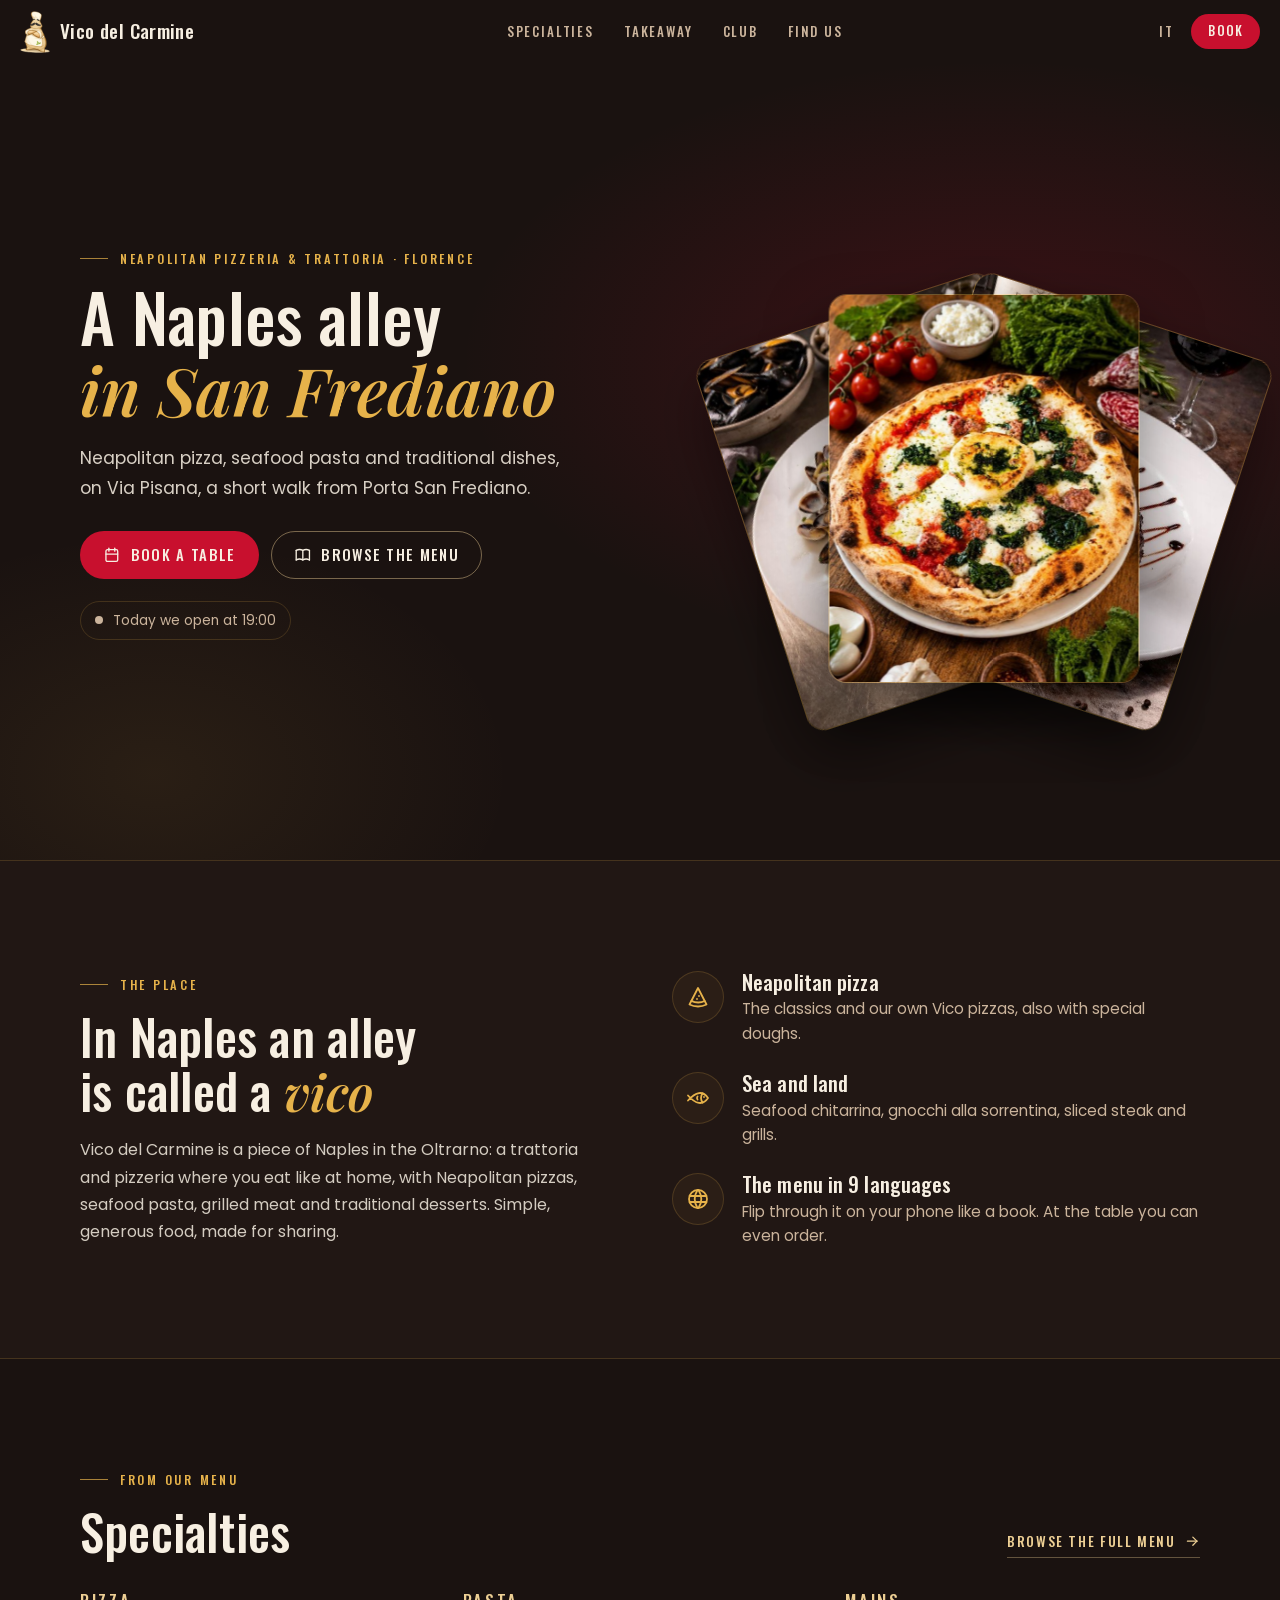
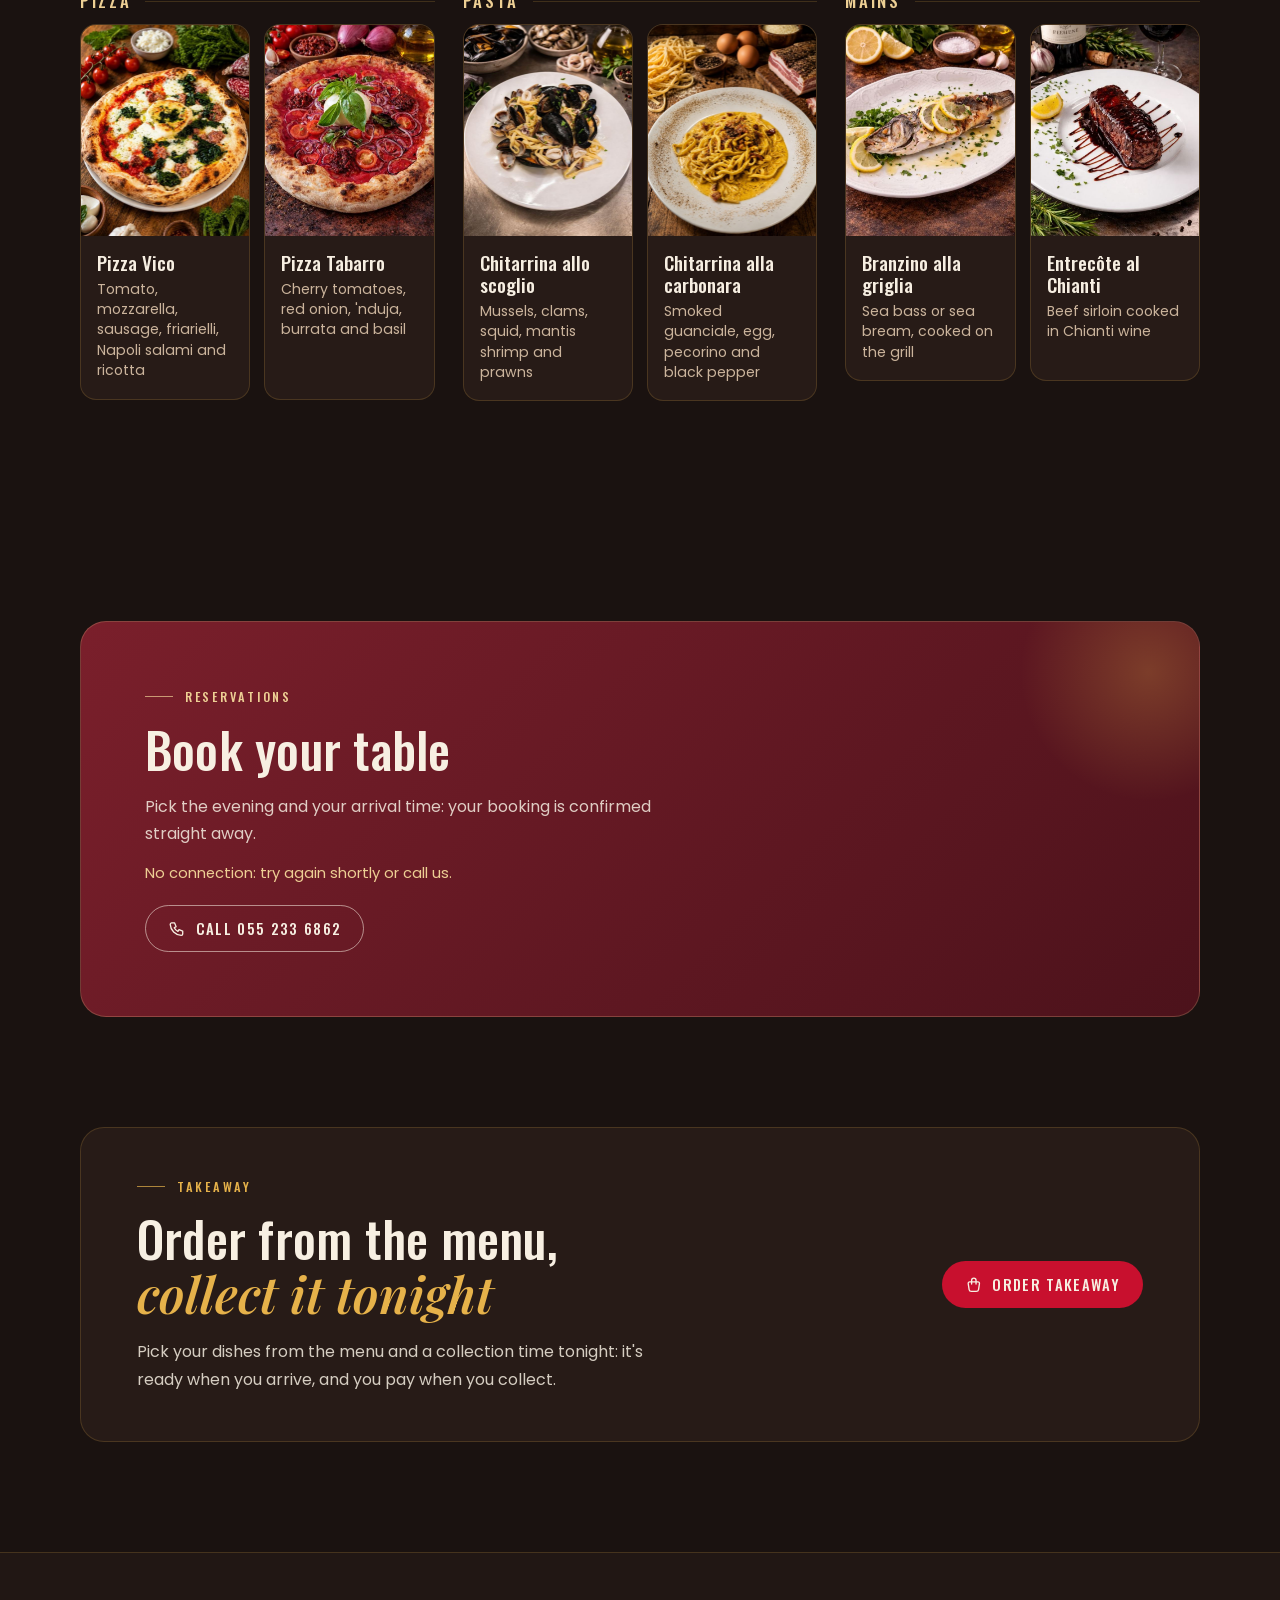
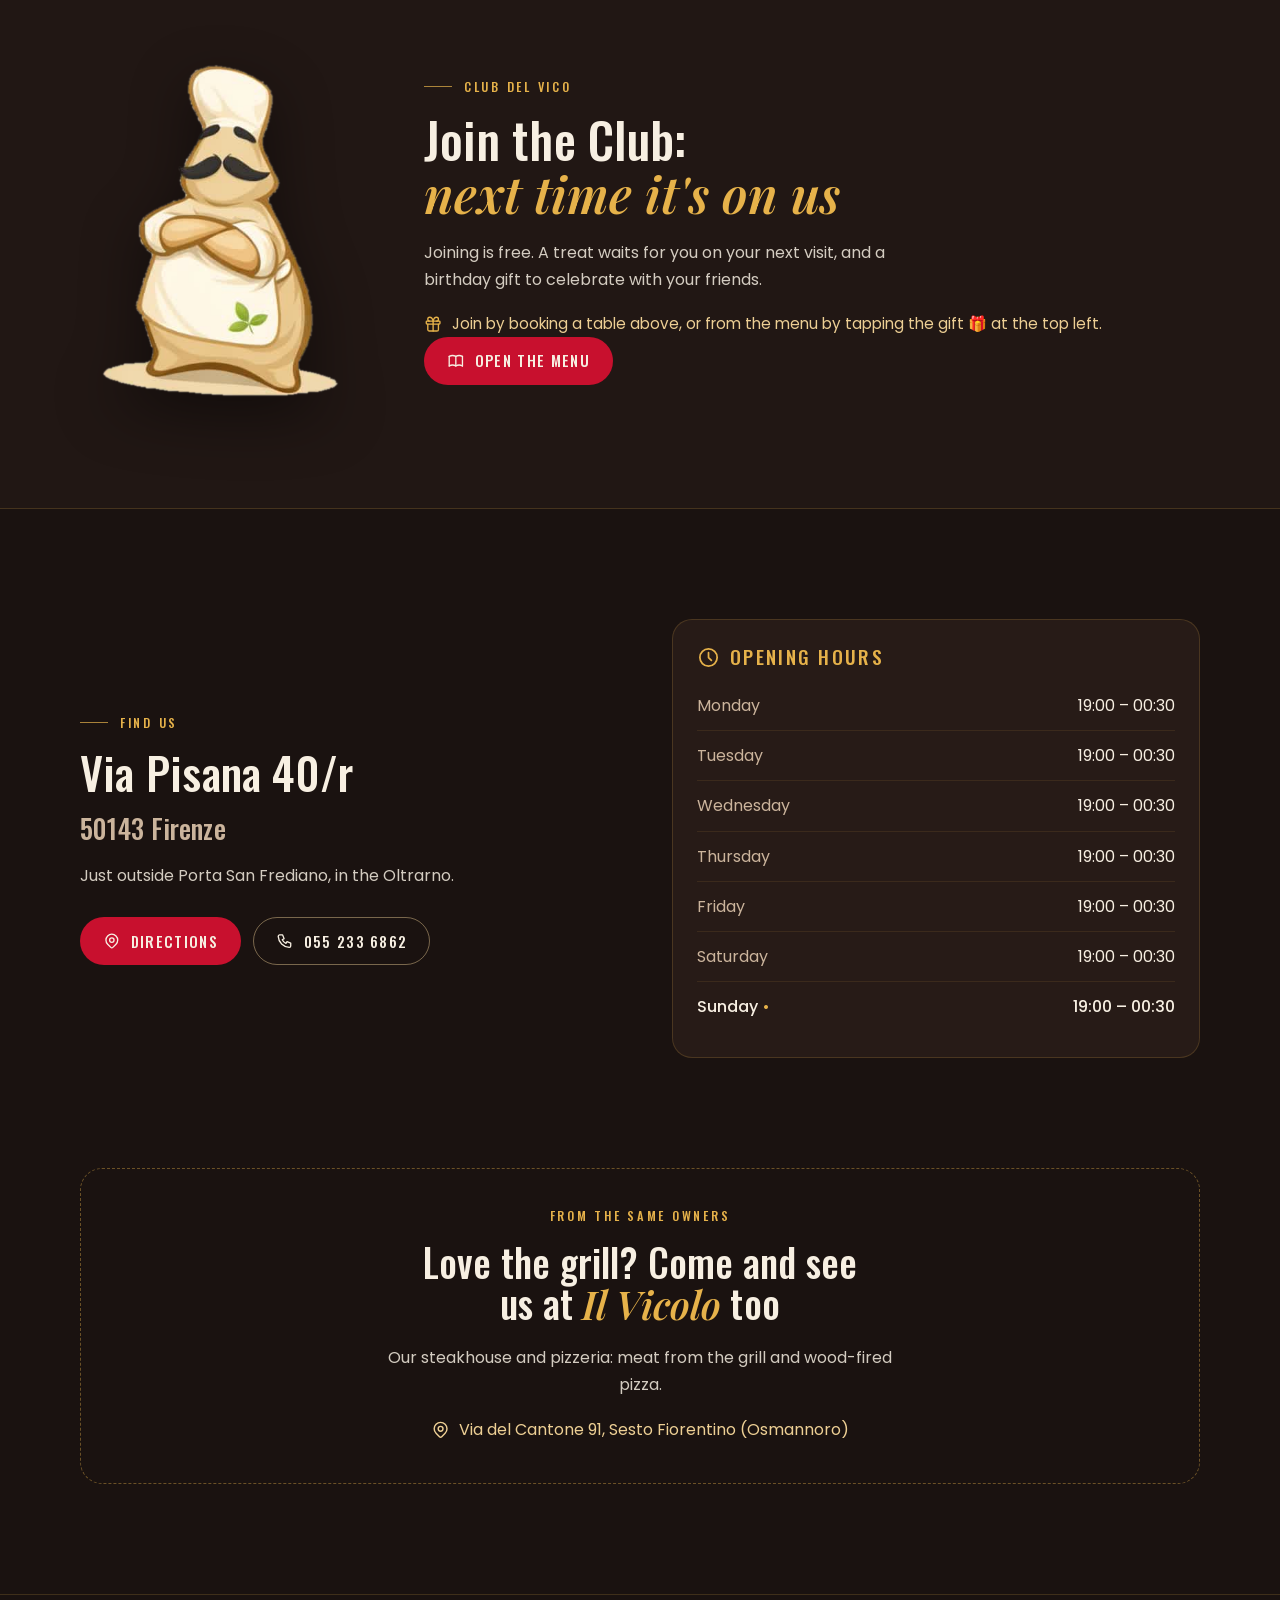
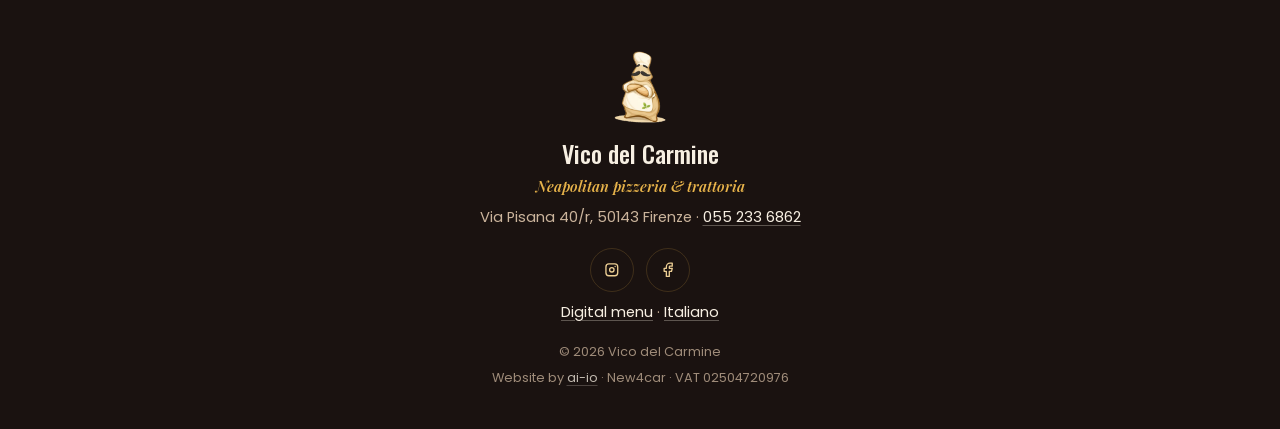
==== en/index.html @ bbb48c40 "Privacy: le prenotazioni si tengono 24 mesi, poi restano solo numeri anonimi Co-Authored-By: Claude " ====
<!doctype html>
<html lang="en">
<head>
  <meta charset="utf-8">
  <meta name="viewport" content="width=device-width, initial-scale=1, viewport-fit=cover">
  <title>Vico del Carmine · Neapolitan pizzeria and trattoria in Florence, San Frediano</title>
  <meta name="description" content="Neapolitan pizza, seafood pasta and traditional dishes at Via Pisana 40/r, a short walk from Porta San Frediano in Florence. Browse the menu in 9 languages and book your table.">
  <link rel="canonical" href="https://vicodelcarmine.it/en/">
  <link rel="alternate" hreflang="it" href="https://vicodelcarmine.it/">
  <link rel="alternate" hreflang="en" href="https://vicodelcarmine.it/en/">
  <link rel="alternate" hreflang="x-default" href="https://vicodelcarmine.it/">
  <meta property="og:type" content="restaurant">
  <meta property="og:site_name" content="Vico del Carmine">
  <meta property="og:title" content="Vico del Carmine · Neapolitan pizzeria and trattoria in Florence, San Frediano">
  <meta property="og:description" content="Neapolitan pizza, seafood pasta and traditional dishes at Via Pisana 40/r, a short walk from Porta San Frediano in Florence. Browse the menu in 9 languages and book your table.">
  <meta property="og:url" content="https://vicodelcarmine.it/en/">
  <meta property="og:image" content="https://vicodelcarmine.it/assets/img/og.jpg">
  <meta property="og:image:width" content="1200">
  <meta property="og:image:height" content="630">
  <meta property="og:locale" content="en_GB">
  <meta name="twitter:card" content="summary_large_image">
  <meta name="theme-color" content="#1a1210">
  <link rel="icon" type="image/png" sizes="32x32" href="../assets/img/favicon-32.png">
  <link rel="icon" type="image/png" sizes="64x64" href="../assets/img/favicon-64.png">
  <link rel="apple-touch-icon" href="../assets/img/apple-touch-icon.png">
  <link rel="preload" href="../assets/fonts/oswald.woff2" as="font" type="font/woff2" crossorigin>
  <link rel="stylesheet" href="../assets/css/font.css?v=f5415777">
  <link rel="stylesheet" href="../assets/css/sito.css?v=4abb39e4">
  <script type="application/ld+json">{"@context": "https://schema.org", "@type": "Restaurant", "name": "Vico del Carmine", "url": "https://vicodelcarmine.it/", "image": "https://vicodelcarmine.it/assets/img/og.jpg", "logo": "https://vicodelcarmine.it/assets/img/mascotte.png", "telephone": "+390552336862", "address": {"@type": "PostalAddress", "streetAddress": "Via Pisana 40/r", "postalCode": "50143", "addressLocality": "Firenze", "addressRegion": "FI", "addressCountry": "IT"}, "servesCuisine": ["Napoletana", "Pizza", "Pesce"], "priceRange": "€€", "hasMenu": "https://vicodelcarmine.github.io/menu/", "acceptsReservations": true, "openingHoursSpecification": [{"@type": "OpeningHoursSpecification", "dayOfWeek": ["Monday", "Tuesday", "Wednesday", "Thursday", "Friday", "Saturday", "Sunday"], "opens": "19:00", "closes": "00:30"}], "sameAs": ["https://www.instagram.com/vico.del.carmine/", "https://www.facebook.com/vicodelcarmineFi/"]}</script>
</head>
<body>

<header class="testa" id="testa">
  <a class="marchio" href="./" aria-label="Vico del Carmine">
    <img src="../assets/img/mascotte-240.png" alt="" width="172" height="240">
    <span>Vico del Carmine</span>
  </a>
  <nav class="nav" aria-label="Vico del Carmine">
    <a href="#specialita">Specialties</a>
    <a href="#asporto">Takeaway</a>
    <a href="#club">Club</a>
    <a href="#dove">Find us</a>
  </nav>
  <div class="testa-dx">
    <a class="lingua" href="../" hreflang="it" lang="it" title="Italiano">IT</a>
    <a class="btn btn-piccolo" href="#prenota">Book</a>
  </div>
</header>

<main>

  <section class="hero">
    <div class="contenitore hero-griglia">
      <div class="hero-testo">
        <p class="occhiello">Neapolitan pizzeria &amp; trattoria · Florence</p>
        <h1>A Naples alley<br><em>in San Frediano</em></h1>
        <p class="lead">Neapolitan pizza, seafood pasta and traditional dishes, on Via Pisana, a short walk from Porta San Frediano.</p>
        <div class="azioni">
          <a class="btn" href="#prenota"><svg class="ico" viewBox="0 0 24 24" fill="none" stroke="currentColor" stroke-width="1.8" stroke-linecap="round" stroke-linejoin="round" aria-hidden="true"><path d="M4 7a2 2 0 0 1 2 -2h12a2 2 0 0 1 2 2v12a2 2 0 0 1 -2 2h-12a2 2 0 0 1 -2 -2v-12z"/><path d="M16 3v4"/><path d="M8 3v4"/><path d="M4 11h16"/></svg>Book a table</a>
          <a class="btn btn-vuoto" href="https://vicodelcarmine.github.io/menu/"><svg class="ico" viewBox="0 0 24 24" fill="none" stroke="currentColor" stroke-width="1.8" stroke-linecap="round" stroke-linejoin="round" aria-hidden="true"><path d="M3 19a9 9 0 0 1 9 0a9 9 0 0 1 9 0"/><path d="M3 6a9 9 0 0 1 9 0a9 9 0 0 1 9 0"/><path d="M3 6l0 13"/><path d="M12 6l0 13"/><path d="M21 6l0 13"/></svg>Browse the menu</a>
        </div>
        <p class="stato" id="stato" hidden><span class="pallino"></span><span id="stato-testo"></span></p>
      </div>
      <div class="ventaglio" aria-hidden="true"><img class="carta c1" src="../assets/img/piatti/chitarra-scoglio.jpg" alt="" width="720" height="900"><img class="carta c2" src="../assets/img/piatti/pizza-vico.jpg" alt="" width="720" height="900"><img class="carta c3" src="../assets/img/piatti/entrecote-chianti.jpg" alt="" width="720" height="900"></div>
    </div>
  </section>

  <section class="sezione locale" id="locale">
    <div class="contenitore due">
      <div>
        <p class="occhiello">The place</p>
        <h2>In Naples an alley<br>is called a <em>vico</em></h2>
        <p class="testo">Vico del Carmine is a piece of Naples in the Oltrarno: a trattoria and pizzeria where you eat like at home, with Neapolitan pizzas, seafood pasta, grilled meat and traditional desserts. Simple, generous food, made for sharing.</p>
      </div>
      <ul class="punti">
        <li><span class="icona"><svg class="ico" viewBox="0 0 24 24" fill="none" stroke="currentColor" stroke-width="1.8" stroke-linecap="round" stroke-linejoin="round" aria-hidden="true"><path d="M12 21.5c-3.04 0 -5.952 -.714 -8.5 -1.983l8.5 -16.517l8.5 16.517a19.09 19.09 0 0 1 -8.5 1.983z"/><path d="M5.38 15.866a14.94 14.94 0 0 0 6.815 1.634a14.944 14.944 0 0 0 6.502 -1.479"/><path d="M13 11.01v-.01"/><path d="M11 14v-.01"/></svg></span><div><h3>Neapolitan pizza</h3><p>The classics and our own Vico pizzas, also with special doughs.</p></div></li>
        <li><span class="icona"><svg class="ico" viewBox="0 0 24 24" fill="none" stroke="currentColor" stroke-width="1.8" stroke-linecap="round" stroke-linejoin="round" aria-hidden="true"><path d="M16.69 7.44a6.973 6.973 0 0 0 -1.69 4.56c0 1.747 .64 3.345 1.699 4.571"/><path d="M2 9.504c7.715 8.647 14.75 10.265 20 2.498c-5.25 -7.761 -12.285 -6.142 -20 2.504"/><path d="M18 11v.01"/><path d="M11.5 10.5c-.667 1 -.667 2 0 3"/></svg></span><div><h3>Sea and land</h3><p>Seafood chitarrina, gnocchi alla sorrentina, sliced steak and grills.</p></div></li>
        <li><span class="icona"><svg class="ico" viewBox="0 0 24 24" fill="none" stroke="currentColor" stroke-width="1.8" stroke-linecap="round" stroke-linejoin="round" aria-hidden="true"><path d="M3 12a9 9 0 1 0 18 0a9 9 0 0 0 -18 0"/><path d="M3.6 9h16.8"/><path d="M3.6 15h16.8"/><path d="M11.5 3a17 17 0 0 0 0 18"/><path d="M12.5 3a17 17 0 0 1 0 18"/></svg></span><div><h3>The menu in 9 languages</h3><p>Flip through it on your phone like a book. At the table you can even order.</p></div></li>
      </ul>
    </div>
  </section>

  <section class="sezione" id="specialita">
    <div class="contenitore intesta">
      <div>
        <p class="occhiello">From our menu</p>
        <h2>Specialties</h2>
      </div>
      <a class="link-freccia" href="https://vicodelcarmine.github.io/menu/">Browse the full menu<svg class="ico" viewBox="0 0 24 24" fill="none" stroke="currentColor" stroke-width="1.8" stroke-linecap="round" stroke-linejoin="round" aria-hidden="true"><path d="M5 12l14 0"/><path d="M13 18l6 -6"/><path d="M13 6l6 6"/></svg></a>
    </div>
    <div class="contenitore gruppi"><div class="gruppo"><h3 class="gruppo-titolo">Pizza</h3><div class="coppia"><article class="piatto"><img src="../assets/img/piatti/pizza-vico.jpg" alt="Pizza Vico" width="720" height="900" loading="lazy"><div><h4>Pizza Vico</h4><p>Tomato, mozzarella, sausage, friarielli, Napoli salami and ricotta</p></div></article><article class="piatto"><img src="../assets/img/piatti/pizza-tabarro.jpg" alt="Pizza Tabarro" width="720" height="900" loading="lazy"><div><h4>Pizza Tabarro</h4><p>Cherry tomatoes, red onion, &#x27;nduja, burrata and basil</p></div></article></div></div><div class="gruppo"><h3 class="gruppo-titolo">Pasta</h3><div class="coppia"><article class="piatto"><img src="../assets/img/piatti/chitarra-scoglio.jpg" alt="Chitarrina allo scoglio" width="720" height="900" loading="lazy"><div><h4>Chitarrina allo scoglio</h4><p>Mussels, clams, squid, mantis shrimp and prawns</p></div></article><article class="piatto"><img src="../assets/img/piatti/carbonara.jpg" alt="Chitarrina alla carbonara" width="720" height="900" loading="lazy"><div><h4>Chitarrina alla carbonara</h4><p>Smoked guanciale, egg, pecorino and black pepper</p></div></article></div></div><div class="gruppo"><h3 class="gruppo-titolo">Mains</h3><div class="coppia"><article class="piatto"><img src="../assets/img/piatti/branzino-griglia.jpg" alt="Branzino alla griglia" width="720" height="900" loading="lazy"><div><h4>Branzino alla griglia</h4><p>Sea bass or sea bream, cooked on the grill</p></div></article><article class="piatto"><img src="../assets/img/piatti/entrecote-chianti.jpg" alt="Entrecôte al Chianti" width="720" height="900" loading="lazy"><div><h4>Entrecôte al Chianti</h4><p>Beef sirloin cooked in Chianti wine</p></div></article></div></div></div>
  </section>

  <section class="sezione prenota" id="prenota">
    <div class="contenitore">
      <div class="riquadro">
        <p class="occhiello">Reservations</p>
        <h2>Book your table</h2>
        <p class="testo">Pick the evening and your arrival time: your booking is confirmed straight away.</p>
        <div id="pren-app"></div>
        <div class="azioni pren-chiama">
          <a class="btn btn-chiaro" href="tel:+390552336862"><svg class="ico" viewBox="0 0 24 24" fill="none" stroke="currentColor" stroke-width="1.8" stroke-linecap="round" stroke-linejoin="round" aria-hidden="true"><path d="M5 4h4l2 5l-2.5 1.5a11 11 0 0 0 5 5l1.5 -2.5l5 2v4a2 2 0 0 1 -2 2a16 16 0 0 1 -15 -15a2 2 0 0 1 2 -2"/></svg>Call 055 233 6862</a>
          
        </div>
      </div>
    </div>
  </section>

  <section class="sezione asporto" id="asporto"><div class="contenitore"><div class="asporto-riquadro"><div><p class="occhiello">Takeaway</p><h2>Order from the menu,<br><em>collect it tonight</em></h2><p class="testo">Pick your dishes from the menu and a collection time tonight: it&#x27;s ready when you arrive, and you pay when you collect.</p></div><a class="btn" href="https://vicodelcarmine.github.io/menu/?asporto=1"><svg class="ico" viewBox="0 0 24 24" fill="none" stroke="currentColor" stroke-width="1.8" stroke-linecap="round" stroke-linejoin="round" aria-hidden="true"><path d="M6.331 8h11.339a2 2 0 0 1 1.977 2.304l-1.255 8.152a3 3 0 0 1 -2.966 2.544h-6.852a3 3 0 0 1 -2.965 -2.544l-1.255 -8.152a2 2 0 0 1 1.977 -2.304z"/><path d="M9 11v-5a3 3 0 0 1 6 0v5"/></svg>Order takeaway</a></div></div></section>

  <section class="sezione club" id="club">
    <div class="contenitore club-griglia">
      <img class="club-mascotte" src="../assets/img/mascotte.png" alt="" width="348" height="486" loading="lazy">
      <div>
        <p class="occhiello">Club del Vico</p>
        <h2>Join the Club:<br><em>next time it's on us</em></h2>
        <p class="testo">Joining is free. A treat waits for you on your next visit, and a birthday gift to celebrate with your friends.</p>
        <p class="come"><svg class="ico" viewBox="0 0 24 24" fill="none" stroke="currentColor" stroke-width="1.8" stroke-linecap="round" stroke-linejoin="round" aria-hidden="true"><path d="M3 9a1 1 0 0 1 1 -1h16a1 1 0 0 1 1 1v2a1 1 0 0 1 -1 1h-16a1 1 0 0 1 -1 -1z"/><path d="M12 8l0 13"/><path d="M19 12v7a2 2 0 0 1 -2 2h-10a2 2 0 0 1 -2 -2v-7"/><path d="M7.5 8a2.5 2.5 0 0 1 0 -5a4.8 8 0 0 1 4.5 5a4.8 8 0 0 1 4.5 -5a2.5 2.5 0 0 1 0 5"/></svg><span>Join by booking a table above, or from the menu by tapping the gift 🎁 at the top left.</span></p>
        <a class="btn" href="https://vicodelcarmine.github.io/menu/"><svg class="ico" viewBox="0 0 24 24" fill="none" stroke="currentColor" stroke-width="1.8" stroke-linecap="round" stroke-linejoin="round" aria-hidden="true"><path d="M3 19a9 9 0 0 1 9 0a9 9 0 0 1 9 0"/><path d="M3 6a9 9 0 0 1 9 0a9 9 0 0 1 9 0"/><path d="M3 6l0 13"/><path d="M12 6l0 13"/><path d="M21 6l0 13"/></svg>Open the menu</a>
      </div>
    </div>
  </section>

  <section class="sezione dove" id="dove">
    <div class="contenitore due">
      <div>
        <p class="occhiello">Find us</p>
        <h2>Via Pisana 40/r<br><span class="citta">50143 Firenze</span></h2>
        <p class="testo">Just outside Porta San Frediano, in the Oltrarno.</p>
        <div class="azioni">
          <a class="btn" href="https://www.google.com/maps/dir/?api=1&amp;destination=Vico+del+Carmine,+Via+Pisana+40r,+50143+Firenze" target="_blank" rel="noopener"><svg class="ico" viewBox="0 0 24 24" fill="none" stroke="currentColor" stroke-width="1.8" stroke-linecap="round" stroke-linejoin="round" aria-hidden="true"><path d="M9 11a3 3 0 1 0 6 0a3 3 0 0 0 -6 0"/><path d="M17.657 16.657l-4.243 4.243a2 2 0 0 1 -2.827 0l-4.244 -4.243a8 8 0 1 1 11.314 0z"/></svg>Directions</a>
          <a class="btn btn-vuoto" href="tel:+390552336862"><svg class="ico" viewBox="0 0 24 24" fill="none" stroke="currentColor" stroke-width="1.8" stroke-linecap="round" stroke-linejoin="round" aria-hidden="true"><path d="M5 4h4l2 5l-2.5 1.5a11 11 0 0 0 5 5l1.5 -2.5l5 2v4a2 2 0 0 1 -2 2a16 16 0 0 1 -15 -15a2 2 0 0 1 2 -2"/></svg>055 233 6862</a>
        </div>
      </div>
      <div class="orari">
        <h3><svg class="ico" viewBox="0 0 24 24" fill="none" stroke="currentColor" stroke-width="1.8" stroke-linecap="round" stroke-linejoin="round" aria-hidden="true"><path d="M3 12a9 9 0 1 0 18 0a9 9 0 0 0 -18 0"/><path d="M12 7v5l3 3"/></svg>Opening hours</h3>
        <table><tr data-g="1"><th scope="row">Monday</th><td>19:00 – 00:30</td></tr><tr data-g="2"><th scope="row">Tuesday</th><td>19:00 – 00:30</td></tr><tr data-g="3"><th scope="row">Wednesday</th><td>19:00 – 00:30</td></tr><tr data-g="4"><th scope="row">Thursday</th><td>19:00 – 00:30</td></tr><tr data-g="5"><th scope="row">Friday</th><td>19:00 – 00:30</td></tr><tr data-g="6"><th scope="row">Saturday</th><td>19:00 – 00:30</td></tr><tr data-g="0"><th scope="row">Sunday</th><td>19:00 – 00:30</td></tr></table>
      </div>
    </div>
  </section>

  <section class="sezione vicolo"><div class="contenitore"><div class="vicolo-riquadro"><p class="occhiello">From the same owners</p><h2>Love the grill? Come and see us at <em>Il Vicolo</em> too</h2><p class="testo">Our steakhouse and pizzeria: meat from the grill and wood-fired pizza.</p><p class="vicolo-dove"><a href="https://www.google.com/maps/dir/?api=1&amp;destination=Via+del+Cantone+91,+50019+Sesto+Fiorentino+FI" target="_blank" rel="noopener"><svg class="ico" viewBox="0 0 24 24" fill="none" stroke="currentColor" stroke-width="1.8" stroke-linecap="round" stroke-linejoin="round" aria-hidden="true"><path d="M9 11a3 3 0 1 0 6 0a3 3 0 0 0 -6 0"/><path d="M17.657 16.657l-4.243 4.243a2 2 0 0 1 -2.827 0l-4.244 -4.243a8 8 0 1 1 11.314 0z"/></svg>Via del Cantone 91, Sesto Fiorentino (Osmannoro)</a></p></div></div></section>

</main>

<footer class="piede">
  <div class="contenitore">
    <img src="../assets/img/mascotte-240.png" alt="" width="58" height="81" loading="lazy">
    <p class="piede-nome">Vico del Carmine</p>
    <p class="piede-motto">Neapolitan pizzeria &amp; trattoria</p>
    <p>Via Pisana 40/r, 50143 Firenze · <a href="tel:+390552336862">055 233 6862</a></p>
    <p class="social"><a href="https://www.instagram.com/vico.del.carmine/" target="_blank" rel="noopener" aria-label="Instagram"><svg class="ico" viewBox="0 0 24 24" fill="none" stroke="currentColor" stroke-width="1.8" stroke-linecap="round" stroke-linejoin="round" aria-hidden="true"><path d="M4 8a4 4 0 0 1 4 -4h8a4 4 0 0 1 4 4v8a4 4 0 0 1 -4 4h-8a4 4 0 0 1 -4 -4z"/><path d="M9 12a3 3 0 1 0 6 0a3 3 0 0 0 -6 0"/><path d="M16.5 7.5v.01"/></svg></a><a href="https://www.facebook.com/vicodelcarmineFi/" target="_blank" rel="noopener" aria-label="Facebook"><svg class="ico" viewBox="0 0 24 24" fill="none" stroke="currentColor" stroke-width="1.8" stroke-linecap="round" stroke-linejoin="round" aria-hidden="true"><path d="M7 10v4h3v7h4v-7h3l1 -4h-4v-2a1 1 0 0 1 1 -1h3v-4h-3a5 5 0 0 0 -5 5v2h-3"/></svg></a></p>
    <p><a href="https://vicodelcarmine.github.io/menu/">Digital menu</a> · <a href="../" hreflang="it" lang="it">Italiano</a></p>
    <p class="piccolo">© 2026 Vico del Carmine</p>
    <p class="piccolo credito">Website by <a href="https://ai-io.it" target="_blank" rel="noopener">ai-io</a> · New4car · VAT 02504720976</p>
  </div>
</footer>

<nav class="barra" aria-label="Vico del Carmine">
  <a href="https://vicodelcarmine.github.io/menu/"><svg class="ico" viewBox="0 0 24 24" fill="none" stroke="currentColor" stroke-width="1.8" stroke-linecap="round" stroke-linejoin="round" aria-hidden="true"><path d="M3 19a9 9 0 0 1 9 0a9 9 0 0 1 9 0"/><path d="M3 6a9 9 0 0 1 9 0a9 9 0 0 1 9 0"/><path d="M3 6l0 13"/><path d="M12 6l0 13"/><path d="M21 6l0 13"/></svg><span>Menu</span></a>
  <a href="https://www.google.com/maps/dir/?api=1&amp;destination=Vico+del+Carmine,+Via+Pisana+40r,+50143+Firenze" target="_blank" rel="noopener"><svg class="ico" viewBox="0 0 24 24" fill="none" stroke="currentColor" stroke-width="1.8" stroke-linecap="round" stroke-linejoin="round" aria-hidden="true"><path d="M9 11a3 3 0 1 0 6 0a3 3 0 0 0 -6 0"/><path d="M17.657 16.657l-4.243 4.243a2 2 0 0 1 -2.827 0l-4.244 -4.243a8 8 0 1 1 11.314 0z"/></svg><span>Directions</span></a>
  <a class="primo" href="#prenota"><svg class="ico" viewBox="0 0 24 24" fill="none" stroke="currentColor" stroke-width="1.8" stroke-linecap="round" stroke-linejoin="round" aria-hidden="true"><path d="M4 7a2 2 0 0 1 2 -2h12a2 2 0 0 1 2 2v12a2 2 0 0 1 -2 2h-12a2 2 0 0 1 -2 -2v-12z"/><path d="M16 3v4"/><path d="M8 3v4"/><path d="M4 11h16"/></svg><span>Book</span></a>
</nav>

<script>window.SITO = {"orari": {"1": [["19:00", "00:30"]], "2": [["19:00", "00:30"]], "3": [["19:00", "00:30"]], "4": [["19:00", "00:30"]], "5": [["19:00", "00:30"]], "6": [["19:00", "00:30"]], "0": [["19:00", "00:30"]]}, "giorni": ["Sunday", "Monday", "Tuesday", "Wednesday", "Thursday", "Friday", "Saturday"], "testi": {"stato_aperto": "Open now · until {ora}", "stato_apre_oggi": "Today we open at {ora}", "stato_apre": "We reopen {giorno} at {ora}", "stato_chiuso": "Closed today", "domani": "tomorrow"}, "lingua": "en", "nome": "Vico del Carmine", "indirizzo": "Via Pisana 40/r, Firenze", "telefono": "+390552336862", "telefonoVisto": "055 233 6862", "prenota": {"url": "https://agbvmhpktilpaoabjkre.supabase.co", "chiave": "sb_publishable_2O5l8ZbQqGnwDXwxZnsZ2Q_0Mt1V8T7", "tessera": "https://vicodelcarmine.github.io/menu/?club="}, "pren": {"sera": "The evening", "turno": "Your arrival time", "persone": "How many people", "dati": "Your details", "oggi": "today", "domani": "tomorrow", "mesi": ["Jan", "Feb", "Mar", "Apr", "May", "Jun", "Jul", "Aug", "Sep", "Oct", "Nov", "Dec"], "liberi": "available", "ultimi": "last seats", "pieno": "full", "chiuso": "closed", "solo_telefono": "call us", "una_persona": "person", "piu_persone": "people", "gruppo": "More than {n} of you? Call us on {tel}.", "nome": "First and last name", "telefono": "Phone", "email": "Email", "nascita": "Date of birth", "nascita_perche": "for your birthday gift", "nota": "Note (optional)", "nota_esempio": "Allergies, high chair, a special occasion…", "privacy": "I have read the privacy notice", "privacy_titolo": "Privacy notice", "privacy_testo": "<p><b>Who collects the data:<\/b> Vico del Carmine restaurant, Via Pisana 40/r, Florence, Italy (data controller). For any request: vicodelcarmine1@gmail.com.<\/p><p><b>To book:<\/b> your name and phone, to manage the booking and send you the confirmation on WhatsApp. If you reply to the message, on WhatsApp you also get your gift, the Club invitation and, the day after, a request to rate your evening. Write STOP and we won't write to you anymore.<\/p><p><b>Statistics:<\/b> we count visits to the site anonymously, without cookies. When you book or join the Club we also record where you came from (for example Google, Instagram or one of our messages), only to understand which channels work.<\/p><p><b>If you join the Vico Club (optional):<\/b> also your date of birth and email (optional), for your card with the welcome gift and the birthday gift. Only if you tick the offers box, also to send you Club offers, at most one every 15 days. We never share your data and never use it for anything else.<\/p><p><b>Where:<\/b> in a protected database (Supabase), used only by the restaurant; WhatsApp messages go through WhatsApp (Meta).<\/p><p><b>How long:<\/b> bookings for 24 months, to recognise you when you come back and for the restaurant's internal statistics (for example how often you return and where bookings come from); after that they remain only as numbers, without name or phone. Club data as long as you stay in the Club: you can leave at any time from your card and your data is deleted immediately.<\/p><p><b>Your rights:<\/b> you can see, correct or delete your data and withdraw your consent to offers at any time; you can also contact the Italian Data Protection Authority (Garante).<\/p>", "tel_aiuto": "Only for your booking", "tel_aiuto_wa": "We'll send the confirmation on WhatsApp", "privacy_breve": "We use your name and phone only for the booking.", "benv_wa": "🎁 There's a gift for you: we've sent you a WhatsApp message, reply HELLO to unlock it!", "benv_schermo": "🥂 Welcome! The prosecco is on us, for {n}: show this confirmation to the waiter.", "conf_wa": "📲 We've sent you the confirmation on WhatsApp.", "club_tit": "🎁 Want a gift for next time too?", "club_sotto": "Join the Vico Club: a gift on your next visit and one for your birthday. We already have your name and phone: we only need your date of birth.", "email_fac": "Email (optional)", "club_entra": "Join the Club", "club_ok": "✅ You're in the Club! Your welcome gift is in your card, in the Vico menu.", "club_gia": "This number is already in the Club: your card is in the Vico menu.", "club_e_privacy": "Please tick the privacy notice box to join the Club.", "promo": "Send me the Club offers (email and notifications)", "club": "Booking makes you a member of the Vico Club, with a welcome gift and a birthday gift.", "socio": "Booking as {nome}.", "non_sei_tu": "Not you?", "conferma": "Confirm booking", "invio": "One moment…", "fatto": "Booking confirmed", "fatto_quando": "See you {giorno} at {ora} · {persone}", "codice": "Booking code", "benvenuto": "🎁 You're in the Vico Club: your welcome gift is waiting in your card.", "calendario": "Add to calendar", "tessera": "Open your card", "altra": "Book another evening", "mie": "Your bookings", "annulla": "Cancel", "annulla_chiedi": "Cancel your booking for {giorno} at {ora}?", "annullata": "Booking cancelled. We hope to see you soon!", "chiama": "Prefer to call?", "spente": "Online booking is closed right now: call us on {tel}.", "nessuna": "No more seats online in the coming days: call us on {tel}.", "e_rete": "No connection: try again shortly or call us.", "e_server": "Something went wrong: try again or call us.", "e_nome": "Please enter your first and last name.", "e_telefono": "Please enter a valid phone number.", "e_email": "Please enter a valid email.", "e_nascita": "Please enter your date of birth.", "e_privacy": "Please tick the privacy notice box to book.", "e_scegli": "Choose the evening and your arrival time.", "e_pieno": "That time has just filled up: please choose another one.", "e_tardi": "It's too late to book this time online: please call us.", "e_sera": "That evening can't be booked: please choose another.", "e_gruppo": "For larger groups please call us.", "e_troppe": "Too many bookings: please call us.", "e_doppia": "You already have a booking for this evening.", "e_tante": "You already have 3 upcoming bookings: please call us.", "e_gia": "This email or number is already in the Club with different details: type them as when you joined, or call us.", "e_chiuse": "Online booking is closed: please call us."}};</script>
<script src="../assets/js/sito.js?v=22ada459" defer></script>
<script src="../assets/js/prenota.js?v=6a27b30b" defer></script>
</body>
</html>
---- assets/css/font.css ----
/* Caratteri scaricati da Google Fonts (licenza OFL) e ospitati qui: nessuna chiamata a Google dal sito. */
@font-face{font-family:'Oswald';font-style:normal;font-weight:500 600;font-display:swap;src:url(../fonts/oswald.woff2) format('woff2');unicode-range:U+0000-00FF, U+0131, U+0152-0153, U+02BB-02BC, U+02C6, U+02DA, U+02DC, U+0304, U+0308, U+0329, U+2000-206F, U+20AC, U+2122, U+2191, U+2193, U+2212, U+2215, U+FEFF, U+FFFD;}
@font-face{font-family:'Playfair Display';font-style:italic;font-weight:600;font-display:swap;src:url(../fonts/playfair-display-600-italic.woff2) format('woff2');unicode-range:U+0000-00FF, U+0131, U+0152-0153, U+02BB-02BC, U+02C6, U+02DA, U+02DC, U+0304, U+0308, U+0329, U+2000-206F, U+20AC, U+2122, U+2191, U+2193, U+2212, U+2215, U+FEFF, U+FFFD;}
@font-face{font-family:'Poppins';font-style:normal;font-weight:400;font-display:swap;src:url(../fonts/poppins-400.woff2) format('woff2');unicode-range:U+0000-00FF, U+0131, U+0152-0153, U+02BB-02BC, U+02C6, U+02DA, U+02DC, U+0304, U+0308, U+0329, U+2000-206F, U+20AC, U+2122, U+2191, U+2193, U+2212, U+2215, U+FEFF, U+FFFD;}
@font-face{font-family:'Poppins';font-style:normal;font-weight:500;font-display:swap;src:url(../fonts/poppins-500.woff2) format('woff2');unicode-range:U+0000-00FF, U+0131, U+0152-0153, U+02BB-02BC, U+02C6, U+02DA, U+02DC, U+0304, U+0308, U+0329, U+2000-206F, U+20AC, U+2122, U+2191, U+2193, U+2212, U+2215, U+FEFF, U+FFFD;}
---- assets/css/sito.css ----
/* ==========================================================================
   Vico del Carmine — sito
   Colori e caratteri presi dal menu digitale, così sito e menu sembrano una cosa sola.
   Per un altro locale si cambiano soprattutto le variabili qui sotto.
   ========================================================================== */
:root{
  --bg:        #1a1210;   /* espresso scuro */
  --bg-2:      #211714;   /* sezioni alternate */
  --carta:     #271b17;   /* schede */
  --carminio:  #c8102e;
  --brace:     #d13b2f;
  --vino:      #7a1f2b;
  --oro:       #e6b24a;
  --oro-tenue: #edcf94;
  --basilico:  #86b64a;
  --crema:     #f7efe2;
  --tenue:     #cbb49c;
  --linea:     rgba(230,178,74,.18);
  --ombra:     0 28px 60px rgba(0,0,0,.5);

  --f-titoli: "Oswald", "Arial Narrow", sans-serif;
  --f-corsivo: "Playfair Display", Georgia, serif;
  --f-testo:  "Poppins", system-ui, sans-serif;

  --larghezza: 1120px;
  --margine: 20px;
  --testa: 64px;
}

*,*::before,*::after{ box-sizing:border-box; }
html{ scroll-behavior:smooth; scroll-padding-top:calc(var(--testa) + 12px); -webkit-text-size-adjust:100%; }
body{
  margin:0; background:var(--bg); color:var(--crema);
  font-family:var(--f-testo); font-size:1rem; line-height:1.7;
  -webkit-font-smoothing:antialiased;
}
img{ max-width:100%; height:auto; display:block; }
a{ color:inherit; }
:focus-visible{ outline:2px solid var(--oro); outline-offset:3px; border-radius:6px; }
h1,h2,h3{ font-family:var(--f-titoli); font-weight:500; line-height:1.08; margin:0; letter-spacing:.005em; }
h1 em,h2 em{ font-family:var(--f-corsivo); font-style:italic; font-weight:600; color:var(--oro); letter-spacing:0; }
h2{ font-size:clamp(2rem, 5.2vw, 3.1rem); }
p{ margin:0; }
.ico{ width:1.2em; height:1.2em; flex:none; }

.contenitore{ width:100%; max-width:calc(var(--larghezza) + 2*var(--margine)); margin:0 auto; padding:0 var(--margine); }
.due{ display:grid; gap:40px; }
@media (min-width:880px){ .due{ grid-template-columns:1fr 1fr; gap:64px; align-items:center; } }

.occhiello{
  font-family:var(--f-titoli); text-transform:uppercase; letter-spacing:.22em;
  font-size:.78rem; color:var(--oro); margin-bottom:14px;
  display:flex; align-items:center; gap:12px;
}
.occhiello::before{ content:""; width:28px; height:1px; background:var(--oro); opacity:.7; }
.testo{ color:rgba(247,239,226,.84); margin-top:18px; max-width:52ch; }

/* ---------- bottoni ---------- */
.azioni{ display:flex; flex-wrap:wrap; gap:12px; margin-top:28px; }
.btn{
  display:inline-flex; align-items:center; gap:10px;
  padding:14px 22px; border-radius:999px; border:1px solid transparent;
  background:var(--carminio); color:var(--crema); text-decoration:none;
  font-family:var(--f-titoli); text-transform:uppercase; letter-spacing:.09em; font-size:.92rem; line-height:1;
  transition:background .2s, border-color .2s, color .2s, transform .2s;
}
.btn:hover{ background:var(--brace); transform:translateY(-1px); }
.btn-vuoto{ background:transparent; border-color:rgba(237,207,148,.45); }
.btn-vuoto:hover{ background:rgba(237,207,148,.08); border-color:var(--oro-tenue); }
.btn-chiaro{ background:var(--crema); color:#3a0d14; }
.btn-chiaro:hover{ background:#fff; }
.btn-vuoto-chiaro{ background:transparent; border-color:rgba(247,239,226,.55); }
.btn-vuoto-chiaro:hover{ background:rgba(247,239,226,.1); }
.btn-piccolo{ padding:10px 16px; font-size:.8rem; }

/* ---------- testata ---------- */
.testa{
  position:fixed; inset:0 0 auto; z-index:50; height:var(--testa);
  display:flex; align-items:center; justify-content:space-between; gap:16px;
  padding:0 var(--margine); padding-top:env(safe-area-inset-top);
  transition:background .3s, border-color .3s, backdrop-filter .3s;
  border-bottom:1px solid transparent;
}
.testa.piena{ background:rgba(26,18,16,.9); border-color:var(--linea); -webkit-backdrop-filter:blur(10px); backdrop-filter:blur(10px); }
.marchio{ display:flex; align-items:center; gap:10px; text-decoration:none; }
.marchio img{ height:42px; width:auto; }
.marchio span{ font-family:var(--f-titoli); font-size:1.2rem; letter-spacing:.02em; white-space:nowrap; }
.nav{ display:none; gap:30px; }
.nav a{ text-decoration:none; font-family:var(--f-titoli); text-transform:uppercase; letter-spacing:.14em; font-size:.82rem; color:var(--tenue); transition:color .2s; }
.nav a:hover{ color:var(--crema); }
.testa-dx{ display:flex; align-items:center; gap:14px; }
.lingua{ font-family:var(--f-titoli); letter-spacing:.12em; font-size:.82rem; color:var(--tenue); text-decoration:none; padding:8px 4px; }
.lingua:hover{ color:var(--crema); }
@media (min-width:880px){ .nav{ display:flex; } }
@media (max-width:879px){ .testa-dx .btn-piccolo{ display:none; } }

/* ---------- apertura ---------- */
.hero{
  position:relative; overflow:hidden;
  padding:calc(var(--testa) + 8px) 0 52px;
  background:
    radial-gradient(60% 50% at 78% 42%, rgba(200,16,46,.20), transparent 70%),
    radial-gradient(40% 40% at 12% 90%, rgba(230,178,74,.08), transparent 70%);
}
.hero-griglia{ display:grid; gap:20px; }
.hero h1{ font-size:clamp(2.7rem, 9vw, 5rem); line-height:1.02; }
.hero h1 em{ display:inline-block; margin-top:.08em; }
.lead{ font-size:1.08rem; color:rgba(247,239,226,.86); margin-top:20px; max-width:44ch; }
.stato{
  display:inline-flex; align-items:center; gap:10px; margin-top:22px;
  padding:7px 14px; border-radius:999px; border:1px solid var(--linea);
  font-size:.86rem; color:var(--tenue);
}
.pallino{ width:8px; height:8px; border-radius:50%; background:var(--tenue); }
.stato.aperto{ color:var(--crema); }
.stato.aperto .pallino{ background:var(--basilico); box-shadow:0 0 0 0 rgba(134,182,74,.6); animation:battito 2s infinite; }
@keyframes battito{ 70%{ box-shadow:0 0 0 9px rgba(134,182,74,0); } 100%{ box-shadow:0 0 0 0 rgba(134,182,74,0); } }

/* sul telefono il ventaglio sta in cima: la prima cosa che si vede è il cibo */
.ventaglio{ position:relative; height:clamp(250px, 70vw, 330px); order:-1; margin:-8px 0 6px; }
.carta{
  position:absolute; left:50%; bottom:4%;
  width:min(46%, 300px); aspect-ratio:4/5; object-fit:cover;
  border-radius:18px; border:1px solid rgba(230,178,74,.35); box-shadow:var(--ombra);
  transform-origin:50% 120%; transform:translateX(-50%) rotate(var(--r));
  animation:distribuisci .9s cubic-bezier(.2,.8,.2,1) both; animation-delay:var(--ritardo);
  transition:transform .5s cubic-bezier(.2,.8,.2,1);
}
.c1{ --r:-15deg; --ritardo:.15s; }
.c2{ --r:0deg;   --ritardo:.3s; z-index:2; }
.c3{ --r:15deg;  --ritardo:.45s; }
@keyframes distribuisci{ from{ opacity:0; transform:translateX(-50%) translateY(60px) rotate(0deg); } }
@media (hover:hover){
  .ventaglio:hover .c1{ --r:-21deg; }
  .ventaglio:hover .c3{ --r:21deg; }
}
@media (min-width:880px){
  .hero{ min-height:min(860px, 100svh); display:flex; align-items:center; padding:calc(var(--testa) + 36px) 0 72px; }
  .hero-griglia{ grid-template-columns:1.2fr .8fr; align-items:center; gap:40px; }
  .hero h1{ font-size:clamp(3.4rem, 5.2vw, 4.5rem); }
  .c1{ --r:-18deg; } .c3{ --r:18deg; }
  .ventaglio{ height:520px; margin:0; order:0; }
  .carta{ width:min(72%, 320px); }
}

/* ---------- sezioni ---------- */
.sezione{ padding:76px 0; }
@media (min-width:880px){ .sezione{ padding:110px 0; } }
.locale{ background:var(--bg-2); border-block:1px solid var(--linea); }
.punti{ list-style:none; margin:0; padding:0; display:grid; gap:26px; }
.punti li{ display:grid; grid-template-columns:52px 1fr; gap:18px; align-items:start; }
.icona{
  width:52px; height:52px; border-radius:50%; display:grid; place-items:center;
  border:1px solid var(--linea); color:var(--oro); background:rgba(230,178,74,.05);
}
.icona .ico{ width:24px; height:24px; }
.punti h3{ font-size:1.3rem; margin-bottom:4px; }
.punti p{ color:var(--tenue); font-size:.95rem; line-height:1.6; }

/* ---------- specialità ---------- */
.intesta{ display:flex; flex-wrap:wrap; align-items:flex-end; justify-content:space-between; gap:16px 28px; margin-bottom:34px; }
.link-freccia{
  display:inline-flex; align-items:center; gap:8px; color:var(--oro-tenue); text-decoration:none;
  font-family:var(--f-titoli); text-transform:uppercase; letter-spacing:.12em; font-size:.85rem;
  border-bottom:1px solid rgba(237,207,148,.35); padding-bottom:4px;
}
.link-freccia .ico{ transition:transform .2s; }
.link-freccia:hover .ico{ transform:translateX(4px); }
/* tre gruppi (pizze, primi, secondi) da due piatti: tutto a colpo d'occhio, niente da scorrere di lato */
.gruppi{ display:grid; gap:34px; }
.gruppo-titolo{
  display:flex; align-items:center; gap:14px; margin-bottom:14px;
  font-size:1.05rem; text-transform:uppercase; letter-spacing:.16em; color:var(--oro-tenue);
}
.gruppo-titolo::after{ content:""; flex:1; height:1px; background:var(--linea); }
.coppia{ display:grid; grid-template-columns:1fr 1fr; gap:12px; max-width:640px; }
.piatto{
  background:var(--carta); border:1px solid var(--linea);
  border-radius:16px; overflow:hidden; display:flex; flex-direction:column;
}
.piatto img{ width:100%; aspect-ratio:4/5; object-fit:cover; }
.piatto div{ padding:12px 12px 14px; }
.piatto h4{ font-family:var(--f-titoli); font-weight:500; font-size:1.05rem; line-height:1.15; margin:0; }
.piatto p{ color:var(--tenue); font-size:.8rem; line-height:1.45; margin-top:5px; }
@media (min-width:600px){
  .piatto div{ padding:16px 16px 18px; }
  .piatto h4{ font-size:1.2rem; }
  .piatto p{ font-size:.88rem; }
}
@media (min-width:1000px){
  /* su computer i tre gruppi stanno uno accanto all'altro: sei piatti in una riga */
  .gruppi{ grid-template-columns:repeat(3, 1fr); gap:28px; }
  .coppia{ gap:14px; }
  .piatto{ transition:transform .3s, border-color .3s; }
  .piatto:hover{ transform:translateY(-4px); border-color:rgba(230,178,74,.4); }
}

/* ---------- prenota ---------- */
.prenota .riquadro{
  position:relative; overflow:hidden; border-radius:26px; padding:44px 26px;
  background:linear-gradient(135deg, var(--vino) 0%, #4c121b 100%);
  border:1px solid rgba(237,207,148,.22);
}
.prenota .riquadro::after{
  content:""; position:absolute; right:-80px; top:-80px; width:260px; height:260px; border-radius:50%;
  background:radial-gradient(circle, rgba(230,178,74,.25), transparent 70%); pointer-events:none;
}
.prenota .occhiello{ color:var(--oro-tenue); }
.prenota .occhiello::before{ background:var(--oro-tenue); }
@media (min-width:880px){ .prenota .riquadro{ padding:64px 64px; } }

/* ---------- club ---------- */
.club{ background:var(--bg-2); border-block:1px solid var(--linea); }
.club-griglia{ display:grid; gap:28px; align-items:center; }
.club-mascotte{ width:150px; height:auto; filter:drop-shadow(0 20px 30px rgba(0,0,0,.45)); }
.come{ display:flex; gap:10px; align-items:center; color:var(--oro-tenue); margin-top:18px; font-size:.95rem; }
.come .ico{ color:var(--oro); }
@media (min-width:880px){
  .club-griglia{ grid-template-columns:280px 1fr; gap:64px; }
  .club-mascotte{ width:240px; justify-self:center; }
}

/* ---------- dove ---------- */
.dove h2{ font-size:clamp(2rem, 5vw, 2.8rem); }
.dove .citta{ font-size:.6em; color:var(--tenue); }
.orari{ background:var(--carta); border:1px solid var(--linea); border-radius:20px; padding:26px 24px; }
.orari h3{ display:flex; align-items:center; gap:10px; font-size:1.2rem; text-transform:uppercase; letter-spacing:.12em; color:var(--oro); margin-bottom:12px; }
.orari table{ width:100%; border-collapse:collapse; }
.orari th,.orari td{ padding:11px 0; border-bottom:1px solid rgba(230,178,74,.1); font-weight:400; text-align:left; }
.orari td{ text-align:right; font-variant-numeric:tabular-nums; }
.orari th{ text-transform:capitalize; color:var(--tenue); }
.orari tr:last-child th,.orari tr:last-child td{ border-bottom:0; }
.orari tr.chiuso td{ color:var(--tenue); }
.orari tr.oggi th,.orari tr.oggi td{ color:var(--crema); font-weight:500; }
.orari tr.oggi th::after{ content:" •"; color:var(--oro); }

/* ---------- vicolo ---------- */
.vicolo{ padding-top:0; }
.vicolo-riquadro{ border:1px dashed rgba(230,178,74,.4); border-radius:22px; padding:36px 26px; text-align:center; }
.vicolo-riquadro .occhiello{ justify-content:center; }
.vicolo-riquadro .occhiello::before{ display:none; }
.vicolo-riquadro h2{ font-size:clamp(1.7rem, 4.4vw, 2.4rem); max-width:22ch; margin:0 auto; }
.vicolo-riquadro .testo{ margin-left:auto; margin-right:auto; }
.vicolo-dove{ display:inline-flex; gap:8px; align-items:center; margin-top:18px; color:var(--oro-tenue); }
.vicolo-dove a{ display:inline-flex; gap:8px; align-items:center; text-decoration:none; }

/* ---------- piede ---------- */
.piede{ text-align:center; padding:56px 0 40px; border-top:1px solid var(--linea); color:var(--tenue); font-size:.92rem; }
.piede img{ margin:0 auto 10px; height:72px; width:auto; }
.piede p{ margin-top:6px; }
.piede a{ color:var(--crema); text-decoration-color:rgba(247,239,226,.3); text-underline-offset:3px; }
.piede-nome{ font-family:var(--f-titoli); font-size:1.5rem; color:var(--crema); }
.piede-motto{ font-family:var(--f-corsivo); font-style:italic; color:var(--oro); margin-top:0 !important; }
.social{ display:flex; justify-content:center; gap:12px; margin:18px 0 8px !important; }
.social a{ width:44px; height:44px; border-radius:50%; display:grid; place-items:center; border:1px solid var(--linea); color:var(--oro-tenue); transition:background .2s; }
.social a:hover{ background:rgba(230,178,74,.1); }
.piccolo{ font-size:.8rem; opacity:.75; margin-top:16px !important; }

/* ---------- barra in basso (solo telefono) ---------- */
.barra{
  position:fixed; inset:auto 0 0; z-index:60; display:grid; grid-template-columns:1fr 1fr 1.25fr;
  background:rgba(26,18,16,.96); border-top:1px solid var(--linea);
  -webkit-backdrop-filter:blur(10px); backdrop-filter:blur(10px);
  padding-bottom:env(safe-area-inset-bottom);
}
.barra a{
  display:flex; flex-direction:column; align-items:center; justify-content:center; gap:3px;
  padding:9px 4px 8px; text-decoration:none; color:var(--tenue);
  font-family:var(--f-titoli); text-transform:uppercase; letter-spacing:.1em; font-size:.68rem;
}
.barra .ico{ width:22px; height:22px; }
.barra a.primo{ background:var(--carminio); color:var(--crema); }
@media (max-width:879px){ body{ padding-bottom:calc(62px + env(safe-area-inset-bottom)); } }
@media (min-width:880px){ .barra{ display:none; } }

@media (prefers-reduced-motion:reduce){
  html{ scroll-behavior:auto; }
  .carta,.stato.aperto .pallino{ animation:none; }
  .btn,.carta,.piatto{ transition:none; }
}
.credito{ margin-top:4px !important; }

/* ---------- modulo di prenotazione (dentro il riquadro rosso) ---------- */
.pren, .pren-fatto, .pren-mie, .pren-nota { max-width: 640px; }
.pren-passo {
  font-family: var(--f-titoli); text-transform: uppercase; letter-spacing: .16em; font-size: .78rem;
  color: var(--oro-tenue); margin: 24px 0 10px;
}
.pren-giorni {
  display: flex; gap: 8px; overflow-x: auto; scroll-snap-type: x proximity;
  padding: 2px 2px 10px; margin: 0 -2px; scrollbar-width: none;
}
.pren-giorni::-webkit-scrollbar { display: none; }
.pren-giorno, .pren-turno {
  font: inherit; color: var(--crema); cursor: pointer;
  border: 1px solid rgba(247,239,226,.25); background: rgba(0,0,0,.18);
  display: flex; flex-direction: column; align-items: center; transition: background .2s, color .2s;
}
.pren-giorno { flex: 0 0 auto; width: 66px; padding: 8px 0 9px; border-radius: 14px; gap: 1px; scroll-snap-align: start; }
.pren-giorno span { font-size: .72rem; opacity: .8; }
.pren-giorno b { font-family: var(--f-titoli); font-size: 1.45rem; font-weight: 500; line-height: 1.1; }
.pren-turni { display: grid; grid-template-columns: repeat(4, 1fr); gap: 8px; max-width: 480px; }
.pren-turno { padding: 9px 4px 7px; border-radius: 12px; }
.pren-turno.a-capo { grid-column-start: 1; }
.pren-turno b { font-family: var(--f-titoli); font-size: 1.2rem; font-weight: 500; line-height: 1.15; }
.pren-turno span { font-size: .7rem; opacity: .85; }
.pren-giorno.on, .pren-turno.on { background: var(--crema); color: #3a0d14; border-color: var(--crema); }
.pren-giorno:disabled, .pren-turno:disabled { opacity: .35; cursor: default; }
.pren-quante {
  display: inline-flex; align-items: center; border-radius: 999px; overflow: hidden;
  border: 1px solid rgba(247,239,226,.3); background: rgba(0,0,0,.18);
}
.pren-quante button { width: 52px; height: 48px; border: 0; background: none; color: var(--crema); font-size: 1.5rem; cursor: pointer; }
.pren-quante button:disabled { opacity: .3; cursor: default; }
.pren-quante output { min-width: 110px; text-align: center; font-weight: 500; }
.pren-campi { display: grid; gap: 12px; }
.pren-campi .pren-campo { margin: 0; }
@media (min-width: 700px) { .pren-campi { grid-template-columns: 1fr 1fr; } }
.pren-campo { display: block; margin-top: 14px; }
.pren-campo span { display: block; font-size: .82rem; color: rgba(247,239,226,.88); margin-bottom: 5px; }
.pren-campo small { opacity: .75; font-size: inherit; }
.pren input[type=text], .pren input[type=tel], .pren input[type=email], .pren input[type=date], .pren textarea {
  width: 100%; min-height: 48px; padding: 11px 14px; border-radius: 12px; font: inherit; font-size: 16px;
  border: 1px solid rgba(247,239,226,.3); background: rgba(0,0,0,.22); color: var(--crema);
  -webkit-appearance: none; appearance: none;
}
.pren input[type=date] { color-scheme: dark; }
.pren textarea { min-height: 72px; resize: vertical; }
.pren input:focus, .pren textarea:focus { outline: none; border-color: var(--oro); }
.pren ::placeholder { color: rgba(247,239,226,.45); }
.pren-spunta { display: flex; gap: 10px; align-items: flex-start; margin-top: 16px; font-size: .92rem; cursor: pointer; }
.pren-spunta input { width: 20px; height: 20px; margin: 2px 0 0; accent-color: var(--oro); flex: none; }
.pren-privacy { margin: 6px 0 0 30px; font-size: .82rem; color: rgba(247,239,226,.82); }
.pren-privacy summary { cursor: pointer; color: var(--oro-tenue); text-decoration: underline; text-underline-offset: 3px; }
.pren-privacy p { margin-top: 8px; }
.pren-club, .pren-nota { margin-top: 14px; font-size: .92rem; color: var(--oro-tenue); }
/* il modulo corto: l'informativa sotto il telefono, senza spunta */
.pren-campi + .pren-privacy { margin: 10px 0 0; }
/* nella conferma: il prosecco di benvenuto e il Club facoltativo */
.pren-benvenuto { max-width: 520px; margin: 16px auto 0; padding: 14px 18px; border-radius: 16px; background: rgba(230,178,74,.16);
  border: 1px solid rgba(230,178,74,.6); color: var(--crema); font-weight: 500; }
.pren-club-box { max-width: 520px; margin: 26px auto 0; padding: 20px 20px 22px; border-radius: 20px; background: rgba(0,0,0,.2);
  border: 1px dashed rgba(230,178,74,.6); }
.pren-club-box h4 { font-family: var(--f-titoli); font-weight: 600; font-size: 1.25rem; letter-spacing: .02em; color: var(--oro-tenue); }
.pren-club-box > p { margin-top: 6px; font-size: .92rem; }
.pren-club-box .btn { margin-top: 16px; width: 100%; justify-content: center; }
.pren-nota a, .pren-errore a { color: inherit; }
.pren-socio { font-size: 1rem; }
.pren-link {
  background: none; border: 0; padding: 0; font: inherit; cursor: pointer;
  color: var(--oro-tenue); text-decoration: underline; text-underline-offset: 3px;
}
.pren-errore {
  margin-top: 16px; padding: 10px 12px; border-radius: 12px; font-size: .92rem;
  background: rgba(0,0,0,.3); border: 1px solid rgba(255,180,170,.5); color: #ffd9d3;
}
.pren-invia { margin-top: 22px; width: 100%; justify-content: center; min-height: 54px; font-size: 1rem; }
.pren-invia:disabled { opacity: .6; cursor: default; transform: none; }
.pren-fatto { text-align: center; margin: 26px auto 0; outline: none; }
.pren-ok {
  width: 64px; height: 64px; border-radius: 50%; margin: 0 auto 12px; display: grid; place-items: center;
  background: var(--basilico); color: #142008; font-size: 2rem; font-weight: 700;
}
.pren-fatto h3 { font-size: 1.7rem; }
.pren-fatto p { margin-top: 8px; }
.pren-codice b { font-family: var(--f-titoli); letter-spacing: .14em; font-size: 1.15rem; font-weight: 500; }
.pren-fatto .azioni { justify-content: center; }
.pren-fatto .pren-link { margin-top: 18px; }
.pren-mie { margin-top: 22px; padding: 14px 16px; border-radius: 16px; background: rgba(0,0,0,.22); border: 1px solid rgba(247,239,226,.2); }
.pren-mie h3 { font-size: 1rem; text-transform: uppercase; letter-spacing: .14em; color: var(--oro-tenue); }
.pren-mie ul { list-style: none; margin: 8px 0 0; padding: 0; }
.pren-mie li {
  display: flex; justify-content: space-between; gap: 12px; align-items: center;
  padding: 9px 0; border-top: 1px solid rgba(247,239,226,.12); font-size: .92rem;
}
.pren-mie li:first-child { border-top: 0; }
.pren-mie small { opacity: .7; letter-spacing: .08em; }
.pren-demo {
  display: inline-block; margin-top: 14px; padding: 4px 10px; border-radius: 999px;
  background: var(--oro); color: #2a1a08; font-size: .75rem; font-weight: 600;
}
/* con il modulo in pagina il tasto per chiamare passa in secondo piano */
#pren-app:not(:empty) + .pren-chiama { margin-top: 18px; }
#pren-app:not(:empty) + .pren-chiama .btn-chiaro { background: transparent; color: var(--crema); border-color: rgba(247,239,226,.55); }
.pren-mie .pren-club { margin: 0 0 4px; }

/* ---------- asporto ---------- */
.asporto{ padding-top:0; }
.asporto-riquadro{
  display:grid; gap:22px; align-items:center; padding:34px 26px; border-radius:24px;
  background:var(--carta); border:1px solid var(--linea);
}
.asporto-riquadro .btn{ justify-self:start; }
@media (min-width:880px){
  .asporto-riquadro{ grid-template-columns:1fr auto; padding:48px 56px; }
}

/* ---------- pagina del regalo (regalo/?c=CODICE, assets/js/regalo.js) ---------- */
.reg-testa{ padding:14px var(--margine); border-bottom:1px solid var(--linea); }
.reg-testa .marchio{ max-width:var(--larghezza); margin:0 auto; }
.regalo{ padding:44px 0 36px;
  background:radial-gradient(ellipse at 50% -10%, rgba(230,178,74,.18), transparent 60%); }
.reg-app{ max-width:640px; margin:0 auto; }
.reg-app h1{ font-size:clamp(2.2rem, 8vw, 3.4rem); }
.reg-app .testo{ max-width:none; }
.reg-piccolo{ font-size:.9rem; color:var(--tenue); }
.reg-chips{ list-style:none; display:flex; flex-wrap:wrap; gap:8px; padding:0; margin:22px 0 0; }
.reg-chips li{ display:flex; gap:6px; align-items:center; padding:6px 12px; border-radius:999px; font-size:.84rem;
  background:rgba(230,178,74,.1); border:1px solid rgba(230,178,74,.35); }
.reg-scheda{ margin-top:28px; padding:24px 22px; border-radius:22px; background:var(--carta); border:1px solid var(--linea); }
.reg-scheda.pren{ max-width:none; }
.reg-sotto{ font-size:1.5rem; color:var(--oro-tenue); }
.reg-scheda .reg-piccolo{ margin-top:6px; }
.reg-socio{ font-size:1.1rem; }
.reg-grande{ margin-top:20px; width:100%; justify-content:center; min-height:56px; font-size:1.05rem; }
.reg-grande:disabled{ opacity:.6; cursor:default; transform:none; }
.reg-centro{ text-align:center; }
.reg-centro .azioni{ justify-content:center; }
.reg-emoji{ font-size:3rem; line-height:1; }
.reg-emoji.grande{ font-size:clamp(4.5rem, 22vw, 6.5rem); margin:8px 0 10px; }

/* l'attesa: il pacco che trema e il conto alla rovescia */
.reg-attesa{ text-align:center; padding:40px 0 30px; }
.reg-pacco{ font-size:6rem; line-height:1; display:inline-block; animation:reg-trema .45s ease-in-out infinite; }
.reg-conta{ font-family:var(--f-titoli); font-size:4rem; line-height:1; margin-top:18px; color:var(--oro); }
.reg-conta.batti{ animation:reg-batti .5s ease-out; }
@keyframes reg-trema{ 0%,100%{ transform:rotate(0) } 25%{ transform:rotate(-9deg) scale(1.04) } 75%{ transform:rotate(9deg) scale(1.04) } }
@keyframes reg-batti{ from{ transform:scale(1.8); opacity:0 } to{ transform:scale(1); opacity:1 } }

/* il premio */
.reg-premio{ position:relative; text-align:center; padding:28px 22px 30px; border-radius:26px;
  background:linear-gradient(160deg, var(--vino), #3d0f17); border:1px solid rgba(237,207,148,.4); box-shadow:var(--ombra); }
.reg-premio .occhiello{ justify-content:center; color:var(--oro-tenue); }
.reg-premio .occhiello::before{ display:none; }
.reg-premio h1{ font-size:clamp(2rem, 7vw, 2.8rem); }
.reg-premio .testo{ margin:12px auto 0; }
.reg-premio .azioni{ justify-content:center; }
.reg-valido{ margin-top:16px; font-size:.92rem; color:var(--oro-tenue); }
.reg-premio.festa .reg-emoji{ animation:reg-esce .7s cubic-bezier(.2,1.6,.4,1) both; }
@keyframes reg-esce{ from{ transform:scale(.2) rotate(-25deg); opacity:0 } to{ transform:none; opacity:1 } }
.reg-coriandoli{ position:absolute; inset:0; overflow:hidden; pointer-events:none; border-radius:inherit; }
.reg-coriandoli span{ position:absolute; top:-10%; left:calc(6% + var(--i) * 12%); font-size:1.5rem;
  animation:reg-cade 2.2s ease-in calc(var(--i) * .12s) both; }
@keyframes reg-cade{ from{ transform:translateY(0) rotate(0); opacity:1 } to{ transform:translateY(520px) rotate(320deg); opacity:0 } }

.pagina-regalo .prenota{ padding-top:20px; }
.reg-piede{ text-align:center; padding:30px var(--margine) 40px; border-top:1px solid var(--linea); color:var(--tenue); font-size:.85rem; }
.reg-piede a{ color:var(--oro-tenue); }
@media (prefers-reduced-motion: reduce){
  .reg-pacco, .reg-conta.batti, .reg-premio.festa .reg-emoji, .reg-coriandoli span{ animation:none; }
  .reg-coriandoli{ display:none; }
}

.reg-scheda .pren-campi{ margin-top:16px; }
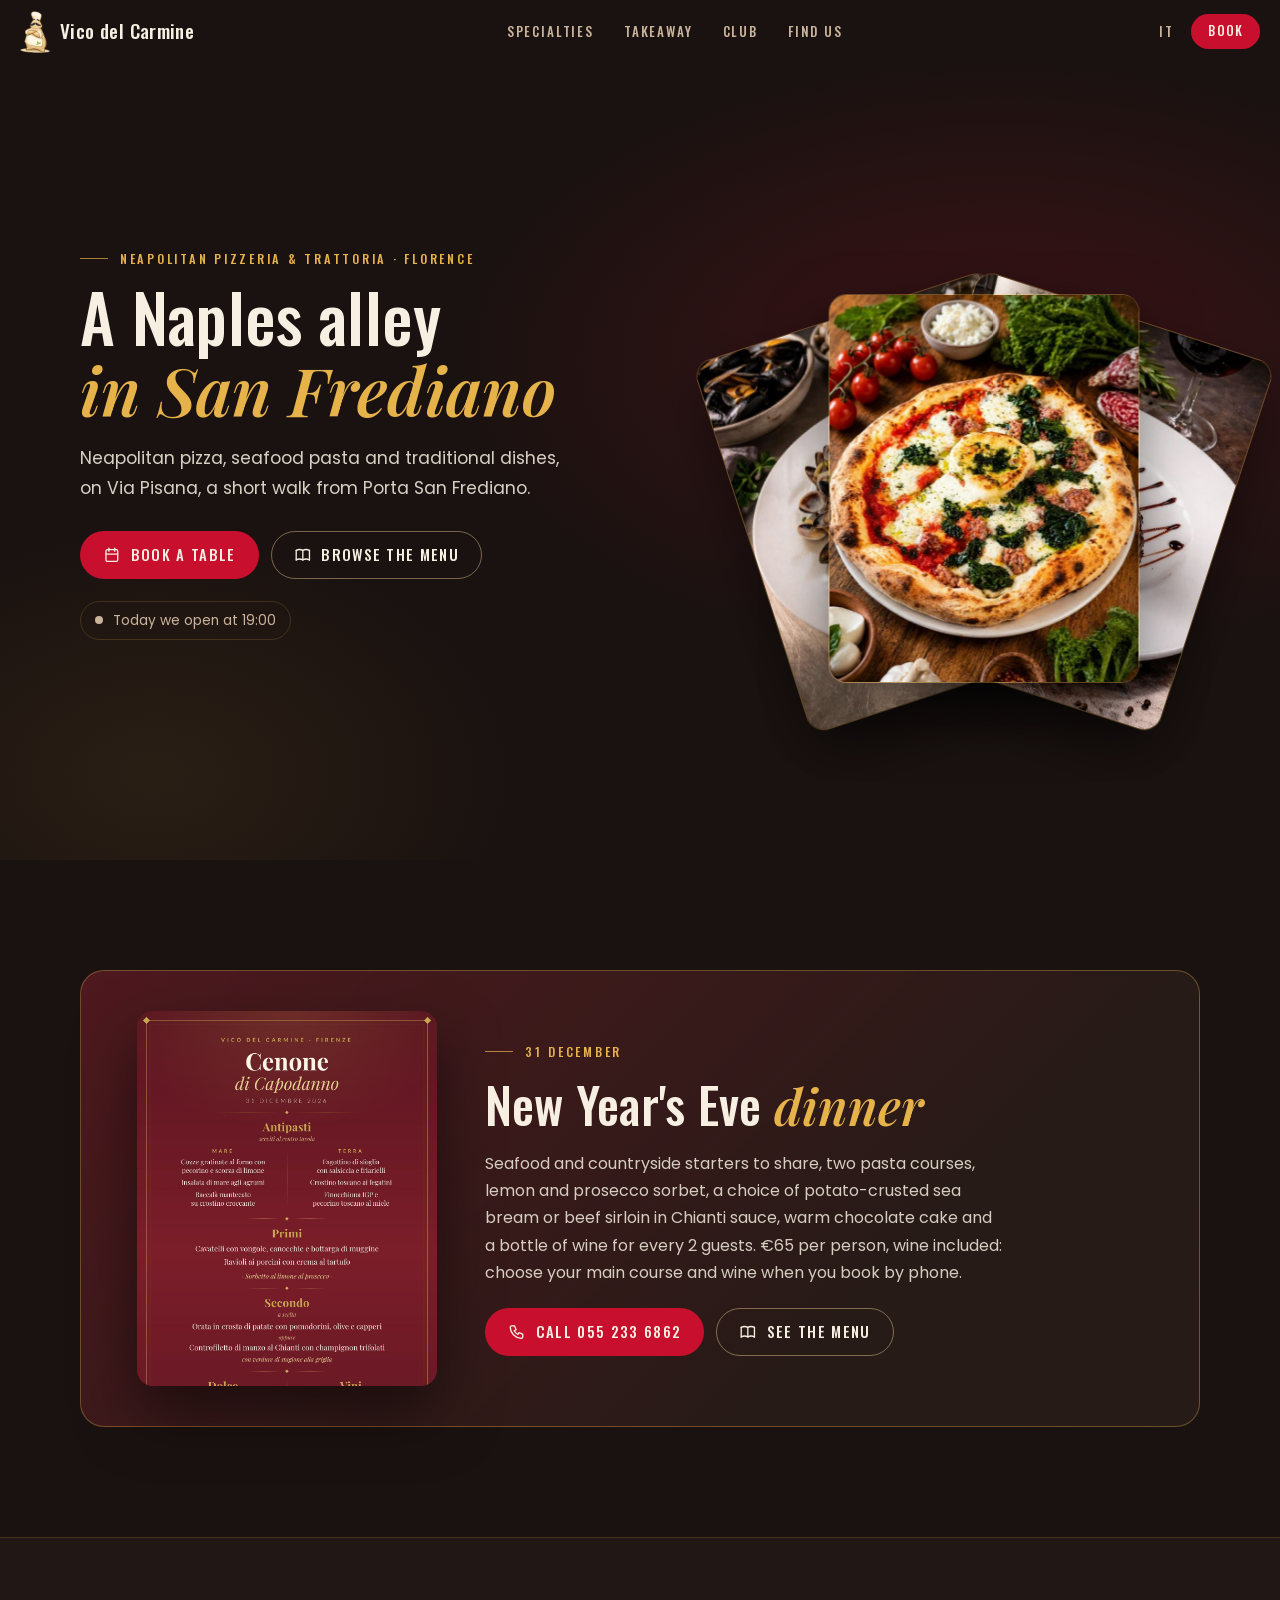
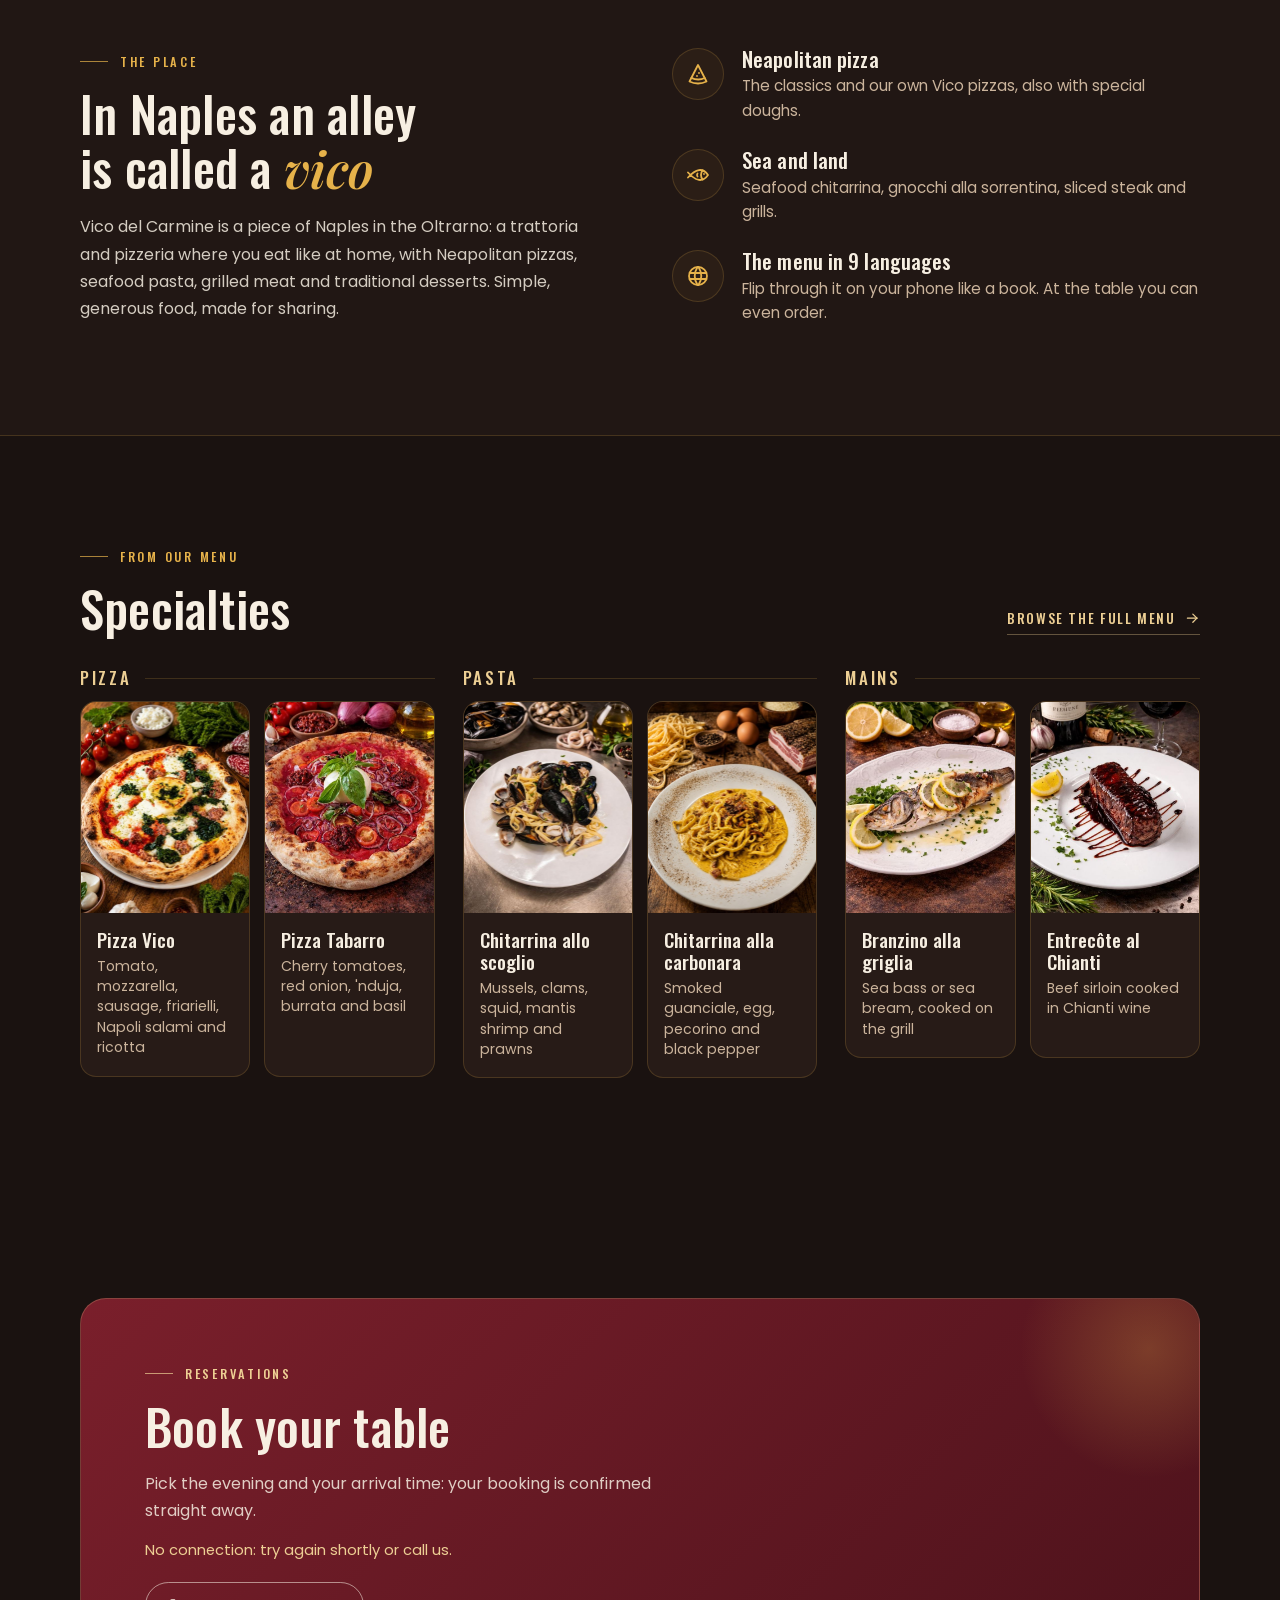
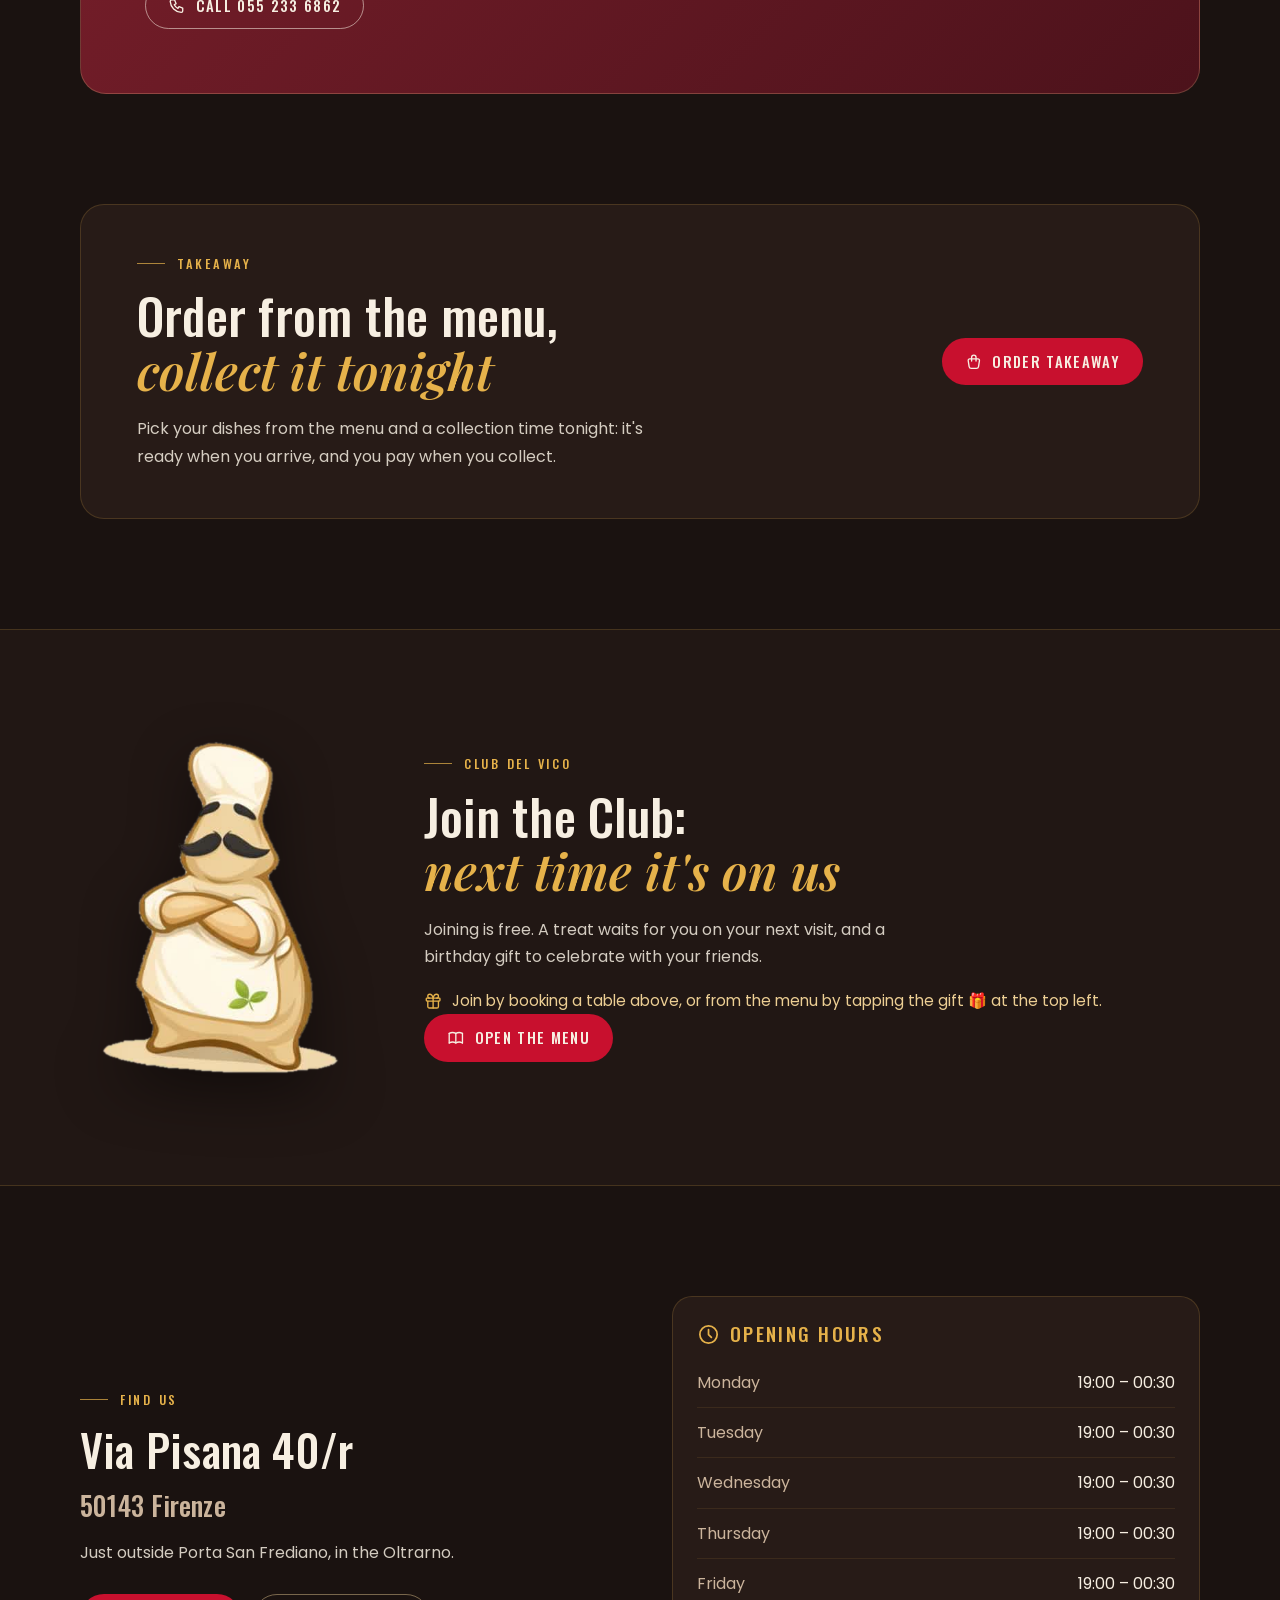
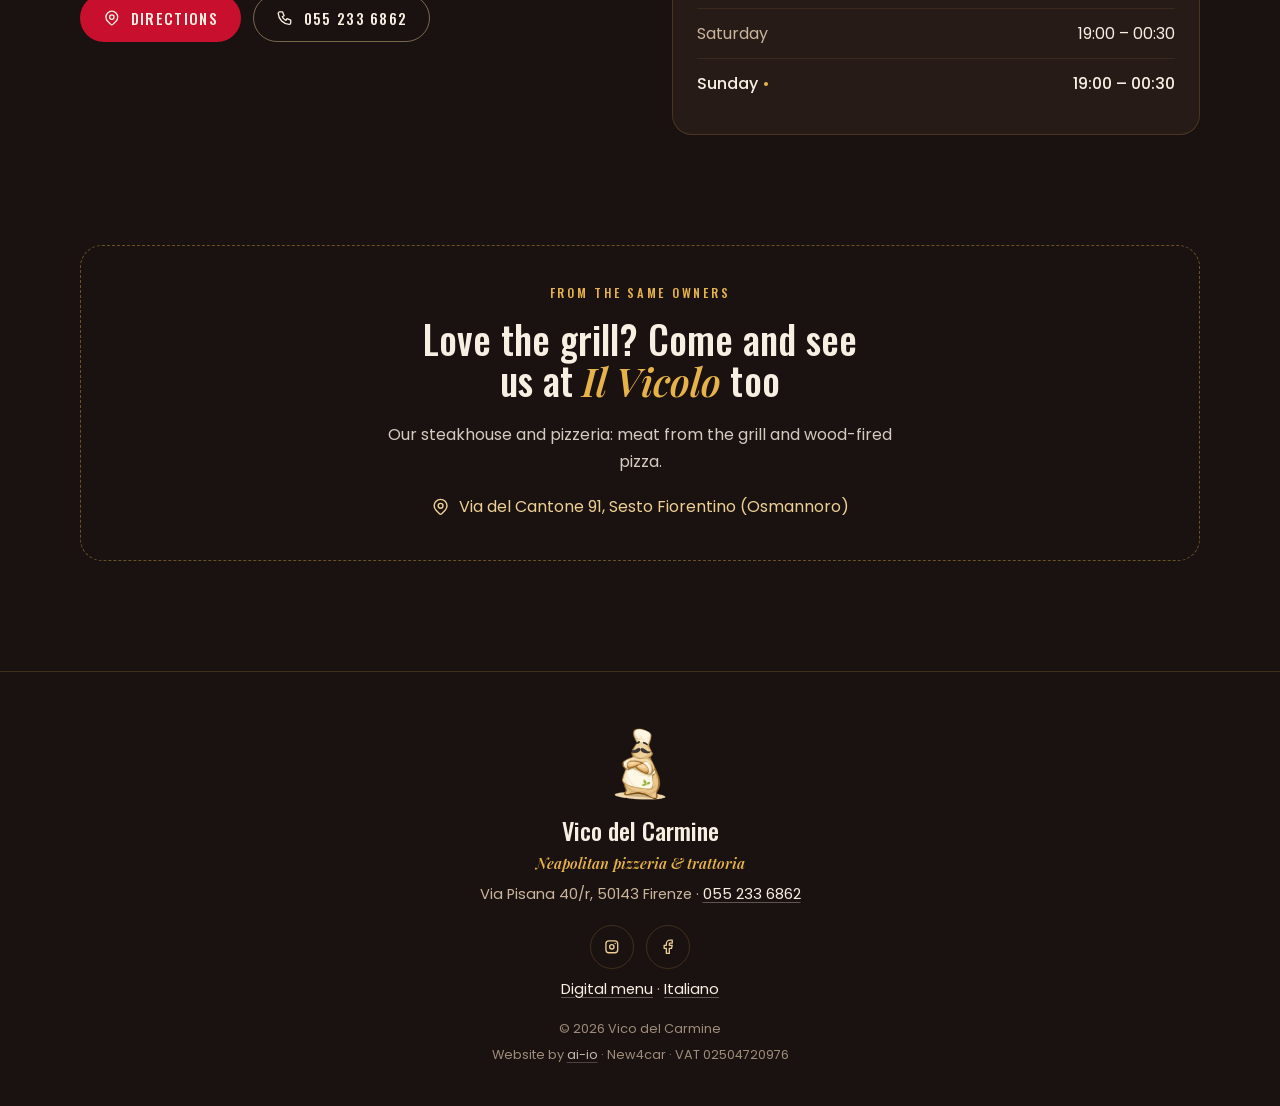
==== commit 49466602: "Sito: riquadro del cenone di Capodanno in home (sparisce dopo il 31/12) Locandina, testo, Chiama e V" ====
--- a/en/index.html
+++ b/en/index.html
@@ -25,8 +25,8 @@
   <link rel="apple-touch-icon" href="../assets/img/apple-touch-icon.png">
   <link rel="preload" href="../assets/fonts/oswald.woff2" as="font" type="font/woff2" crossorigin>
   <link rel="stylesheet" href="../assets/css/font.css?v=f5415777">
-  <link rel="stylesheet" href="../assets/css/sito.css?v=4abb39e4">
-  <script type="application/ld+json">{"@context": "https://schema.org", "@type": "Restaurant", "name": "Vico del Carmine", "url": "https://vicodelcarmine.it/", "image": "https://vicodelcarmine.it/assets/img/og.jpg", "logo": "https://vicodelcarmine.it/assets/img/mascotte.png", "telephone": "+390552336862", "address": {"@type": "PostalAddress", "streetAddress": "Via Pisana 40/r", "postalCode": "50143", "addressLocality": "Firenze", "addressRegion": "FI", "addressCountry": "IT"}, "servesCuisine": ["Napoletana", "Pizza", "Pesce"], "priceRange": "€€", "hasMenu": "https://vicodelcarmine.github.io/menu/", "acceptsReservations": true, "openingHoursSpecification": [{"@type": "OpeningHoursSpecification", "dayOfWeek": ["Monday", "Tuesday", "Wednesday", "Thursday", "Friday", "Saturday", "Sunday"], "opens": "19:00", "closes": "00:30"}], "sameAs": ["https://www.instagram.com/vico.del.carmine/", "https://www.facebook.com/vicodelcarmineFi/"]}</script>
+  <link rel="stylesheet" href="../assets/css/sito.css?v=a923e9b7">
+  <script type="application/ld+json">{"@context": "https://schema.org", "@type": "Restaurant", "name": "Vico del Carmine", "url": "https://vicodelcarmine.it/", "image": "https://vicodelcarmine.it/assets/img/og.jpg", "logo": "https://vicodelcarmine.it/assets/img/mascotte.png", "telephone": "+390552336862", "address": {"@type": "PostalAddress", "streetAddress": "Via Pisana 40/r", "postalCode": "50143", "addressLocality": "Firenze", "addressRegion": "FI", "addressCountry": "IT"}, "servesCuisine": ["Napoletana", "Pizza", "Pesce"], "priceRange": "€€", "hasMenu": "https://vicodelcarmine.github.io/menu/", "acceptsReservations": true, "openingHoursSpecification": [{"@type": "OpeningHoursSpecification", "dayOfWeek": ["Monday", "Tuesday", "Wednesday", "Thursday", "Friday", "Saturday", "Sunday"], "opens": "19:00", "closes": "00:30"}], "sameAs": ["https://www.instagram.com/vico.del.carmine/", "https://www.facebook.com/vicodelcarmineFi/"], "event": {"@type": "Event", "name": "New Year's Eve dinner", "description": "Seafood and countryside starters to share, two pasta courses, lemon and prosecco sorbet, a choice of potato-crusted sea bream or beef sirloin in Chianti sauce, warm chocolate cake and a bottle of wine for every 2 guests. €65 per person, wine included: choose your main course and wine when you book by phone.", "startDate": "2026-12-31", "image": "https://vicodelcarmine.it/assets/img/eventi/cenone-capodanno-2026.jpg", "eventStatus": "https://schema.org/EventScheduled", "eventAttendanceMode": "https://schema.org/OfflineEventAttendanceMode", "location": {"@type": "Place", "name": "Vico del Carmine", "address": {"@type": "PostalAddress", "streetAddress": "Via Pisana 40/r", "postalCode": "50143", "addressLocality": "Firenze", "addressRegion": "FI", "addressCountry": "IT"}}, "offers": {"@type": "Offer", "price": "65", "priceCurrency": "EUR", "url": "https://vicodelcarmine.it/en/#evento"}}}</script>
 </head>
 <body>
 
@@ -64,6 +64,8 @@
       <div class="ventaglio" aria-hidden="true"><img class="carta c1" src="../assets/img/piatti/chitarra-scoglio.jpg" alt="" width="720" height="900"><img class="carta c2" src="../assets/img/piatti/pizza-vico.jpg" alt="" width="720" height="900"><img class="carta c3" src="../assets/img/piatti/entrecote-chianti.jpg" alt="" width="720" height="900"></div>
     </div>
   </section>
+
+  <section class="sezione evento" id="evento" data-fino="2026-12-31"><div class="contenitore"><div class="evento-riquadro"><a class="evento-foto" href="../assets/img/eventi/cenone-capodanno-2026.jpg" target="_blank" rel="noopener"><img src="../assets/img/eventi/cenone-capodanno-2026.jpg" alt="Vico del Carmine New Year&#x27;s Eve dinner poster, 31 December, 65 euros per person wine included" width="1080" height="1920" loading="lazy"></a><div><p class="occhiello">31 December</p><h2>New Year's Eve <em>dinner</em></h2><p class="testo">Seafood and countryside starters to share, two pasta courses, lemon and prosecco sorbet, a choice of potato-crusted sea bream or beef sirloin in Chianti sauce, warm chocolate cake and a bottle of wine for every 2 guests. €65 per person, wine included: choose your main course and wine when you book by phone.</p><div class="azioni"><a class="btn" href="tel:+390552336862"><svg class="ico" viewBox="0 0 24 24" fill="none" stroke="currentColor" stroke-width="1.8" stroke-linecap="round" stroke-linejoin="round" aria-hidden="true"><path d="M5 4h4l2 5l-2.5 1.5a11 11 0 0 0 5 5l1.5 -2.5l5 2v4a2 2 0 0 1 -2 2a16 16 0 0 1 -15 -15a2 2 0 0 1 2 -2"/></svg>Call 055 233 6862</a><a class="btn btn-vuoto" href="../assets/img/eventi/cenone-capodanno-2026.jpg" target="_blank" rel="noopener"><svg class="ico" viewBox="0 0 24 24" fill="none" stroke="currentColor" stroke-width="1.8" stroke-linecap="round" stroke-linejoin="round" aria-hidden="true"><path d="M3 19a9 9 0 0 1 9 0a9 9 0 0 1 9 0"/><path d="M3 6a9 9 0 0 1 9 0a9 9 0 0 1 9 0"/><path d="M3 6l0 13"/><path d="M12 6l0 13"/><path d="M21 6l0 13"/></svg>See the menu</a></div></div></div></div></section>
 
   <section class="sezione locale" id="locale">
     <div class="contenitore due">
@@ -162,8 +164,8 @@
   <a class="primo" href="#prenota"><svg class="ico" viewBox="0 0 24 24" fill="none" stroke="currentColor" stroke-width="1.8" stroke-linecap="round" stroke-linejoin="round" aria-hidden="true"><path d="M4 7a2 2 0 0 1 2 -2h12a2 2 0 0 1 2 2v12a2 2 0 0 1 -2 2h-12a2 2 0 0 1 -2 -2v-12z"/><path d="M16 3v4"/><path d="M8 3v4"/><path d="M4 11h16"/></svg><span>Book</span></a>
 </nav>
 
-<script>window.SITO = {"orari": {"1": [["19:00", "00:30"]], "2": [["19:00", "00:30"]], "3": [["19:00", "00:30"]], "4": [["19:00", "00:30"]], "5": [["19:00", "00:30"]], "6": [["19:00", "00:30"]], "0": [["19:00", "00:30"]]}, "giorni": ["Sunday", "Monday", "Tuesday", "Wednesday", "Thursday", "Friday", "Saturday"], "testi": {"stato_aperto": "Open now · until {ora}", "stato_apre_oggi": "Today we open at {ora}", "stato_apre": "We reopen {giorno} at {ora}", "stato_chiuso": "Closed today", "domani": "tomorrow"}, "lingua": "en", "nome": "Vico del Carmine", "indirizzo": "Via Pisana 40/r, Firenze", "telefono": "+390552336862", "telefonoVisto": "055 233 6862", "prenota": {"url": "https://agbvmhpktilpaoabjkre.supabase.co", "chiave": "sb_publishable_2O5l8ZbQqGnwDXwxZnsZ2Q_0Mt1V8T7", "tessera": "https://vicodelcarmine.github.io/menu/?club="}, "pren": {"sera": "The evening", "turno": "Your arrival time", "persone": "How many people", "dati": "Your details", "oggi": "today", "domani": "tomorrow", "mesi": ["Jan", "Feb", "Mar", "Apr", "May", "Jun", "Jul", "Aug", "Sep", "Oct", "Nov", "Dec"], "liberi": "available", "ultimi": "last seats", "pieno": "full", "chiuso": "closed", "solo_telefono": "call us", "una_persona": "person", "piu_persone": "people", "gruppo": "More than {n} of you? Call us on {tel}.", "nome": "First and last name", "telefono": "Phone", "email": "Email", "nascita": "Date of birth", "nascita_perche": "for your birthday gift", "nota": "Note (optional)", "nota_esempio": "Allergies, high chair, a special occasion…", "privacy": "I have read the privacy notice", "privacy_titolo": "Privacy notice", "privacy_testo": "<p><b>Who collects the data:<\/b> Vico del Carmine restaurant, Via Pisana 40/r, Florence, Italy (data controller). For any request: vicodelcarmine1@gmail.com.<\/p><p><b>To book:<\/b> your name and phone, to manage the booking and send you the confirmation on WhatsApp. If you reply to the message, on WhatsApp you also get your gift, the Club invitation and, the day after, a request to rate your evening. Write STOP and we won't write to you anymore.<\/p><p><b>Statistics:<\/b> we count visits to the site anonymously, without cookies. When you book or join the Club we also record where you came from (for example Google, Instagram or one of our messages), only to understand which channels work.<\/p><p><b>If you join the Vico Club (optional):<\/b> also your date of birth and email (optional), for your card with the welcome gift and the birthday gift. Only if you tick the offers box, also to send you Club offers, at most one every 15 days. We never share your data and never use it for anything else.<\/p><p><b>Where:<\/b> in a protected database (Supabase), used only by the restaurant; WhatsApp messages go through WhatsApp (Meta).<\/p><p><b>How long:<\/b> bookings for 24 months, to recognise you when you come back and for the restaurant's internal statistics (for example how often you return and where bookings come from); after that they remain only as numbers, without name or phone. Club data as long as you stay in the Club: you can leave at any time from your card and your data is deleted immediately.<\/p><p><b>Your rights:<\/b> you can see, correct or delete your data and withdraw your consent to offers at any time; you can also contact the Italian Data Protection Authority (Garante).<\/p>", "tel_aiuto": "Only for your booking", "tel_aiuto_wa": "We'll send the confirmation on WhatsApp", "privacy_breve": "We use your name and phone only for the booking.", "benv_wa": "🎁 There's a gift for you: we've sent you a WhatsApp message, reply HELLO to unlock it!", "benv_schermo": "🥂 Welcome! The prosecco is on us, for {n}: show this confirmation to the waiter.", "conf_wa": "📲 We've sent you the confirmation on WhatsApp.", "club_tit": "🎁 Want a gift for next time too?", "club_sotto": "Join the Vico Club: a gift on your next visit and one for your birthday. We already have your name and phone: we only need your date of birth.", "email_fac": "Email (optional)", "club_entra": "Join the Club", "club_ok": "✅ You're in the Club! Your welcome gift is in your card, in the Vico menu.", "club_gia": "This number is already in the Club: your card is in the Vico menu.", "club_e_privacy": "Please tick the privacy notice box to join the Club.", "promo": "Send me the Club offers (email and notifications)", "club": "Booking makes you a member of the Vico Club, with a welcome gift and a birthday gift.", "socio": "Booking as {nome}.", "non_sei_tu": "Not you?", "conferma": "Confirm booking", "invio": "One moment…", "fatto": "Booking confirmed", "fatto_quando": "See you {giorno} at {ora} · {persone}", "codice": "Booking code", "benvenuto": "🎁 You're in the Vico Club: your welcome gift is waiting in your card.", "calendario": "Add to calendar", "tessera": "Open your card", "altra": "Book another evening", "mie": "Your bookings", "annulla": "Cancel", "annulla_chiedi": "Cancel your booking for {giorno} at {ora}?", "annullata": "Booking cancelled. We hope to see you soon!", "chiama": "Prefer to call?", "spente": "Online booking is closed right now: call us on {tel}.", "nessuna": "No more seats online in the coming days: call us on {tel}.", "e_rete": "No connection: try again shortly or call us.", "e_server": "Something went wrong: try again or call us.", "e_nome": "Please enter your first and last name.", "e_telefono": "Please enter a valid phone number.", "e_email": "Please enter a valid email.", "e_nascita": "Please enter your date of birth.", "e_privacy": "Please tick the privacy notice box to book.", "e_scegli": "Choose the evening and your arrival time.", "e_pieno": "That time has just filled up: please choose another one.", "e_tardi": "It's too late to book this time online: please call us.", "e_sera": "That evening can't be booked: please choose another.", "e_gruppo": "For larger groups please call us.", "e_troppe": "Too many bookings: please call us.", "e_doppia": "You already have a booking for this evening.", "e_tante": "You already have 3 upcoming bookings: please call us.", "e_gia": "This email or number is already in the Club with different details: type them as when you joined, or call us.", "e_chiuse": "Online booking is closed: please call us."}};</script>
-<script src="../assets/js/sito.js?v=22ada459" defer></script>
-<script src="../assets/js/prenota.js?v=6a27b30b" defer></script>
+<script>window.SITO = {"orari": {"1": [["19:00", "00:30"]], "2": [["19:00", "00:30"]], "3": [["19:00", "00:30"]], "4": [["19:00", "00:30"]], "5": [["19:00", "00:30"]], "6": [["19:00", "00:30"]], "0": [["19:00", "00:30"]]}, "giorni": ["Sunday", "Monday", "Tuesday", "Wednesday", "Thursday", "Friday", "Saturday"], "testi": {"stato_aperto": "Open now · until {ora}", "stato_apre_oggi": "Today we open at {ora}", "stato_apre": "We reopen {giorno} at {ora}", "stato_chiuso": "Closed today", "domani": "tomorrow"}, "lingua": "en", "nome": "Vico del Carmine", "indirizzo": "Via Pisana 40/r, Firenze", "telefono": "+390552336862", "telefonoVisto": "055 233 6862", "prenota": {"url": "https://agbvmhpktilpaoabjkre.supabase.co", "chiave": "sb_publishable_2O5l8ZbQqGnwDXwxZnsZ2Q_0Mt1V8T7", "tessera": "https://vicodelcarmine.github.io/menu/?club="}, "pren": {"sera": "The evening", "turno": "Your arrival time", "persone": "How many people", "dati": "Your details", "oggi": "today", "domani": "tomorrow", "mesi": ["Jan", "Feb", "Mar", "Apr", "May", "Jun", "Jul", "Aug", "Sep", "Oct", "Nov", "Dec"], "liberi": "available", "ultimi": "last seats", "pieno": "full", "chiuso": "closed", "solo_telefono": "call us", "una_persona": "person", "piu_persone": "people", "gruppo": "More than {n} of you? Call us on {tel}.", "nome": "First and last name", "telefono": "Phone", "email": "Email", "nascita": "Date of birth", "nascita_perche": "for your birthday gift", "nota": "Note (optional)", "nota_esempio": "Allergies, high chair, a special occasion…", "privacy": "I have read the privacy notice", "privacy_titolo": "Privacy notice", "privacy_testo": "<p><b>Who collects the data:<\/b> Vico del Carmine restaurant, Via Pisana 40/r, Florence, Italy (data controller). For any request: vicodelcarmine1@gmail.com.<\/p><p><b>To book:<\/b> your name and phone, to manage the booking and send you the confirmation on WhatsApp. If you reply to the message, on WhatsApp you also get your gift, the Club invitation and, the day after, a request to rate your evening. Write STOP and we won't write to you anymore.<\/p><p><b>If you booked through a booking portal:<\/b> the portal gives us your name, phone, email and party size to manage your table. We may also use them to send you a single WhatsApp offer to book directly with us. Reply STOP and we won't write to you again.<\/p><p><b>Statistics:<\/b> we count visits to the site anonymously, without cookies. When you book or join the Club we also record where you came from (for example Google, Instagram or one of our messages), only to understand which channels work.<\/p><p><b>If you join the Vico Club (optional):<\/b> also your date of birth and email (optional), for your card with the welcome gift and the birthday gift. Only if you tick the offers box, also to send you Club offers, at most one every 15 days. We never share your data and never use it for anything else.<\/p><p><b>Where:<\/b> in a protected database (Supabase), used only by the restaurant; WhatsApp messages go through WhatsApp (Meta).<\/p><p><b>How long:<\/b> bookings for 24 months, to recognise you when you come back and for the restaurant's internal statistics (for example how often you return and where bookings come from); after that they remain only as numbers, without name or phone. Club data as long as you stay in the Club: you can leave at any time from your card and your data is deleted immediately.<\/p><p><b>Your rights:<\/b> you can see, correct or delete your data and withdraw your consent to offers at any time; you can also contact the Italian Data Protection Authority (Garante).<\/p>", "tel_aiuto": "Only for your booking", "tel_aiuto_wa": "We'll send the confirmation on WhatsApp", "privacy_breve": "We use your name and phone only for the booking.", "benv_wa": "🎁 There's a gift for you: we've sent you a WhatsApp message, reply HELLO to unlock it!", "benv_schermo": "🥂 Welcome! The prosecco is on us, for {n}: show this confirmation to the waiter.", "conf_wa": "📲 We've sent you the confirmation on WhatsApp.", "club_tit": "🎁 Want a gift for next time too?", "club_sotto": "Join the Vico Club: a gift on your next visit and one for your birthday. We already have your name and phone: we only need your date of birth.", "email_fac": "Email (optional)", "club_entra": "Join the Club", "club_ok": "✅ You're in the Club! Your welcome gift is in your card, in the Vico menu.", "club_gia": "This number is already in the Club: your card is in the Vico menu.", "club_e_privacy": "Please tick the privacy notice box to join the Club.", "promo": "Send me the Club offers (email and notifications)", "club": "Booking makes you a member of the Vico Club, with a welcome gift and a birthday gift.", "socio": "Booking as {nome}.", "non_sei_tu": "Not you?", "conferma": "Confirm booking", "invio": "One moment…", "fatto": "Booking confirmed", "fatto_quando": "See you {giorno} at {ora} · {persone}", "codice": "Booking code", "benvenuto": "🎁 You're in the Vico Club: your welcome gift is waiting in your card.", "calendario": "Add to calendar", "tessera": "Open your card", "altra": "Book another evening", "mie": "Your bookings", "annulla": "Cancel", "annulla_chiedi": "Cancel your booking for {giorno} at {ora}?", "annullata": "Booking cancelled. We hope to see you soon!", "chiama": "Prefer to call?", "spente": "Online booking is closed right now: call us on {tel}.", "nessuna": "No more seats online in the coming days: call us on {tel}.", "e_rete": "No connection: try again shortly or call us.", "e_server": "Something went wrong: try again or call us.", "e_nome": "Please enter your first and last name.", "e_telefono": "Please enter a valid phone number.", "e_email": "Please enter a valid email.", "e_nascita": "Please enter your date of birth.", "e_privacy": "Please tick the privacy notice box to book.", "e_scegli": "Choose the evening and your arrival time.", "e_pieno": "That time has just filled up: please choose another one.", "e_tardi": "It's too late to book this time online: please call us.", "e_sera": "That evening can't be booked: please choose another.", "e_gruppo": "For larger groups please call us.", "e_troppe": "Too many bookings: please call us.", "e_doppia": "You already have a booking for this evening.", "e_tante": "You already have 3 upcoming bookings: please call us.", "e_gia": "This email or number is already in the Club with different details: type them as when you joined, or call us.", "e_chiuse": "Online booking is closed: please call us."}};</script>
+<script src="../assets/js/sito.js?v=cd91492b" defer></script>
+<script src="../assets/js/prenota.js?v=8bedb374" defer></script>
 </body>
 </html>
--- a/assets/css/sito.css
+++ b/assets/css/sito.css
@@ -395,6 +395,18 @@
   .asporto-riquadro{ grid-template-columns:1fr auto; padding:48px 56px; }
 }
 
+/* ---------- evento in home (es. il cenone di Capodanno) ---------- */
+.evento-riquadro{
+  display:grid; gap:26px; align-items:center; padding:26px; border-radius:24px;
+  background:linear-gradient(135deg, rgba(122,31,43,.55), var(--carta) 70%); border:1px solid rgba(230,178,74,.35);
+}
+.evento-foto{ display:block; width:100%; max-width:300px; border-radius:16px; overflow:hidden; box-shadow:var(--ombra); }
+.evento-foto img{ display:block; width:100%; height:auto; aspect-ratio:4/5; object-fit:cover; object-position:top; }
+.evento-riquadro .azioni{ margin-top:22px; }
+@media (min-width:880px){
+  .evento-riquadro{ grid-template-columns:300px 1fr; gap:48px; padding:40px 56px; }
+}
+
 /* ---------- pagina del regalo (regalo/?c=CODICE, assets/js/regalo.js) ---------- */
 .reg-testa{ padding:14px var(--margine); border-bottom:1px solid var(--linea); }
 .reg-testa .marchio{ max-width:var(--larghezza); margin:0 auto; }
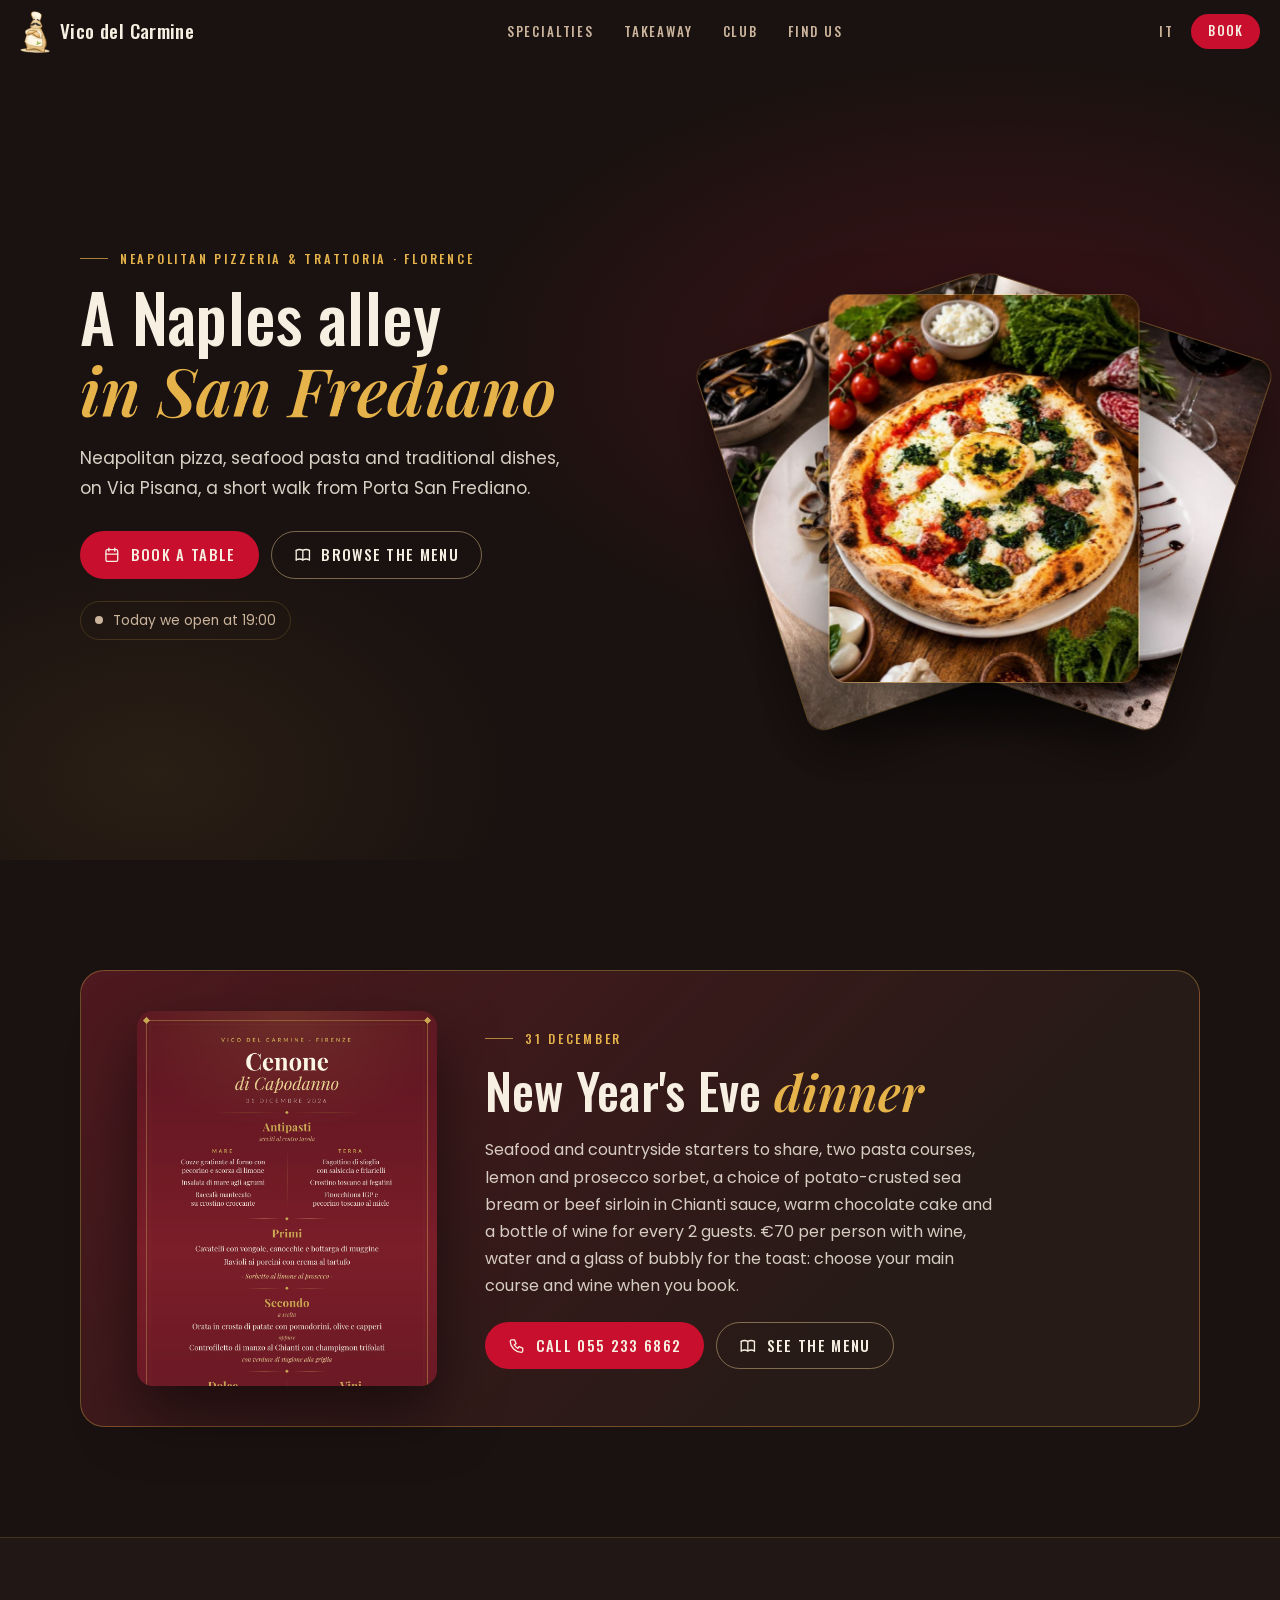
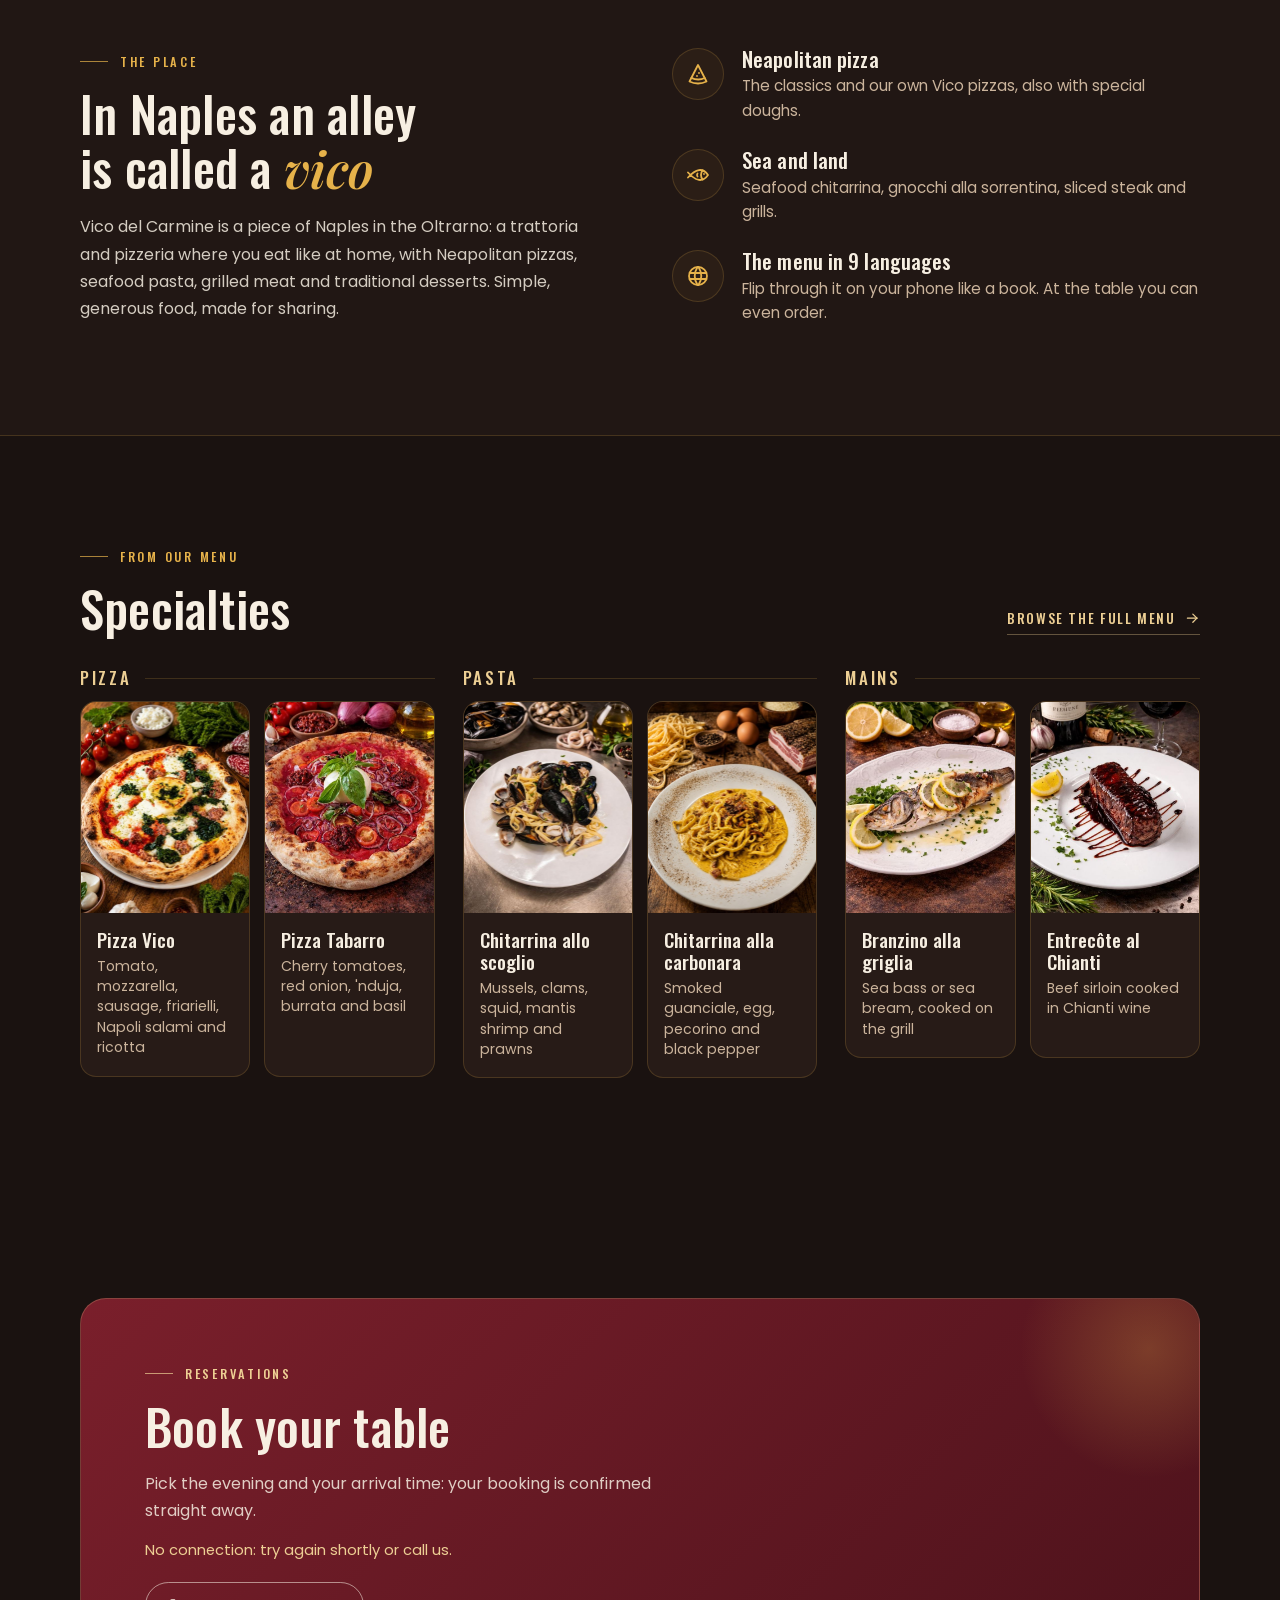
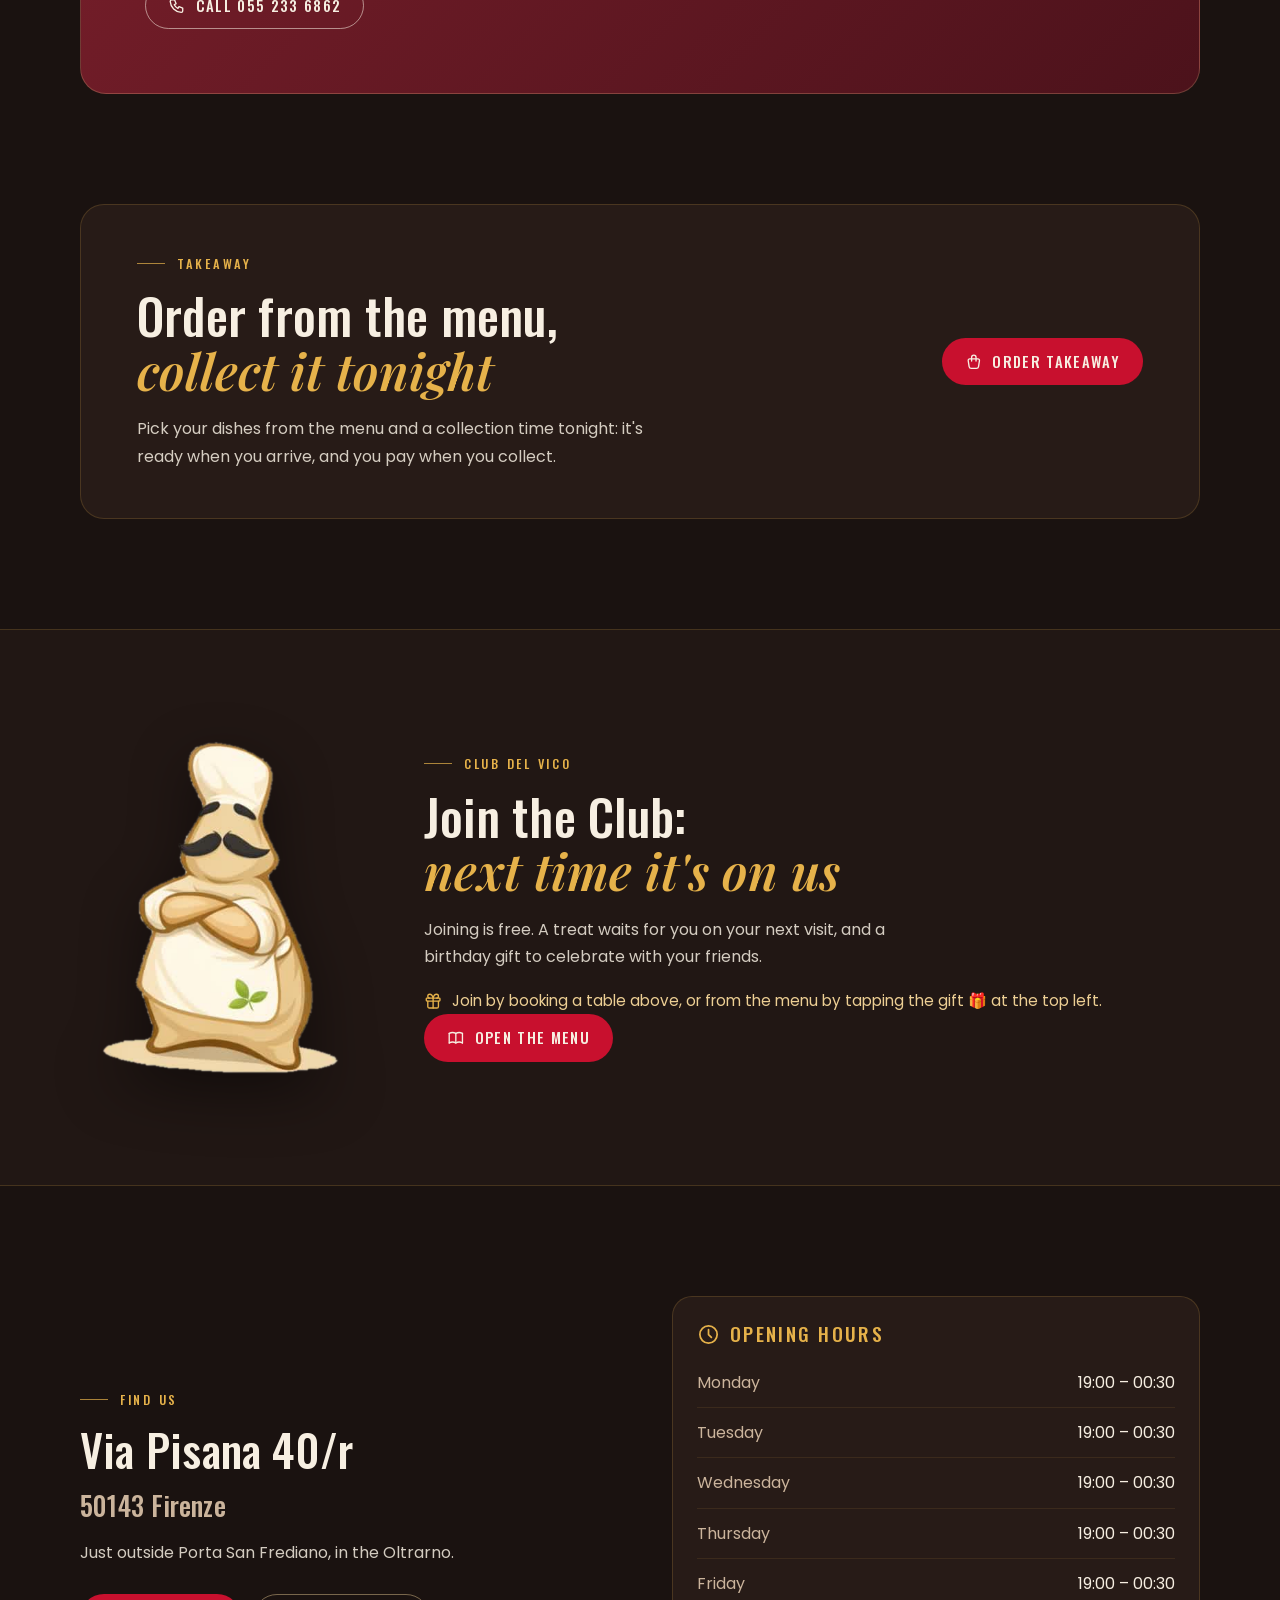
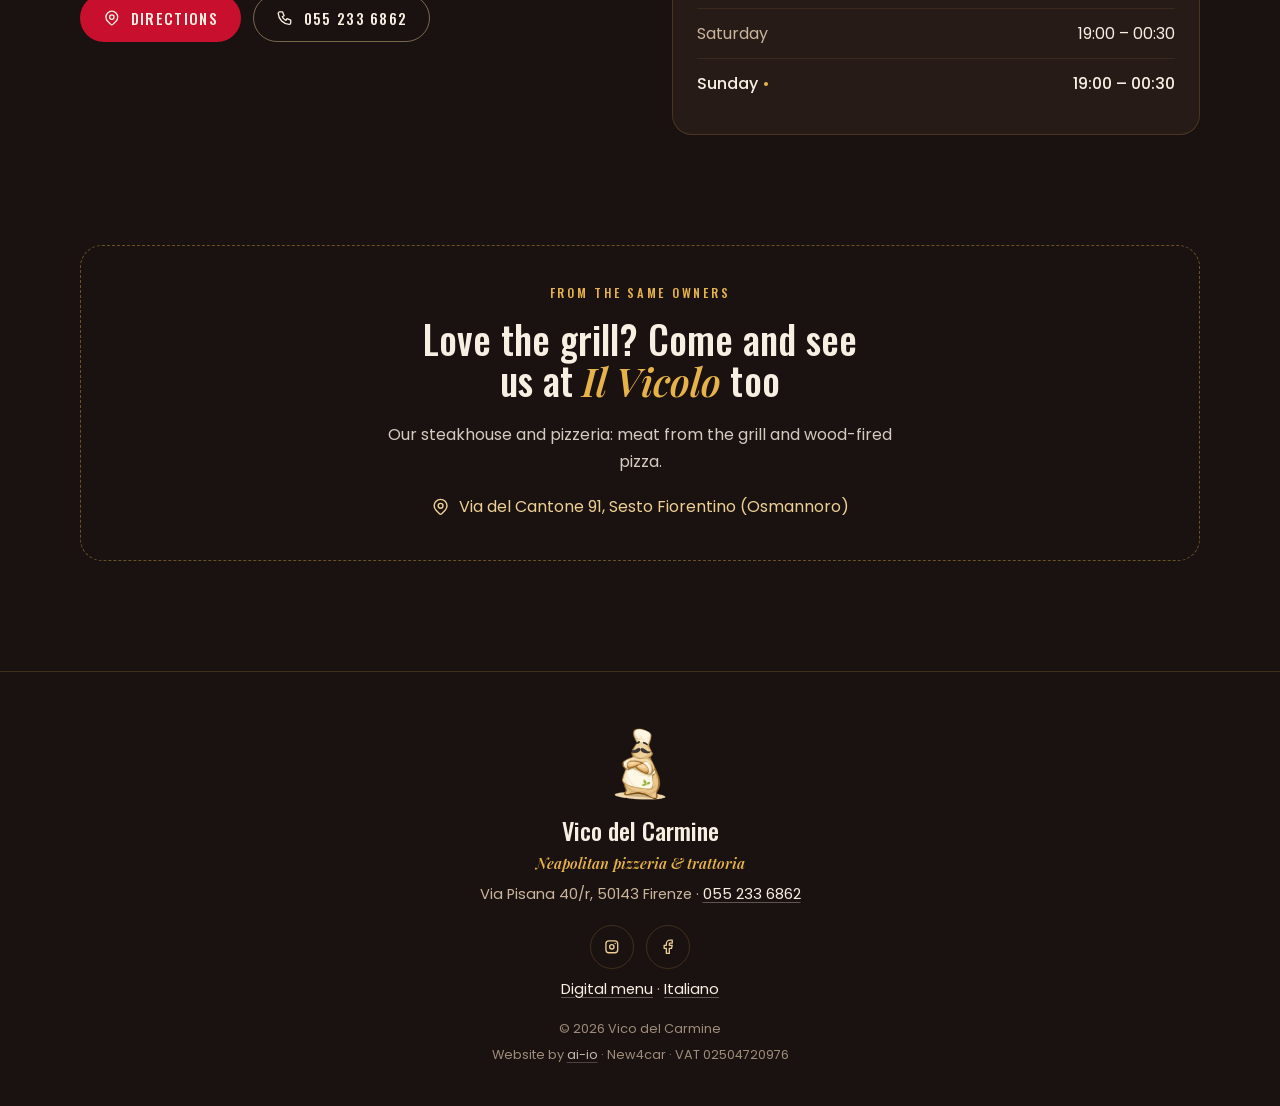
==== commit aa2d18cf: "Cenone: 70 € con acqua e brindisi, locandina a 70 €, tasto per la caparra quando c'è il link Stripe " ====
--- a/en/index.html
+++ b/en/index.html
@@ -25,8 +25,8 @@
   <link rel="apple-touch-icon" href="../assets/img/apple-touch-icon.png">
   <link rel="preload" href="../assets/fonts/oswald.woff2" as="font" type="font/woff2" crossorigin>
   <link rel="stylesheet" href="../assets/css/font.css?v=f5415777">
-  <link rel="stylesheet" href="../assets/css/sito.css?v=a923e9b7">
-  <script type="application/ld+json">{"@context": "https://schema.org", "@type": "Restaurant", "name": "Vico del Carmine", "url": "https://vicodelcarmine.it/", "image": "https://vicodelcarmine.it/assets/img/og.jpg", "logo": "https://vicodelcarmine.it/assets/img/mascotte.png", "telephone": "+390552336862", "address": {"@type": "PostalAddress", "streetAddress": "Via Pisana 40/r", "postalCode": "50143", "addressLocality": "Firenze", "addressRegion": "FI", "addressCountry": "IT"}, "servesCuisine": ["Napoletana", "Pizza", "Pesce"], "priceRange": "€€", "hasMenu": "https://vicodelcarmine.github.io/menu/", "acceptsReservations": true, "openingHoursSpecification": [{"@type": "OpeningHoursSpecification", "dayOfWeek": ["Monday", "Tuesday", "Wednesday", "Thursday", "Friday", "Saturday", "Sunday"], "opens": "19:00", "closes": "00:30"}], "sameAs": ["https://www.instagram.com/vico.del.carmine/", "https://www.facebook.com/vicodelcarmineFi/"], "event": {"@type": "Event", "name": "New Year's Eve dinner", "description": "Seafood and countryside starters to share, two pasta courses, lemon and prosecco sorbet, a choice of potato-crusted sea bream or beef sirloin in Chianti sauce, warm chocolate cake and a bottle of wine for every 2 guests. €65 per person, wine included: choose your main course and wine when you book by phone.", "startDate": "2026-12-31", "image": "https://vicodelcarmine.it/assets/img/eventi/cenone-capodanno-2026.jpg", "eventStatus": "https://schema.org/EventScheduled", "eventAttendanceMode": "https://schema.org/OfflineEventAttendanceMode", "location": {"@type": "Place", "name": "Vico del Carmine", "address": {"@type": "PostalAddress", "streetAddress": "Via Pisana 40/r", "postalCode": "50143", "addressLocality": "Firenze", "addressRegion": "FI", "addressCountry": "IT"}}, "offers": {"@type": "Offer", "price": "65", "priceCurrency": "EUR", "url": "https://vicodelcarmine.it/en/#evento"}}}</script>
+  <link rel="stylesheet" href="../assets/css/sito.css?v=32deb585">
+  <script type="application/ld+json">{"@context": "https://schema.org", "@type": "Restaurant", "name": "Vico del Carmine", "url": "https://vicodelcarmine.it/", "image": "https://vicodelcarmine.it/assets/img/og.jpg", "logo": "https://vicodelcarmine.it/assets/img/mascotte.png", "telephone": "+390552336862", "address": {"@type": "PostalAddress", "streetAddress": "Via Pisana 40/r", "postalCode": "50143", "addressLocality": "Firenze", "addressRegion": "FI", "addressCountry": "IT"}, "servesCuisine": ["Napoletana", "Pizza", "Pesce"], "priceRange": "€€", "hasMenu": "https://vicodelcarmine.github.io/menu/", "acceptsReservations": true, "openingHoursSpecification": [{"@type": "OpeningHoursSpecification", "dayOfWeek": ["Monday", "Tuesday", "Wednesday", "Thursday", "Friday", "Saturday", "Sunday"], "opens": "19:00", "closes": "00:30"}], "sameAs": ["https://www.instagram.com/vico.del.carmine/", "https://www.facebook.com/vicodelcarmineFi/"], "event": {"@type": "Event", "name": "New Year's Eve dinner", "description": "Seafood and countryside starters to share, two pasta courses, lemon and prosecco sorbet, a choice of potato-crusted sea bream or beef sirloin in Chianti sauce, warm chocolate cake and a bottle of wine for every 2 guests. €70 per person with wine, water and a glass of bubbly for the toast: choose your main course and wine when you book.", "startDate": "2026-12-31", "image": "https://vicodelcarmine.it/assets/img/eventi/cenone-capodanno-2026-70.jpg", "eventStatus": "https://schema.org/EventScheduled", "eventAttendanceMode": "https://schema.org/OfflineEventAttendanceMode", "location": {"@type": "Place", "name": "Vico del Carmine", "address": {"@type": "PostalAddress", "streetAddress": "Via Pisana 40/r", "postalCode": "50143", "addressLocality": "Firenze", "addressRegion": "FI", "addressCountry": "IT"}}, "offers": {"@type": "Offer", "price": "70", "priceCurrency": "EUR", "url": "https://vicodelcarmine.it/en/#evento"}}}</script>
 </head>
 <body>
 
@@ -65,7 +65,7 @@
     </div>
   </section>
 
-  <section class="sezione evento" id="evento" data-fino="2026-12-31"><div class="contenitore"><div class="evento-riquadro"><a class="evento-foto" href="../assets/img/eventi/cenone-capodanno-2026.jpg" target="_blank" rel="noopener"><img src="../assets/img/eventi/cenone-capodanno-2026.jpg" alt="Vico del Carmine New Year&#x27;s Eve dinner poster, 31 December, 65 euros per person wine included" width="1080" height="1920" loading="lazy"></a><div><p class="occhiello">31 December</p><h2>New Year's Eve <em>dinner</em></h2><p class="testo">Seafood and countryside starters to share, two pasta courses, lemon and prosecco sorbet, a choice of potato-crusted sea bream or beef sirloin in Chianti sauce, warm chocolate cake and a bottle of wine for every 2 guests. €65 per person, wine included: choose your main course and wine when you book by phone.</p><div class="azioni"><a class="btn" href="tel:+390552336862"><svg class="ico" viewBox="0 0 24 24" fill="none" stroke="currentColor" stroke-width="1.8" stroke-linecap="round" stroke-linejoin="round" aria-hidden="true"><path d="M5 4h4l2 5l-2.5 1.5a11 11 0 0 0 5 5l1.5 -2.5l5 2v4a2 2 0 0 1 -2 2a16 16 0 0 1 -15 -15a2 2 0 0 1 2 -2"/></svg>Call 055 233 6862</a><a class="btn btn-vuoto" href="../assets/img/eventi/cenone-capodanno-2026.jpg" target="_blank" rel="noopener"><svg class="ico" viewBox="0 0 24 24" fill="none" stroke="currentColor" stroke-width="1.8" stroke-linecap="round" stroke-linejoin="round" aria-hidden="true"><path d="M3 19a9 9 0 0 1 9 0a9 9 0 0 1 9 0"/><path d="M3 6a9 9 0 0 1 9 0a9 9 0 0 1 9 0"/><path d="M3 6l0 13"/><path d="M12 6l0 13"/><path d="M21 6l0 13"/></svg>See the menu</a></div></div></div></div></section>
+  <section class="sezione evento" id="evento" data-fino="2026-12-31"><div class="contenitore"><div class="evento-riquadro"><a class="evento-foto" href="../assets/img/eventi/cenone-capodanno-2026-70.jpg" target="_blank" rel="noopener"><img src="../assets/img/eventi/cenone-capodanno-2026-70.jpg" alt="Vico del Carmine New Year&#x27;s Eve dinner poster, 31 December, 70 euros per person wine included" width="1080" height="1920" loading="lazy"></a><div><p class="occhiello">31 December</p><h2>New Year's Eve <em>dinner</em></h2><p class="testo">Seafood and countryside starters to share, two pasta courses, lemon and prosecco sorbet, a choice of potato-crusted sea bream or beef sirloin in Chianti sauce, warm chocolate cake and a bottle of wine for every 2 guests. €70 per person with wine, water and a glass of bubbly for the toast: choose your main course and wine when you book.</p><div class="azioni"><a class="btn" href="tel:+390552336862"><svg class="ico" viewBox="0 0 24 24" fill="none" stroke="currentColor" stroke-width="1.8" stroke-linecap="round" stroke-linejoin="round" aria-hidden="true"><path d="M5 4h4l2 5l-2.5 1.5a11 11 0 0 0 5 5l1.5 -2.5l5 2v4a2 2 0 0 1 -2 2a16 16 0 0 1 -15 -15a2 2 0 0 1 2 -2"/></svg>Call 055 233 6862</a><a class="btn btn-vuoto" href="../assets/img/eventi/cenone-capodanno-2026-70.jpg" target="_blank" rel="noopener"><svg class="ico" viewBox="0 0 24 24" fill="none" stroke="currentColor" stroke-width="1.8" stroke-linecap="round" stroke-linejoin="round" aria-hidden="true"><path d="M3 19a9 9 0 0 1 9 0a9 9 0 0 1 9 0"/><path d="M3 6a9 9 0 0 1 9 0a9 9 0 0 1 9 0"/><path d="M3 6l0 13"/><path d="M12 6l0 13"/><path d="M21 6l0 13"/></svg>See the menu</a></div></div></div></div></section>
 
   <section class="sezione locale" id="locale">
     <div class="contenitore due">
@@ -164,8 +164,8 @@
   <a class="primo" href="#prenota"><svg class="ico" viewBox="0 0 24 24" fill="none" stroke="currentColor" stroke-width="1.8" stroke-linecap="round" stroke-linejoin="round" aria-hidden="true"><path d="M4 7a2 2 0 0 1 2 -2h12a2 2 0 0 1 2 2v12a2 2 0 0 1 -2 2h-12a2 2 0 0 1 -2 -2v-12z"/><path d="M16 3v4"/><path d="M8 3v4"/><path d="M4 11h16"/></svg><span>Book</span></a>
 </nav>
 
-<script>window.SITO = {"orari": {"1": [["19:00", "00:30"]], "2": [["19:00", "00:30"]], "3": [["19:00", "00:30"]], "4": [["19:00", "00:30"]], "5": [["19:00", "00:30"]], "6": [["19:00", "00:30"]], "0": [["19:00", "00:30"]]}, "giorni": ["Sunday", "Monday", "Tuesday", "Wednesday", "Thursday", "Friday", "Saturday"], "testi": {"stato_aperto": "Open now · until {ora}", "stato_apre_oggi": "Today we open at {ora}", "stato_apre": "We reopen {giorno} at {ora}", "stato_chiuso": "Closed today", "domani": "tomorrow"}, "lingua": "en", "nome": "Vico del Carmine", "indirizzo": "Via Pisana 40/r, Firenze", "telefono": "+390552336862", "telefonoVisto": "055 233 6862", "prenota": {"url": "https://agbvmhpktilpaoabjkre.supabase.co", "chiave": "sb_publishable_2O5l8ZbQqGnwDXwxZnsZ2Q_0Mt1V8T7", "tessera": "https://vicodelcarmine.github.io/menu/?club="}, "pren": {"sera": "The evening", "turno": "Your arrival time", "persone": "How many people", "dati": "Your details", "oggi": "today", "domani": "tomorrow", "mesi": ["Jan", "Feb", "Mar", "Apr", "May", "Jun", "Jul", "Aug", "Sep", "Oct", "Nov", "Dec"], "liberi": "available", "ultimi": "last seats", "pieno": "full", "chiuso": "closed", "solo_telefono": "call us", "una_persona": "person", "piu_persone": "people", "gruppo": "More than {n} of you? Call us on {tel}.", "nome": "First and last name", "telefono": "Phone", "email": "Email", "nascita": "Date of birth", "nascita_perche": "for your birthday gift", "nota": "Note (optional)", "nota_esempio": "Allergies, high chair, a special occasion…", "privacy": "I have read the privacy notice", "privacy_titolo": "Privacy notice", "privacy_testo": "<p><b>Who collects the data:<\/b> Vico del Carmine restaurant, Via Pisana 40/r, Florence, Italy (data controller). For any request: vicodelcarmine1@gmail.com.<\/p><p><b>To book:<\/b> your name and phone, to manage the booking and send you the confirmation on WhatsApp. If you reply to the message, on WhatsApp you also get your gift, the Club invitation and, the day after, a request to rate your evening. Write STOP and we won't write to you anymore.<\/p><p><b>If you booked through a booking portal:<\/b> the portal gives us your name, phone, email and party size to manage your table. We may also use them to send you a single WhatsApp offer to book directly with us. Reply STOP and we won't write to you again.<\/p><p><b>Statistics:<\/b> we count visits to the site anonymously, without cookies. When you book or join the Club we also record where you came from (for example Google, Instagram or one of our messages), only to understand which channels work.<\/p><p><b>If you join the Vico Club (optional):<\/b> also your date of birth and email (optional), for your card with the welcome gift and the birthday gift. Only if you tick the offers box, also to send you Club offers, at most one every 15 days. We never share your data and never use it for anything else.<\/p><p><b>Where:<\/b> in a protected database (Supabase), used only by the restaurant; WhatsApp messages go through WhatsApp (Meta).<\/p><p><b>How long:<\/b> bookings for 24 months, to recognise you when you come back and for the restaurant's internal statistics (for example how often you return and where bookings come from); after that they remain only as numbers, without name or phone. Club data as long as you stay in the Club: you can leave at any time from your card and your data is deleted immediately.<\/p><p><b>Your rights:<\/b> you can see, correct or delete your data and withdraw your consent to offers at any time; you can also contact the Italian Data Protection Authority (Garante).<\/p>", "tel_aiuto": "Only for your booking", "tel_aiuto_wa": "We'll send the confirmation on WhatsApp", "privacy_breve": "We use your name and phone only for the booking.", "benv_wa": "🎁 There's a gift for you: we've sent you a WhatsApp message, reply HELLO to unlock it!", "benv_schermo": "🥂 Welcome! The prosecco is on us, for {n}: show this confirmation to the waiter.", "conf_wa": "📲 We've sent you the confirmation on WhatsApp.", "club_tit": "🎁 Want a gift for next time too?", "club_sotto": "Join the Vico Club: a gift on your next visit and one for your birthday. We already have your name and phone: we only need your date of birth.", "email_fac": "Email (optional)", "club_entra": "Join the Club", "club_ok": "✅ You're in the Club! Your welcome gift is in your card, in the Vico menu.", "club_gia": "This number is already in the Club: your card is in the Vico menu.", "club_e_privacy": "Please tick the privacy notice box to join the Club.", "promo": "Send me the Club offers (email and notifications)", "club": "Booking makes you a member of the Vico Club, with a welcome gift and a birthday gift.", "socio": "Booking as {nome}.", "non_sei_tu": "Not you?", "conferma": "Confirm booking", "invio": "One moment…", "fatto": "Booking confirmed", "fatto_quando": "See you {giorno} at {ora} · {persone}", "codice": "Booking code", "benvenuto": "🎁 You're in the Vico Club: your welcome gift is waiting in your card.", "calendario": "Add to calendar", "tessera": "Open your card", "altra": "Book another evening", "mie": "Your bookings", "annulla": "Cancel", "annulla_chiedi": "Cancel your booking for {giorno} at {ora}?", "annullata": "Booking cancelled. We hope to see you soon!", "chiama": "Prefer to call?", "spente": "Online booking is closed right now: call us on {tel}.", "nessuna": "No more seats online in the coming days: call us on {tel}.", "e_rete": "No connection: try again shortly or call us.", "e_server": "Something went wrong: try again or call us.", "e_nome": "Please enter your first and last name.", "e_telefono": "Please enter a valid phone number.", "e_email": "Please enter a valid email.", "e_nascita": "Please enter your date of birth.", "e_privacy": "Please tick the privacy notice box to book.", "e_scegli": "Choose the evening and your arrival time.", "e_pieno": "That time has just filled up: please choose another one.", "e_tardi": "It's too late to book this time online: please call us.", "e_sera": "That evening can't be booked: please choose another.", "e_gruppo": "For larger groups please call us.", "e_troppe": "Too many bookings: please call us.", "e_doppia": "You already have a booking for this evening.", "e_tante": "You already have 3 upcoming bookings: please call us.", "e_gia": "This email or number is already in the Club with different details: type them as when you joined, or call us.", "e_chiuse": "Online booking is closed: please call us."}};</script>
+<script>window.SITO = {"orari": {"1": [["19:00", "00:30"]], "2": [["19:00", "00:30"]], "3": [["19:00", "00:30"]], "4": [["19:00", "00:30"]], "5": [["19:00", "00:30"]], "6": [["19:00", "00:30"]], "0": [["19:00", "00:30"]]}, "giorni": ["Sunday", "Monday", "Tuesday", "Wednesday", "Thursday", "Friday", "Saturday"], "testi": {"stato_aperto": "Open now · until {ora}", "stato_apre_oggi": "Today we open at {ora}", "stato_apre": "We reopen {giorno} at {ora}", "stato_chiuso": "Closed today", "domani": "tomorrow"}, "lingua": "en", "nome": "Vico del Carmine", "indirizzo": "Via Pisana 40/r, Firenze", "telefono": "+390552336862", "telefonoVisto": "055 233 6862", "prenota": {"url": "https://agbvmhpktilpaoabjkre.supabase.co", "chiave": "sb_publishable_2O5l8ZbQqGnwDXwxZnsZ2Q_0Mt1V8T7", "tessera": "https://vicodelcarmine.github.io/menu/?club="}, "pren": {"sera": "The evening", "turno": "Your arrival time", "persone": "How many people", "dati": "Your details", "oggi": "today", "domani": "tomorrow", "mesi": ["Jan", "Feb", "Mar", "Apr", "May", "Jun", "Jul", "Aug", "Sep", "Oct", "Nov", "Dec"], "liberi": "available", "ultimi": "last seats", "pieno": "full", "chiuso": "closed", "solo_telefono": "call us", "una_persona": "person", "piu_persone": "people", "gruppo": "More than {n} of you? Call us on {tel}.", "nome": "First and last name", "telefono": "Phone", "email": "Email", "nascita": "Date of birth", "nascita_perche": "for your birthday gift", "nota": "Note (optional)", "nota_esempio": "Allergies, high chair, a special occasion…", "privacy": "I have read the privacy notice", "privacy_titolo": "Privacy notice", "privacy_testo": "<p><b>Who collects the data:<\/b> Vico del Carmine restaurant, Via Pisana 40/r, Florence, Italy (data controller). For any request: vicodelcarmine1@gmail.com.<\/p><p><b>To book:<\/b> your name and phone, to manage the booking and send you the confirmation on WhatsApp. If you reply to the message, on WhatsApp you also get your gift, the Club invitation and, the day after, a request to rate your evening. Write STOP and we won't write to you anymore.<\/p><p><b>If you booked through a booking portal:<\/b> the portal gives us your name, phone, email and party size to manage your table. We may also use them to send you a single WhatsApp offer to book directly with us. Reply STOP and we won't write to you again.<\/p><p><b>Statistics:<\/b> we count visits to the site anonymously, without cookies. When you book or join the Club we also record where you came from (for example Google, Instagram or one of our messages), only to understand which channels work.<\/p><p><b>If you join the Vico Club (optional):<\/b> also your date of birth and email (optional), for your card with the welcome gift and the birthday gift. Only if you tick the offers box, also to send you Club offers, at most one every 15 days. We never share your data and never use it for anything else.<\/p><p><b>Where:<\/b> in a protected database (Supabase), used only by the restaurant; WhatsApp messages go through WhatsApp (Meta).<\/p><p><b>How long:<\/b> bookings for 24 months, to recognise you when you come back and for the restaurant's internal statistics (for example how often you return and where bookings come from); after that they remain only as numbers, without name or phone. Club data as long as you stay in the Club: you can leave at any time from your card and your data is deleted immediately.<\/p><p><b>Your rights:<\/b> you can see, correct or delete your data and withdraw your consent to offers at any time; you can also contact the Italian Data Protection Authority (Garante).<\/p>", "tel_aiuto": "Only for your booking", "tel_aiuto_wa": "We'll send the confirmation on WhatsApp", "privacy_breve": "We use your name and phone only for the booking.", "benv_wa": "🎁 There's a gift for you: we've sent you a WhatsApp message, reply HELLO to unlock it!", "benv_schermo": "🥂 Welcome! The prosecco is on us, for {n}: show this confirmation to the waiter.", "conf_wa": "📲 We've sent you the confirmation on WhatsApp.", "club_tit": "🎁 Want a gift for next time too?", "club_sotto": "Join the Vico Club: a gift on your next visit and one for your birthday. We already have your name and phone: we only need your date of birth.", "email_fac": "Email (optional)", "club_entra": "Join the Club", "club_ok": "✅ You're in the Club! Your welcome gift is in your card, in the Vico menu.", "club_gia": "This number is already in the Club: your card is in the Vico menu.", "club_e_privacy": "Please tick the privacy notice box to join the Club.", "promo": "Send me the Club offers (email and notifications)", "club": "Booking makes you a member of the Vico Club, with a welcome gift and a birthday gift.", "socio": "Booking as {nome}.", "non_sei_tu": "Not you?", "conferma": "Confirm booking", "invio": "One moment…", "fatto": "Booking confirmed", "fatto_quando": "See you {giorno} at {ora} · {persone}", "codice": "Booking code", "benvenuto": "🎁 You're in the Vico Club: your welcome gift is waiting in your card.", "calendario": "Add to calendar", "tessera": "Open your card", "altra": "Book another evening", "mie": "Your bookings", "annulla": "Cancel", "annulla_chiedi": "Cancel your booking for {giorno} at {ora}?", "annullata": "Booking cancelled. We hope to see you soon!", "chiama": "Prefer to call?", "spente": "Online booking is closed right now: call us on {tel}.", "nessuna": "No more seats online in the coming days: call us on {tel}.", "e_rete": "No connection: try again shortly or call us.", "e_server": "Something went wrong: try again or call us.", "e_nome": "Please enter your first and last name.", "e_telefono": "Please enter a valid phone number.", "e_email": "Please enter a valid email.", "e_nascita": "Please enter your date of birth.", "e_privacy": "Please tick the privacy notice box to book.", "e_scegli": "Choose the evening and your arrival time.", "e_pieno": "That time has just filled up: please choose another one.", "e_tardi": "It's too late to book this time online: please call us.", "e_sera": "That evening can't be booked: please choose another.", "e_gruppo": "For larger groups please call us.", "e_troppe": "Too many bookings: please call us.", "e_doppia": "You already have a booking for this evening.", "e_tante": "You already have 3 upcoming bookings: please call us.", "e_gia": "This email or number is already in the Club with different details: type them as when you joined, or call us.", "e_chiuse": "Online booking is closed: please call us."}, "soloTelefono": ["2026-12-31"]};</script>
 <script src="../assets/js/sito.js?v=cd91492b" defer></script>
-<script src="../assets/js/prenota.js?v=8bedb374" defer></script>
+<script src="../assets/js/prenota.js?v=29035a99" defer></script>
 </body>
 </html>
--- a/assets/css/sito.css
+++ b/assets/css/sito.css
@@ -403,6 +403,7 @@
 .evento-foto{ display:block; width:100%; max-width:300px; border-radius:16px; overflow:hidden; box-shadow:var(--ombra); }
 .evento-foto img{ display:block; width:100%; height:auto; aspect-ratio:4/5; object-fit:cover; object-position:top; }
 .evento-riquadro .azioni{ margin-top:22px; }
+.evento-caparra{ margin-top:12px; font-size:.95rem; color:var(--oro-tenue); }
 @media (min-width:880px){
   .evento-riquadro{ grid-template-columns:300px 1fr; gap:48px; padding:40px 56px; }
 }
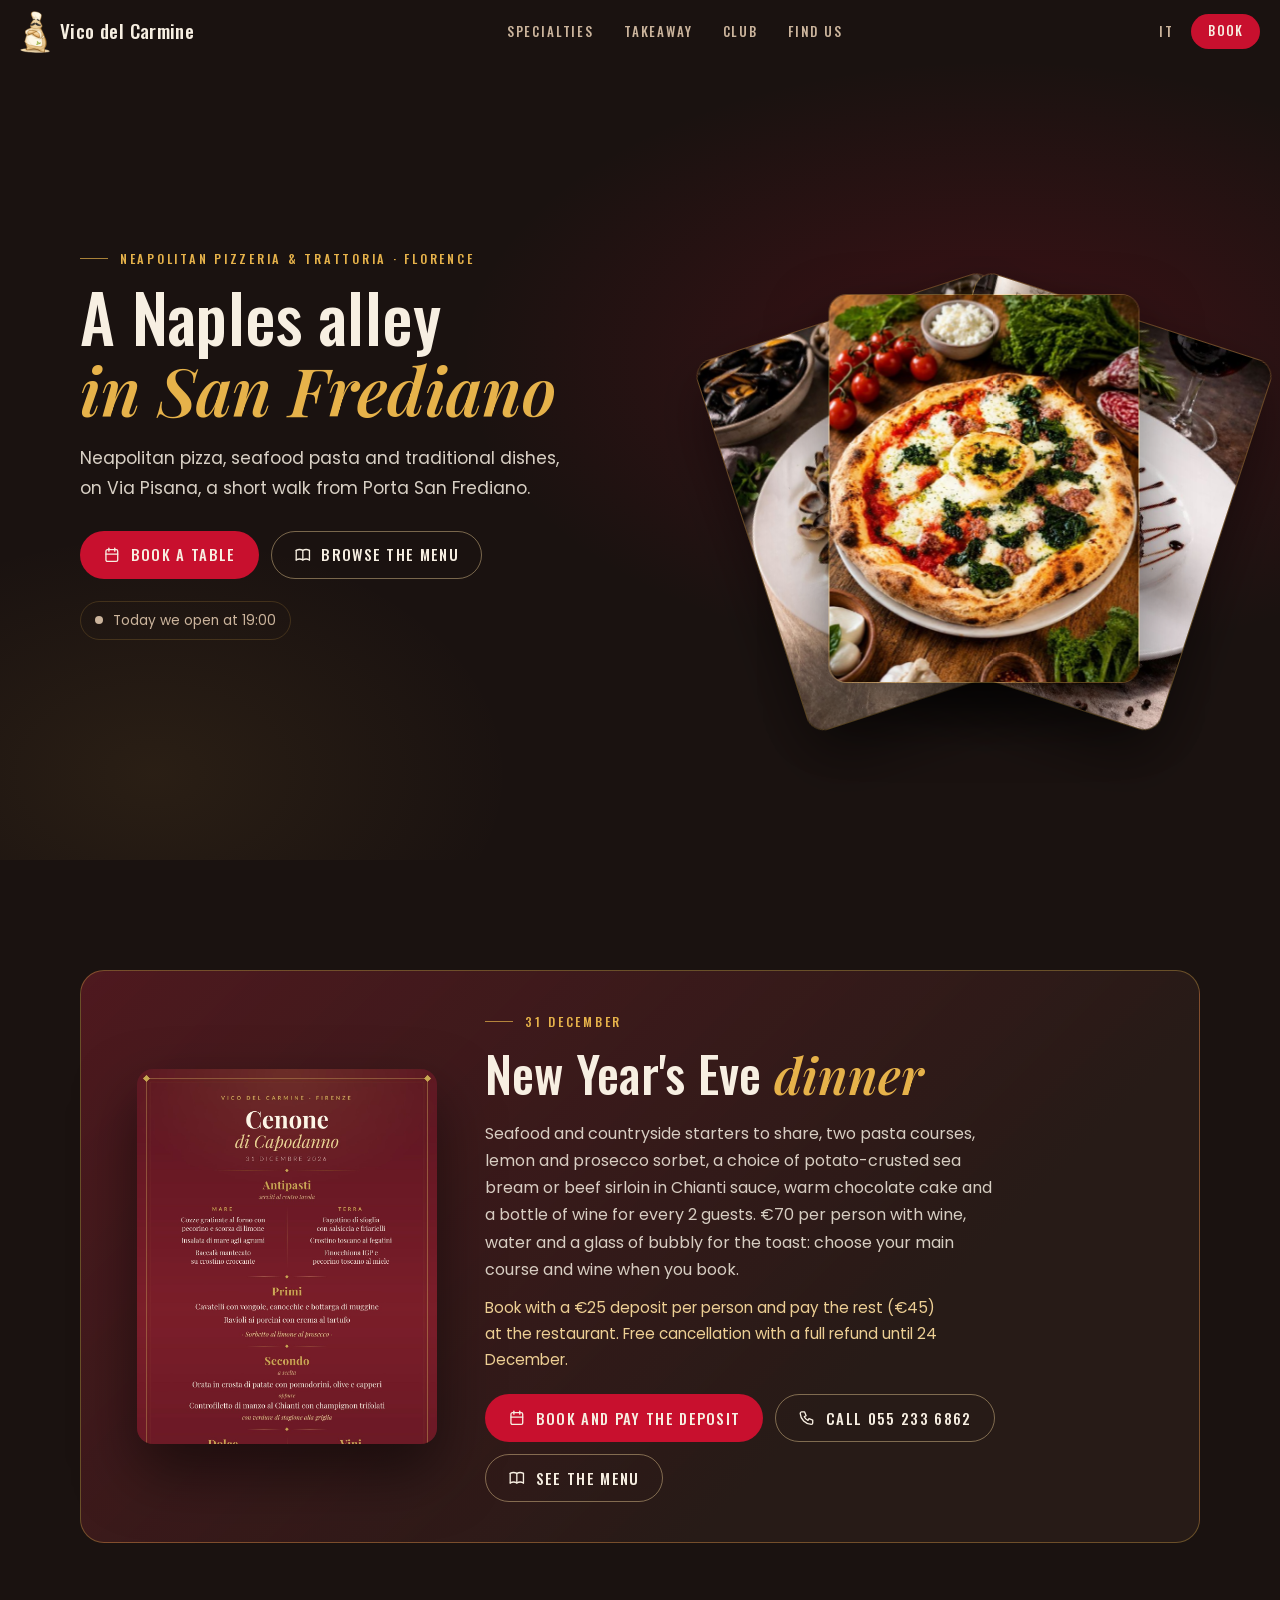
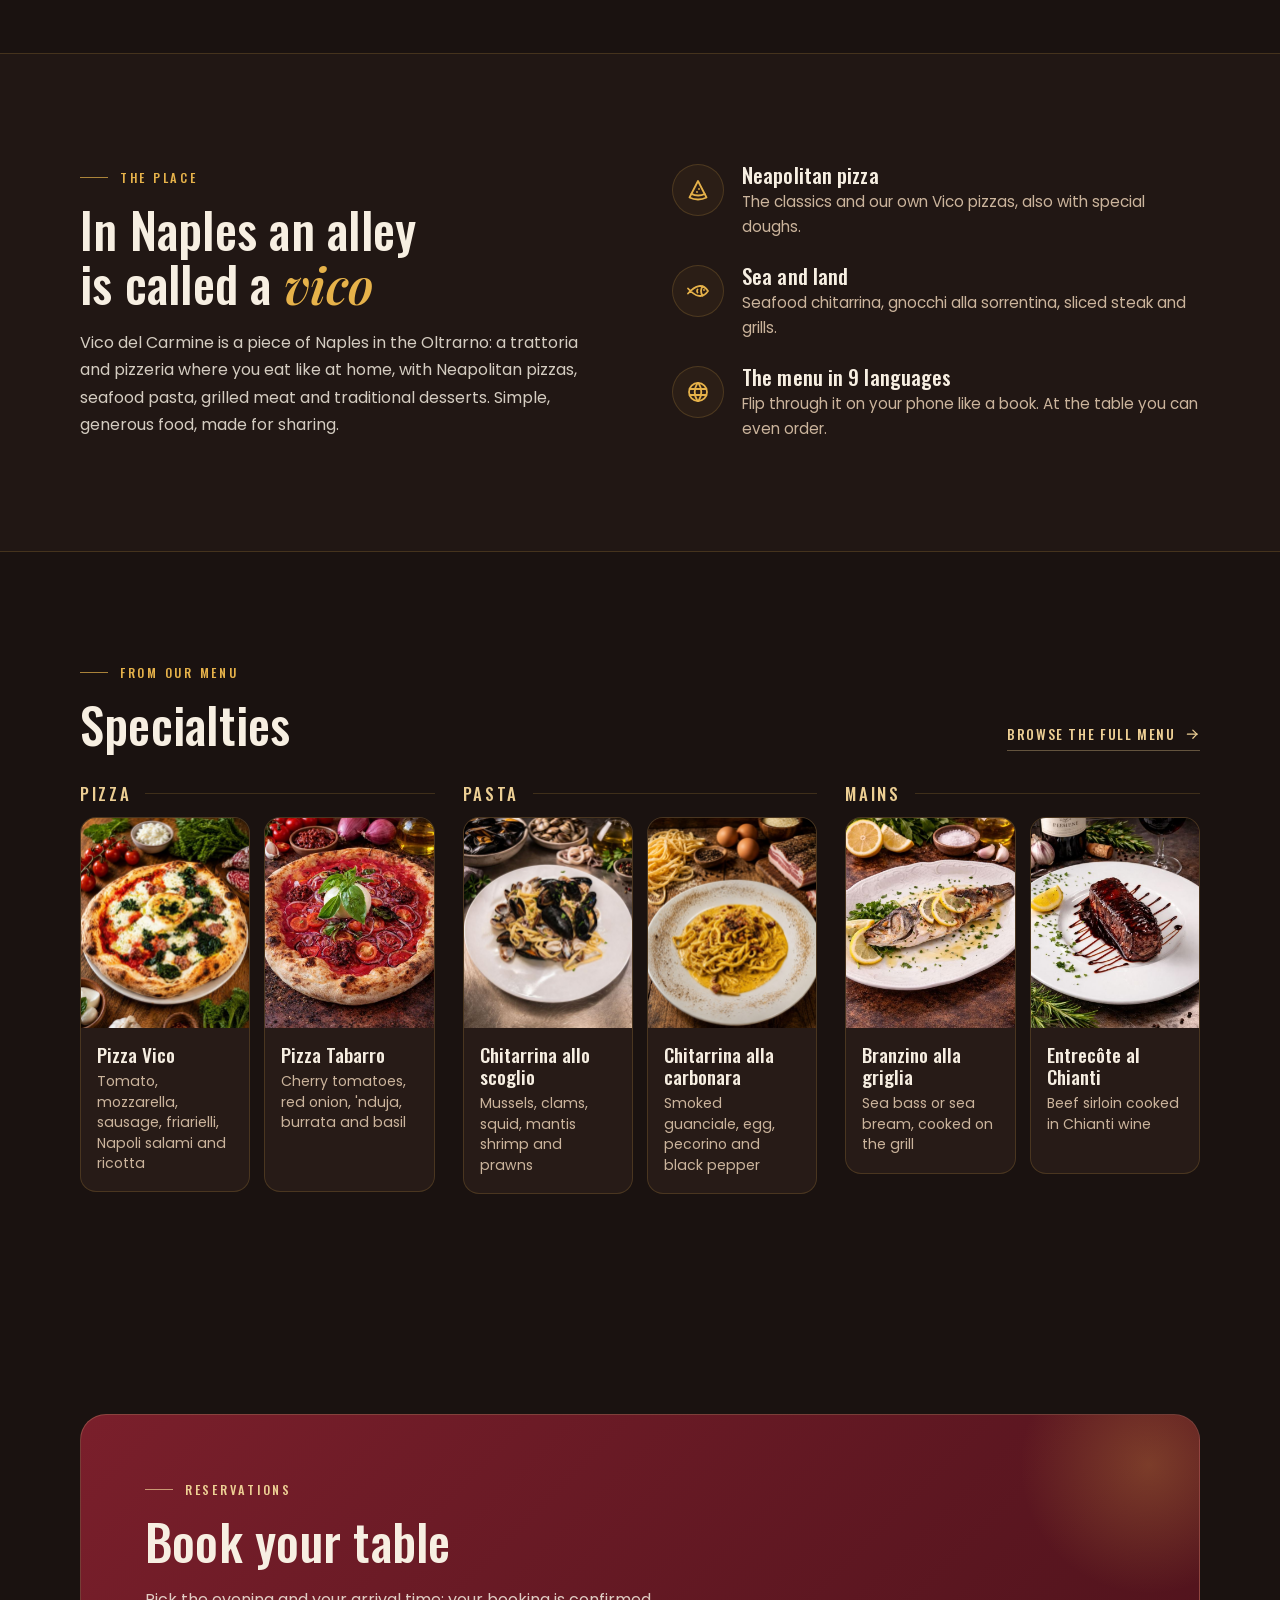
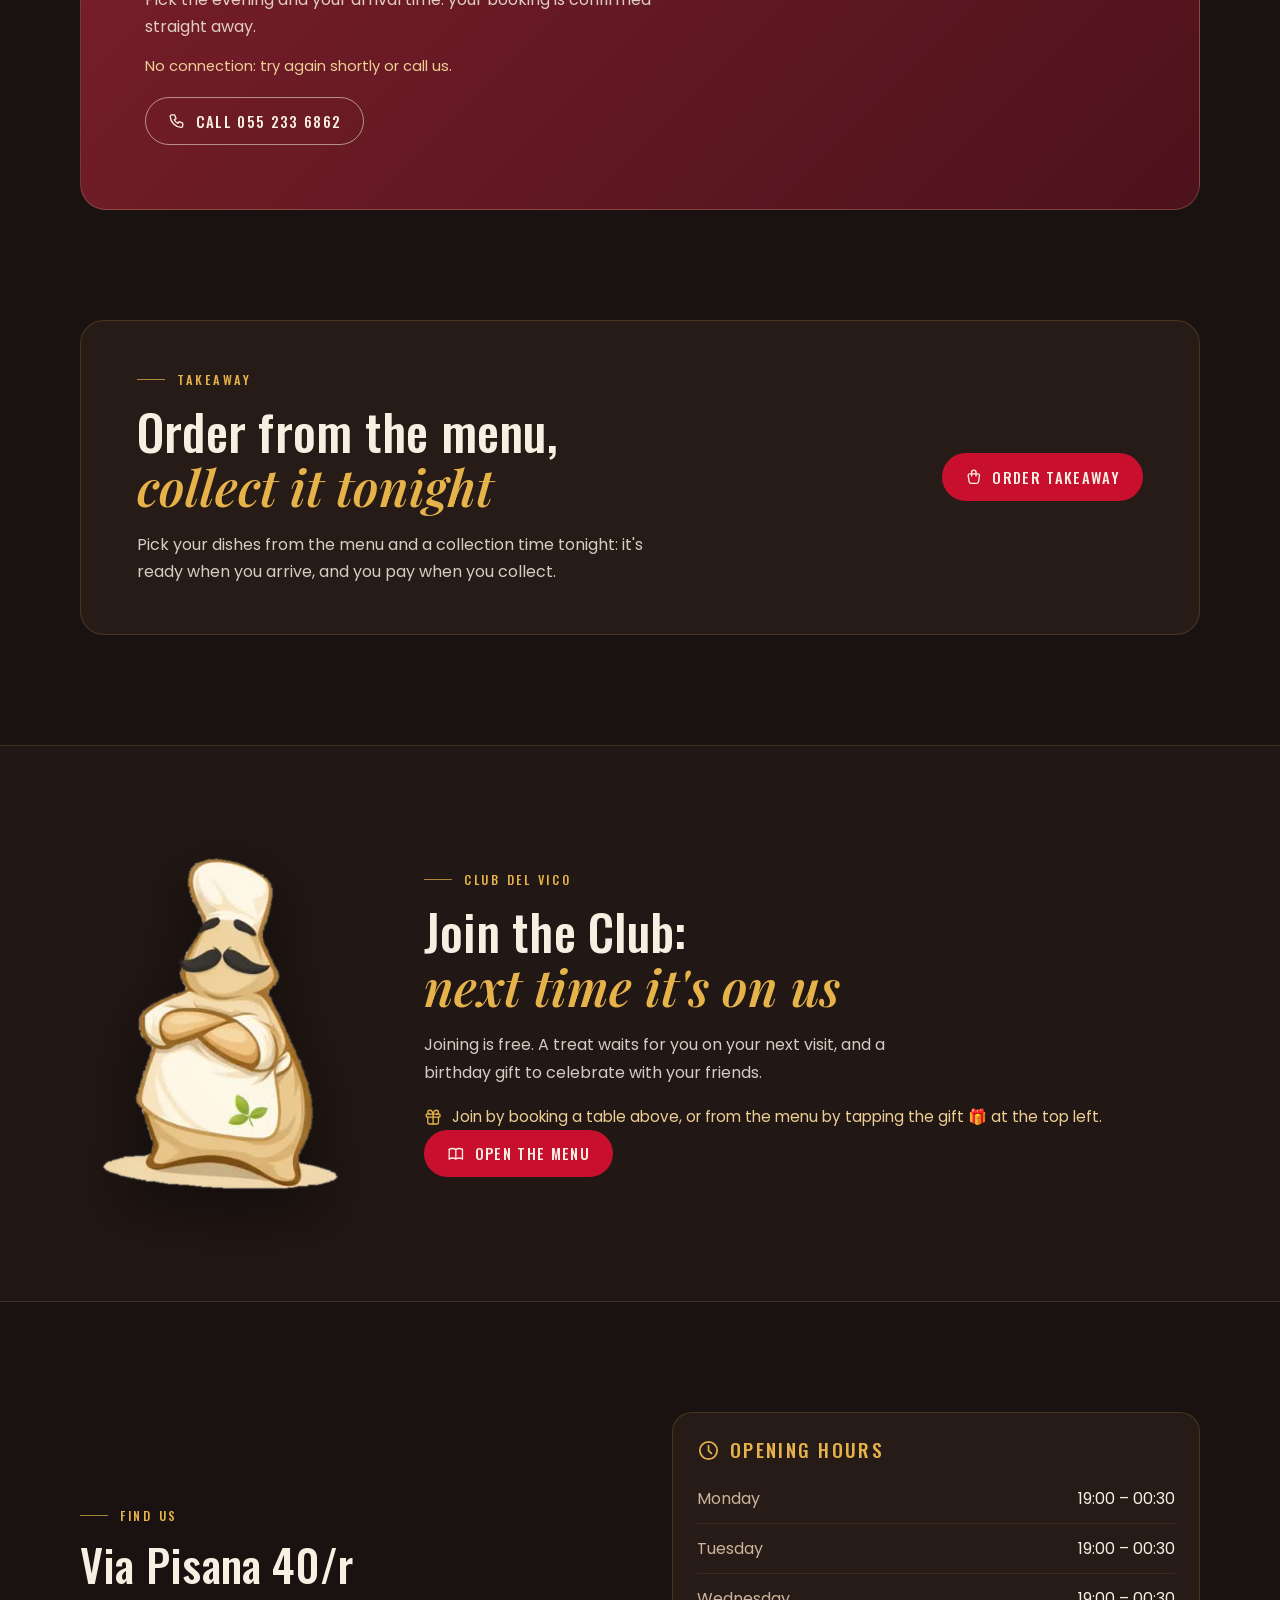
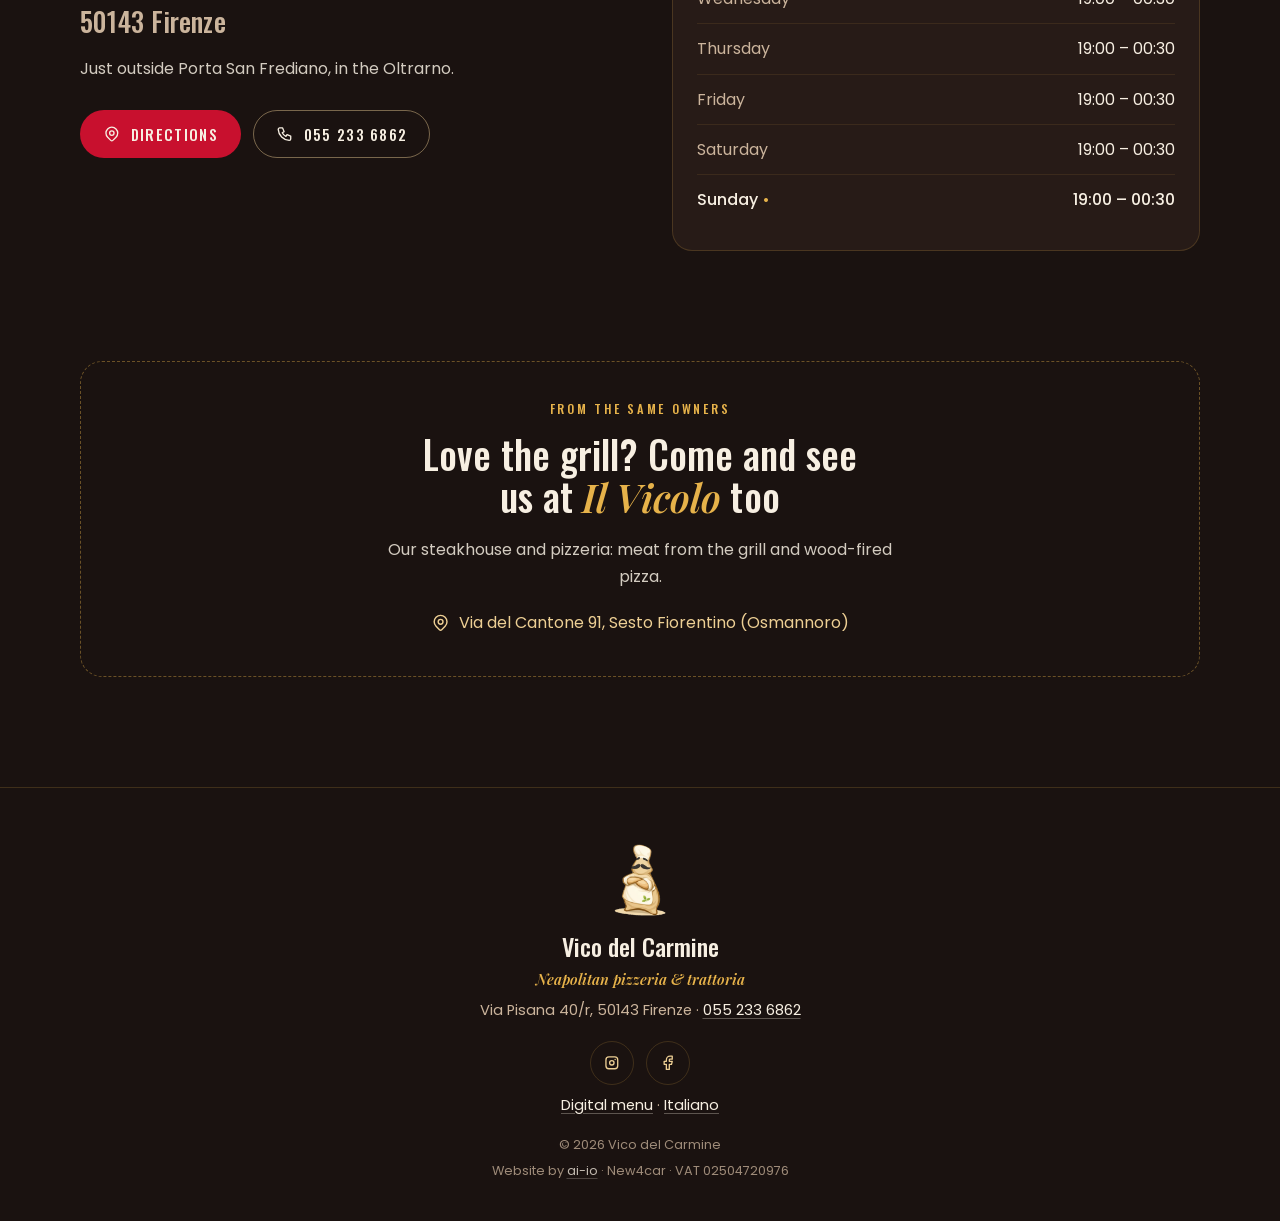
==== commit bc797557: "Cenone: tasto "Prenota e paga la caparra" con il link Stripe vero Co-Authored-By: Claude Opus 5.5 <n" ====
--- a/en/index.html
+++ b/en/index.html
@@ -65,7 +65,7 @@
     </div>
   </section>
 
-  <section class="sezione evento" id="evento" data-fino="2026-12-31"><div class="contenitore"><div class="evento-riquadro"><a class="evento-foto" href="../assets/img/eventi/cenone-capodanno-2026-70.jpg" target="_blank" rel="noopener"><img src="../assets/img/eventi/cenone-capodanno-2026-70.jpg" alt="Vico del Carmine New Year&#x27;s Eve dinner poster, 31 December, 70 euros per person wine included" width="1080" height="1920" loading="lazy"></a><div><p class="occhiello">31 December</p><h2>New Year's Eve <em>dinner</em></h2><p class="testo">Seafood and countryside starters to share, two pasta courses, lemon and prosecco sorbet, a choice of potato-crusted sea bream or beef sirloin in Chianti sauce, warm chocolate cake and a bottle of wine for every 2 guests. €70 per person with wine, water and a glass of bubbly for the toast: choose your main course and wine when you book.</p><div class="azioni"><a class="btn" href="tel:+390552336862"><svg class="ico" viewBox="0 0 24 24" fill="none" stroke="currentColor" stroke-width="1.8" stroke-linecap="round" stroke-linejoin="round" aria-hidden="true"><path d="M5 4h4l2 5l-2.5 1.5a11 11 0 0 0 5 5l1.5 -2.5l5 2v4a2 2 0 0 1 -2 2a16 16 0 0 1 -15 -15a2 2 0 0 1 2 -2"/></svg>Call 055 233 6862</a><a class="btn btn-vuoto" href="../assets/img/eventi/cenone-capodanno-2026-70.jpg" target="_blank" rel="noopener"><svg class="ico" viewBox="0 0 24 24" fill="none" stroke="currentColor" stroke-width="1.8" stroke-linecap="round" stroke-linejoin="round" aria-hidden="true"><path d="M3 19a9 9 0 0 1 9 0a9 9 0 0 1 9 0"/><path d="M3 6a9 9 0 0 1 9 0a9 9 0 0 1 9 0"/><path d="M3 6l0 13"/><path d="M12 6l0 13"/><path d="M21 6l0 13"/></svg>See the menu</a></div></div></div></div></section>
+  <section class="sezione evento" id="evento" data-fino="2026-12-31"><div class="contenitore"><div class="evento-riquadro"><a class="evento-foto" href="../assets/img/eventi/cenone-capodanno-2026-70.jpg" target="_blank" rel="noopener"><img src="../assets/img/eventi/cenone-capodanno-2026-70.jpg" alt="Vico del Carmine New Year&#x27;s Eve dinner poster, 31 December, 70 euros per person wine included" width="1080" height="1920" loading="lazy"></a><div><p class="occhiello">31 December</p><h2>New Year's Eve <em>dinner</em></h2><p class="testo">Seafood and countryside starters to share, two pasta courses, lemon and prosecco sorbet, a choice of potato-crusted sea bream or beef sirloin in Chianti sauce, warm chocolate cake and a bottle of wine for every 2 guests. €70 per person with wine, water and a glass of bubbly for the toast: choose your main course and wine when you book.</p><p class="testo evento-caparra">Book with a €25 deposit per person and pay the rest (€45) at the restaurant. Free cancellation with a full refund until 24 December.</p><div class="azioni"><a class="btn" href="https://book.stripe.com/28EcN5g1w8wr8GqdnzdUY00" target="_blank" rel="noopener"><svg class="ico" viewBox="0 0 24 24" fill="none" stroke="currentColor" stroke-width="1.8" stroke-linecap="round" stroke-linejoin="round" aria-hidden="true"><path d="M4 7a2 2 0 0 1 2 -2h12a2 2 0 0 1 2 2v12a2 2 0 0 1 -2 2h-12a2 2 0 0 1 -2 -2v-12z"/><path d="M16 3v4"/><path d="M8 3v4"/><path d="M4 11h16"/></svg>Book and pay the deposit</a><a class="btn btn-vuoto" href="tel:+390552336862"><svg class="ico" viewBox="0 0 24 24" fill="none" stroke="currentColor" stroke-width="1.8" stroke-linecap="round" stroke-linejoin="round" aria-hidden="true"><path d="M5 4h4l2 5l-2.5 1.5a11 11 0 0 0 5 5l1.5 -2.5l5 2v4a2 2 0 0 1 -2 2a16 16 0 0 1 -15 -15a2 2 0 0 1 2 -2"/></svg>Call 055 233 6862</a><a class="btn btn-vuoto" href="../assets/img/eventi/cenone-capodanno-2026-70.jpg" target="_blank" rel="noopener"><svg class="ico" viewBox="0 0 24 24" fill="none" stroke="currentColor" stroke-width="1.8" stroke-linecap="round" stroke-linejoin="round" aria-hidden="true"><path d="M3 19a9 9 0 0 1 9 0a9 9 0 0 1 9 0"/><path d="M3 6a9 9 0 0 1 9 0a9 9 0 0 1 9 0"/><path d="M3 6l0 13"/><path d="M12 6l0 13"/><path d="M21 6l0 13"/></svg>See the menu</a></div></div></div></div></section>
 
   <section class="sezione locale" id="locale">
     <div class="contenitore due">
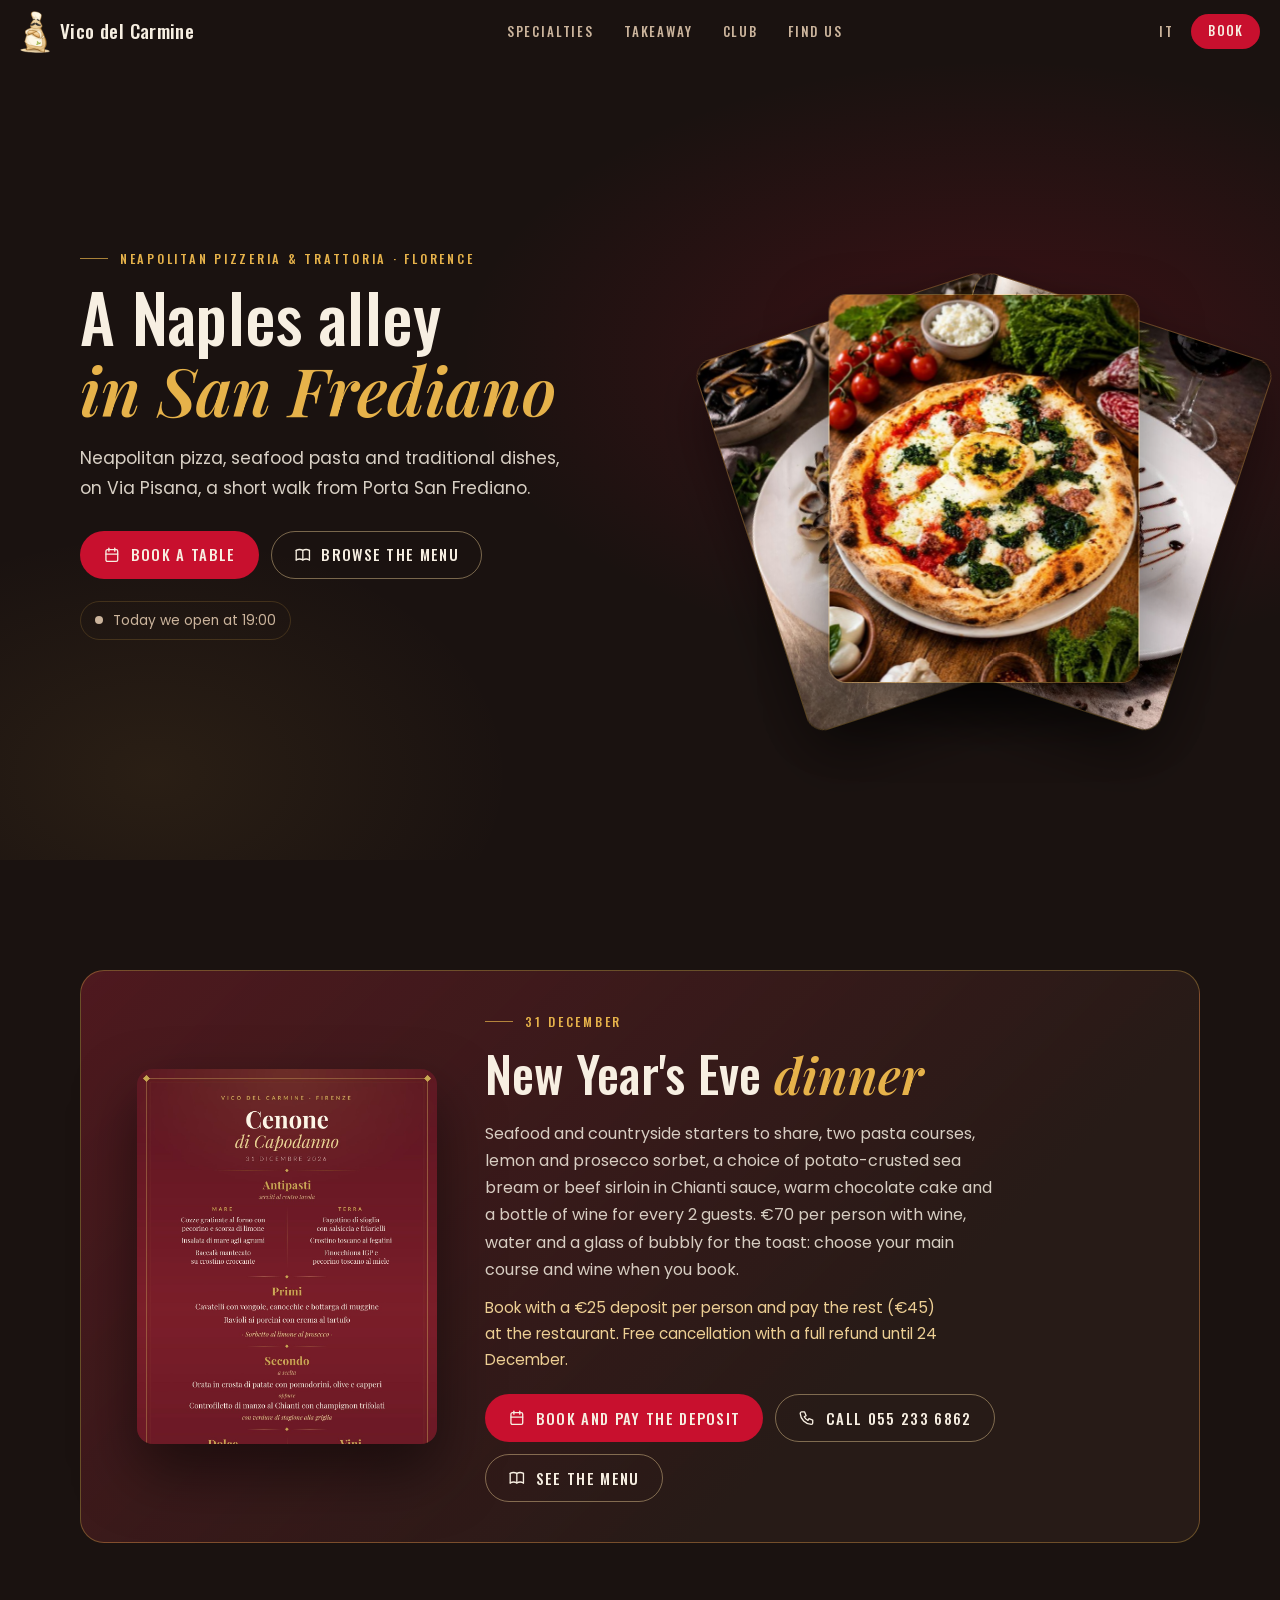
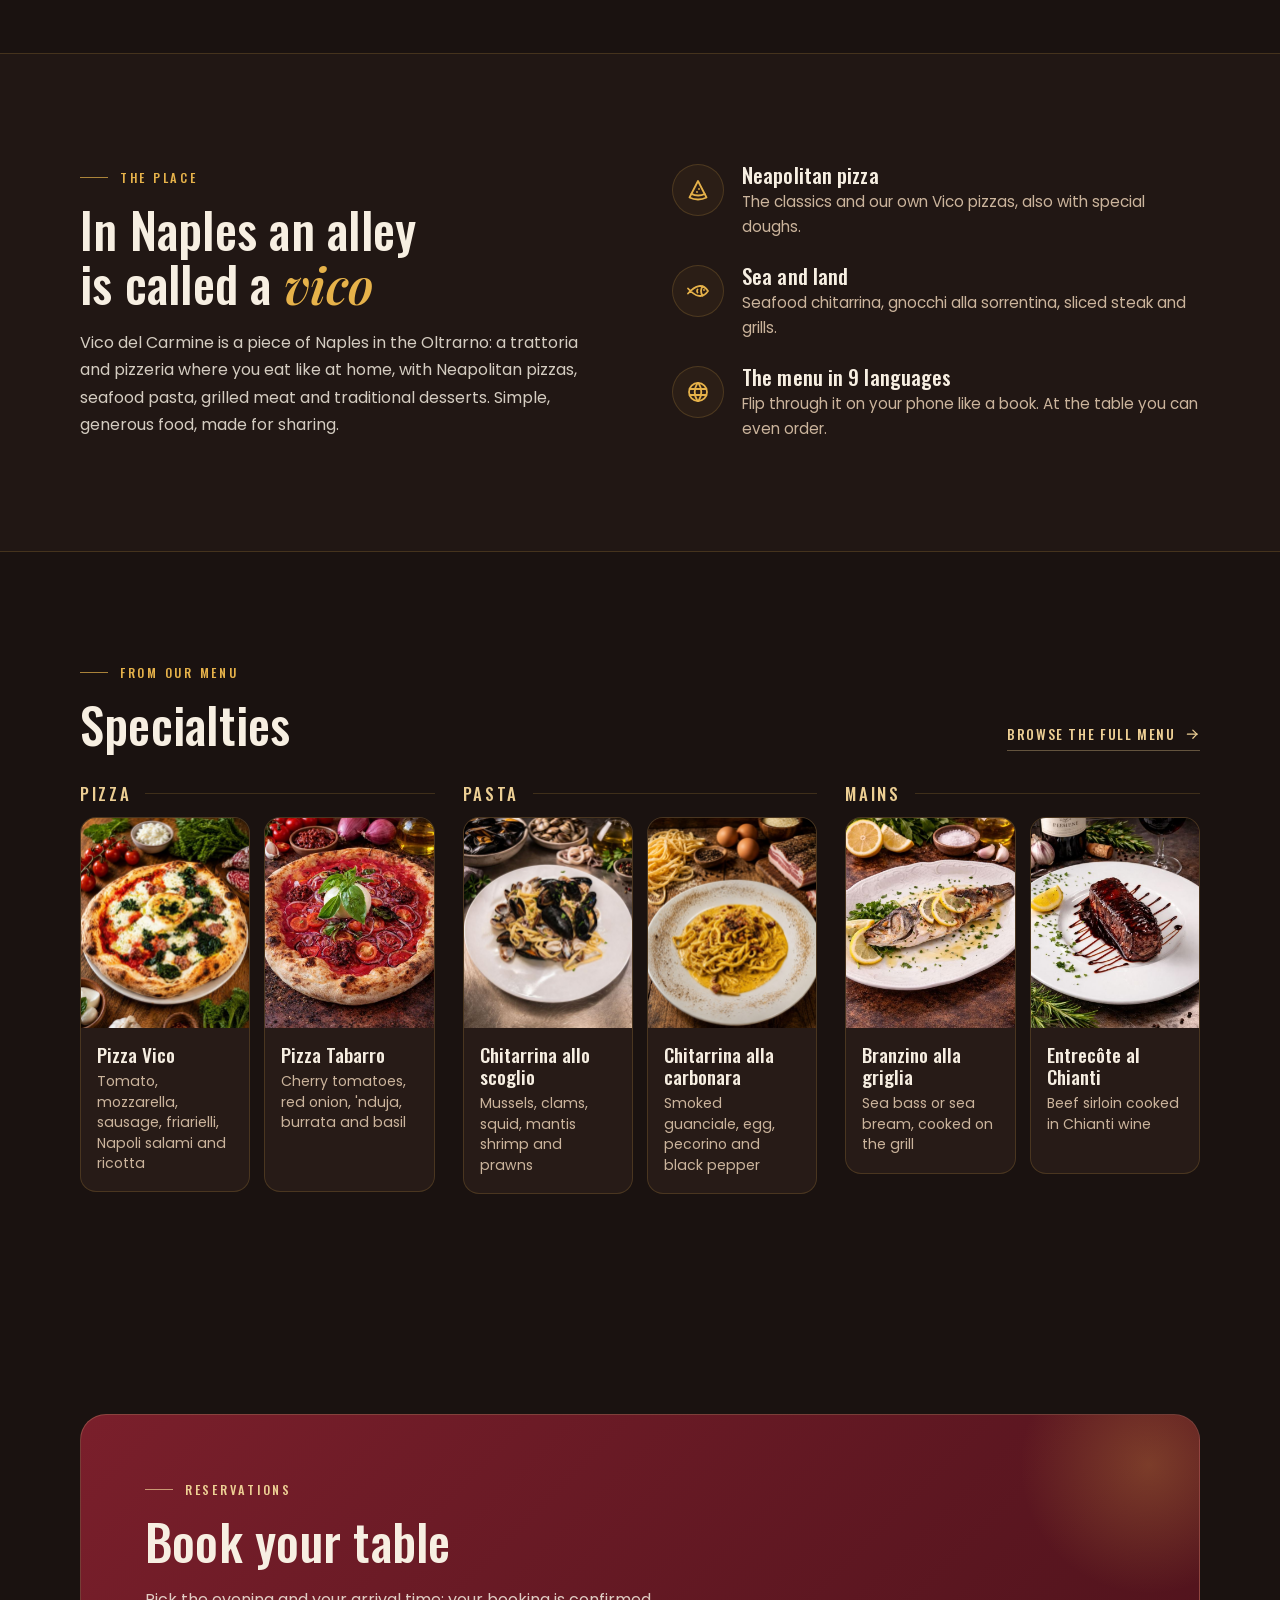
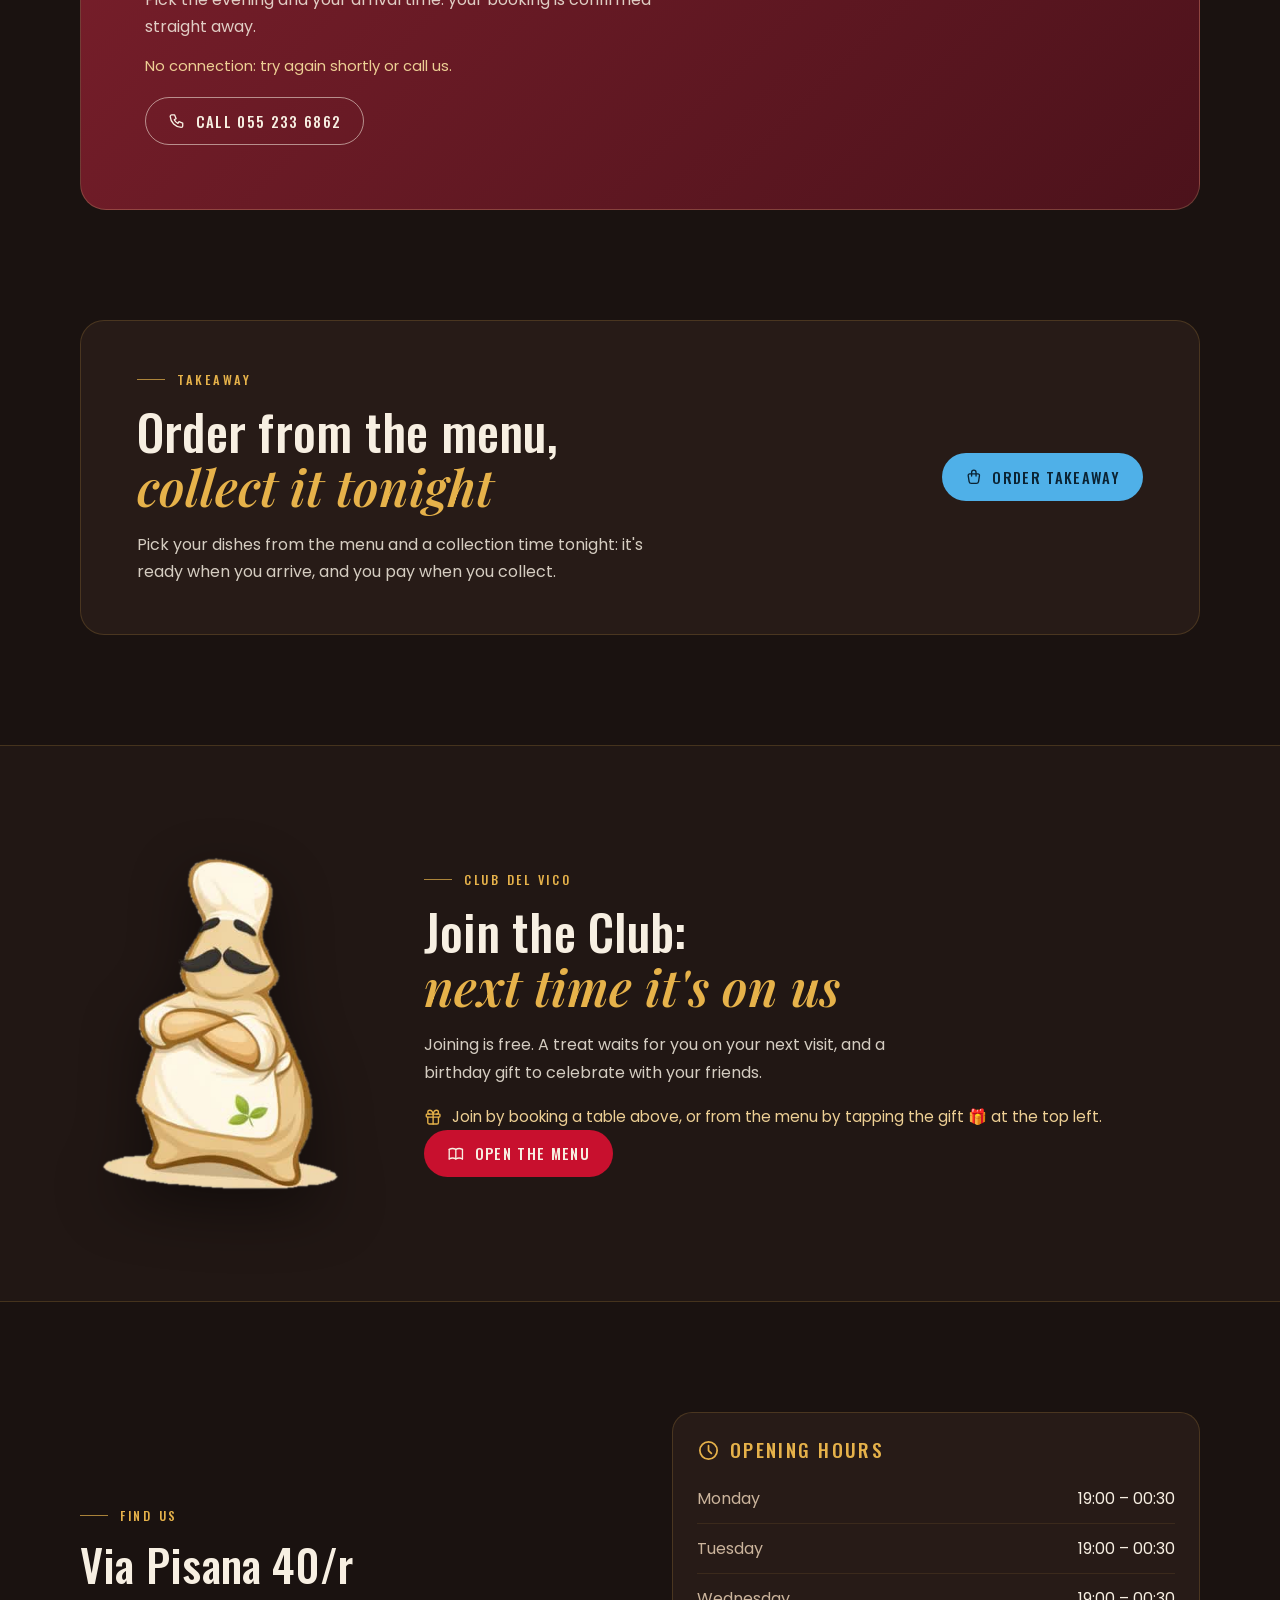
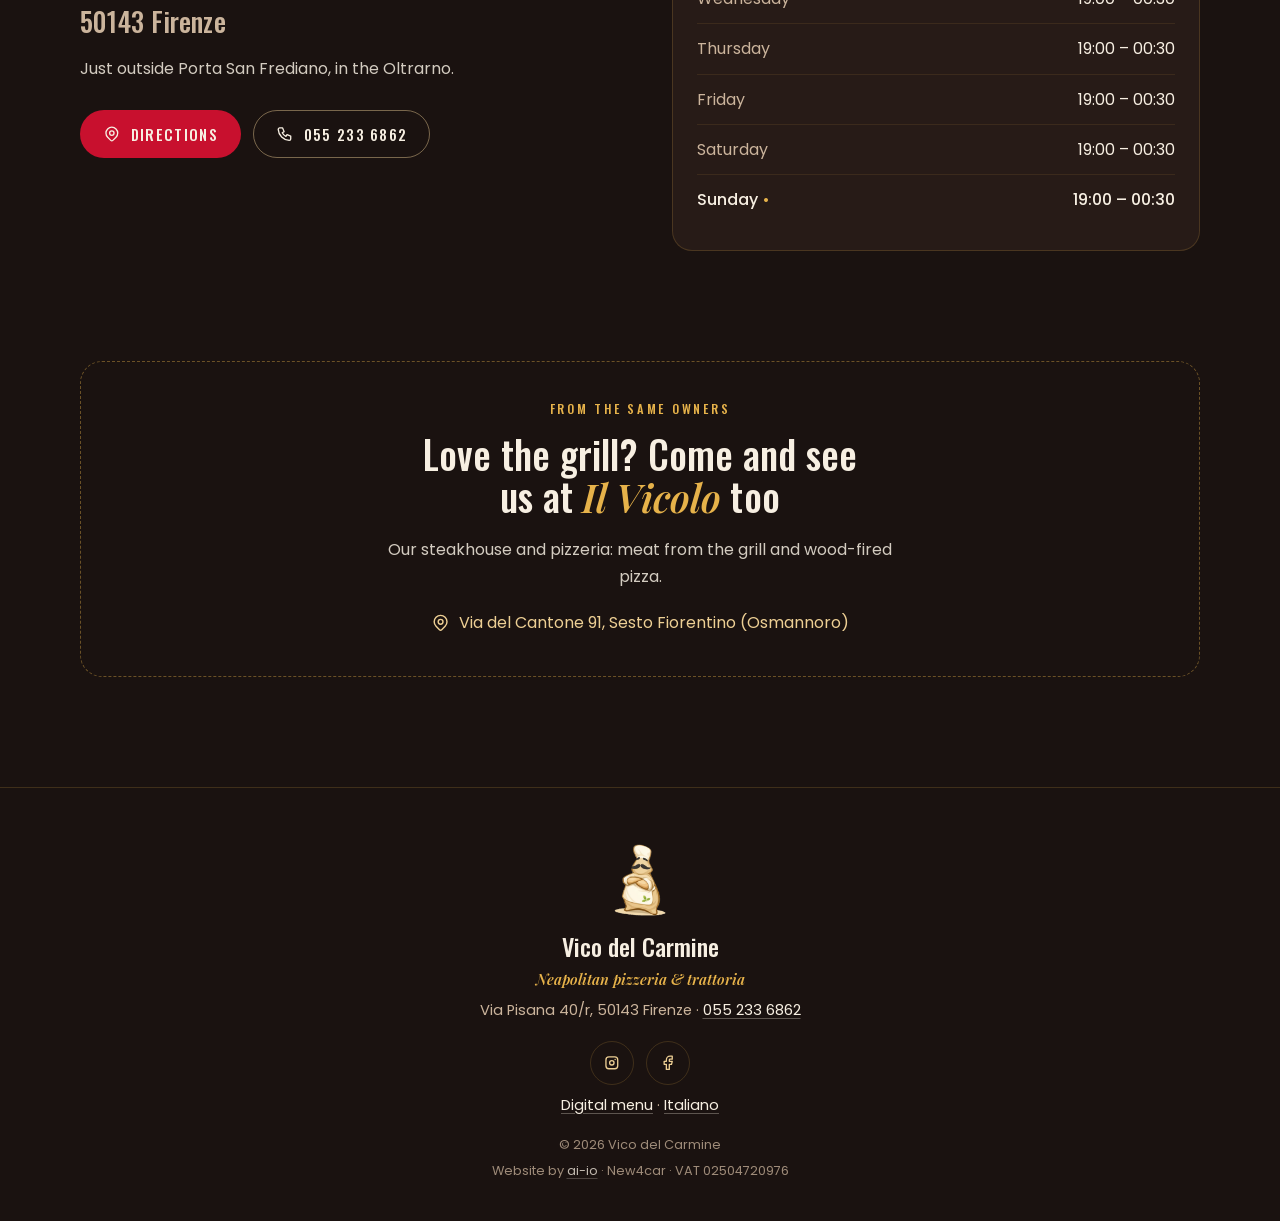
==== commit f7056978: "Asporto in azzurro: quarto tasto nella barra in basso e tasto "Ordina da asporto" azzurro Nella barr" ====
--- a/en/index.html
+++ b/en/index.html
@@ -25,7 +25,7 @@
   <link rel="apple-touch-icon" href="../assets/img/apple-touch-icon.png">
   <link rel="preload" href="../assets/fonts/oswald.woff2" as="font" type="font/woff2" crossorigin>
   <link rel="stylesheet" href="../assets/css/font.css?v=f5415777">
-  <link rel="stylesheet" href="../assets/css/sito.css?v=32deb585">
+  <link rel="stylesheet" href="../assets/css/sito.css?v=61de08e0">
   <script type="application/ld+json">{"@context": "https://schema.org", "@type": "Restaurant", "name": "Vico del Carmine", "url": "https://vicodelcarmine.it/", "image": "https://vicodelcarmine.it/assets/img/og.jpg", "logo": "https://vicodelcarmine.it/assets/img/mascotte.png", "telephone": "+390552336862", "address": {"@type": "PostalAddress", "streetAddress": "Via Pisana 40/r", "postalCode": "50143", "addressLocality": "Firenze", "addressRegion": "FI", "addressCountry": "IT"}, "servesCuisine": ["Napoletana", "Pizza", "Pesce"], "priceRange": "€€", "hasMenu": "https://vicodelcarmine.github.io/menu/", "acceptsReservations": true, "openingHoursSpecification": [{"@type": "OpeningHoursSpecification", "dayOfWeek": ["Monday", "Tuesday", "Wednesday", "Thursday", "Friday", "Saturday", "Sunday"], "opens": "19:00", "closes": "00:30"}], "sameAs": ["https://www.instagram.com/vico.del.carmine/", "https://www.facebook.com/vicodelcarmineFi/"], "event": {"@type": "Event", "name": "New Year's Eve dinner", "description": "Seafood and countryside starters to share, two pasta courses, lemon and prosecco sorbet, a choice of potato-crusted sea bream or beef sirloin in Chianti sauce, warm chocolate cake and a bottle of wine for every 2 guests. €70 per person with wine, water and a glass of bubbly for the toast: choose your main course and wine when you book.", "startDate": "2026-12-31", "image": "https://vicodelcarmine.it/assets/img/eventi/cenone-capodanno-2026-70.jpg", "eventStatus": "https://schema.org/EventScheduled", "eventAttendanceMode": "https://schema.org/OfflineEventAttendanceMode", "location": {"@type": "Place", "name": "Vico del Carmine", "address": {"@type": "PostalAddress", "streetAddress": "Via Pisana 40/r", "postalCode": "50143", "addressLocality": "Firenze", "addressRegion": "FI", "addressCountry": "IT"}}, "offers": {"@type": "Offer", "price": "70", "priceCurrency": "EUR", "url": "https://vicodelcarmine.it/en/#evento"}}}</script>
 </head>
 <body>
@@ -65,7 +65,7 @@
     </div>
   </section>
 
-  <section class="sezione evento" id="evento" data-fino="2026-12-31"><div class="contenitore"><div class="evento-riquadro"><a class="evento-foto" href="../assets/img/eventi/cenone-capodanno-2026-70.jpg" target="_blank" rel="noopener"><img src="../assets/img/eventi/cenone-capodanno-2026-70.jpg" alt="Vico del Carmine New Year&#x27;s Eve dinner poster, 31 December, 70 euros per person wine included" width="1080" height="1920" loading="lazy"></a><div><p class="occhiello">31 December</p><h2>New Year's Eve <em>dinner</em></h2><p class="testo">Seafood and countryside starters to share, two pasta courses, lemon and prosecco sorbet, a choice of potato-crusted sea bream or beef sirloin in Chianti sauce, warm chocolate cake and a bottle of wine for every 2 guests. €70 per person with wine, water and a glass of bubbly for the toast: choose your main course and wine when you book.</p><p class="testo evento-caparra">Book with a €25 deposit per person and pay the rest (€45) at the restaurant. Free cancellation with a full refund until 24 December.</p><div class="azioni"><a class="btn" href="https://book.stripe.com/28EcN5g1w8wr8GqdnzdUY00" target="_blank" rel="noopener"><svg class="ico" viewBox="0 0 24 24" fill="none" stroke="currentColor" stroke-width="1.8" stroke-linecap="round" stroke-linejoin="round" aria-hidden="true"><path d="M4 7a2 2 0 0 1 2 -2h12a2 2 0 0 1 2 2v12a2 2 0 0 1 -2 2h-12a2 2 0 0 1 -2 -2v-12z"/><path d="M16 3v4"/><path d="M8 3v4"/><path d="M4 11h16"/></svg>Book and pay the deposit</a><a class="btn btn-vuoto" href="tel:+390552336862"><svg class="ico" viewBox="0 0 24 24" fill="none" stroke="currentColor" stroke-width="1.8" stroke-linecap="round" stroke-linejoin="round" aria-hidden="true"><path d="M5 4h4l2 5l-2.5 1.5a11 11 0 0 0 5 5l1.5 -2.5l5 2v4a2 2 0 0 1 -2 2a16 16 0 0 1 -15 -15a2 2 0 0 1 2 -2"/></svg>Call 055 233 6862</a><a class="btn btn-vuoto" href="../assets/img/eventi/cenone-capodanno-2026-70.jpg" target="_blank" rel="noopener"><svg class="ico" viewBox="0 0 24 24" fill="none" stroke="currentColor" stroke-width="1.8" stroke-linecap="round" stroke-linejoin="round" aria-hidden="true"><path d="M3 19a9 9 0 0 1 9 0a9 9 0 0 1 9 0"/><path d="M3 6a9 9 0 0 1 9 0a9 9 0 0 1 9 0"/><path d="M3 6l0 13"/><path d="M12 6l0 13"/><path d="M21 6l0 13"/></svg>See the menu</a></div></div></div></div></section>
+  <section class="sezione evento" id="evento" data-fino="2026-12-31"><div class="contenitore"><div class="evento-riquadro"><a class="evento-foto" href="../assets/img/eventi/cenone-capodanno-2026-70.jpg" target="_blank" rel="noopener"><img src="../assets/img/eventi/cenone-capodanno-2026-70.jpg" alt="Vico del Carmine New Year&#x27;s Eve dinner poster, 31 December, 70 euros per person wine included" width="1080" height="1920" loading="lazy"></a><div><p class="occhiello">31 December</p><h2>New Year's Eve <em>dinner</em></h2><p class="testo">Seafood and countryside starters to share, two pasta courses, lemon and prosecco sorbet, a choice of potato-crusted sea bream or beef sirloin in Chianti sauce, warm chocolate cake and a bottle of wine for every 2 guests. €70 per person with wine, water and a glass of bubbly for the toast: choose your main course and wine when you book.</p><p class="testo evento-caparra">Book with a €25 deposit per person and pay the rest (€45) at the restaurant. Free cancellation with a full refund until 24 December.</p><div class="azioni"><a class="btn" href="https://www.capodannofirenze.it/ristoranti-capodanno-firenze/capodanno-ristorante-vico-del-carmine-firenze.html" target="_blank" rel="noopener"><svg class="ico" viewBox="0 0 24 24" fill="none" stroke="currentColor" stroke-width="1.8" stroke-linecap="round" stroke-linejoin="round" aria-hidden="true"><path d="M4 7a2 2 0 0 1 2 -2h12a2 2 0 0 1 2 2v12a2 2 0 0 1 -2 2h-12a2 2 0 0 1 -2 -2v-12z"/><path d="M16 3v4"/><path d="M8 3v4"/><path d="M4 11h16"/></svg>Book and pay the deposit</a><a class="btn btn-vuoto" href="tel:+390552336862"><svg class="ico" viewBox="0 0 24 24" fill="none" stroke="currentColor" stroke-width="1.8" stroke-linecap="round" stroke-linejoin="round" aria-hidden="true"><path d="M5 4h4l2 5l-2.5 1.5a11 11 0 0 0 5 5l1.5 -2.5l5 2v4a2 2 0 0 1 -2 2a16 16 0 0 1 -15 -15a2 2 0 0 1 2 -2"/></svg>Call 055 233 6862</a><a class="btn btn-vuoto" href="../assets/img/eventi/cenone-capodanno-2026-70.jpg" target="_blank" rel="noopener"><svg class="ico" viewBox="0 0 24 24" fill="none" stroke="currentColor" stroke-width="1.8" stroke-linecap="round" stroke-linejoin="round" aria-hidden="true"><path d="M3 19a9 9 0 0 1 9 0a9 9 0 0 1 9 0"/><path d="M3 6a9 9 0 0 1 9 0a9 9 0 0 1 9 0"/><path d="M3 6l0 13"/><path d="M12 6l0 13"/><path d="M21 6l0 13"/></svg>See the menu</a></div></div></div></div></section>
 
   <section class="sezione locale" id="locale">
     <div class="contenitore due">
@@ -108,7 +108,7 @@
     </div>
   </section>
 
-  <section class="sezione asporto" id="asporto"><div class="contenitore"><div class="asporto-riquadro"><div><p class="occhiello">Takeaway</p><h2>Order from the menu,<br><em>collect it tonight</em></h2><p class="testo">Pick your dishes from the menu and a collection time tonight: it&#x27;s ready when you arrive, and you pay when you collect.</p></div><a class="btn" href="https://vicodelcarmine.github.io/menu/?asporto=1"><svg class="ico" viewBox="0 0 24 24" fill="none" stroke="currentColor" stroke-width="1.8" stroke-linecap="round" stroke-linejoin="round" aria-hidden="true"><path d="M6.331 8h11.339a2 2 0 0 1 1.977 2.304l-1.255 8.152a3 3 0 0 1 -2.966 2.544h-6.852a3 3 0 0 1 -2.965 -2.544l-1.255 -8.152a2 2 0 0 1 1.977 -2.304z"/><path d="M9 11v-5a3 3 0 0 1 6 0v5"/></svg>Order takeaway</a></div></div></section>
+  <section class="sezione asporto" id="asporto"><div class="contenitore"><div class="asporto-riquadro"><div><p class="occhiello">Takeaway</p><h2>Order from the menu,<br><em>collect it tonight</em></h2><p class="testo">Pick your dishes from the menu and a collection time tonight: it&#x27;s ready when you arrive, and you pay when you collect.</p></div><a class="btn btn-azzurro" href="https://vicodelcarmine.github.io/menu/?asporto=1"><svg class="ico" viewBox="0 0 24 24" fill="none" stroke="currentColor" stroke-width="1.8" stroke-linecap="round" stroke-linejoin="round" aria-hidden="true"><path d="M6.331 8h11.339a2 2 0 0 1 1.977 2.304l-1.255 8.152a3 3 0 0 1 -2.966 2.544h-6.852a3 3 0 0 1 -2.965 -2.544l-1.255 -8.152a2 2 0 0 1 1.977 -2.304z"/><path d="M9 11v-5a3 3 0 0 1 6 0v5"/></svg>Order takeaway</a></div></div></section>
 
   <section class="sezione club" id="club">
     <div class="contenitore club-griglia">
@@ -161,6 +161,7 @@
 <nav class="barra" aria-label="Vico del Carmine">
   <a href="https://vicodelcarmine.github.io/menu/"><svg class="ico" viewBox="0 0 24 24" fill="none" stroke="currentColor" stroke-width="1.8" stroke-linecap="round" stroke-linejoin="round" aria-hidden="true"><path d="M3 19a9 9 0 0 1 9 0a9 9 0 0 1 9 0"/><path d="M3 6a9 9 0 0 1 9 0a9 9 0 0 1 9 0"/><path d="M3 6l0 13"/><path d="M12 6l0 13"/><path d="M21 6l0 13"/></svg><span>Menu</span></a>
   <a href="https://www.google.com/maps/dir/?api=1&amp;destination=Vico+del+Carmine,+Via+Pisana+40r,+50143+Firenze" target="_blank" rel="noopener"><svg class="ico" viewBox="0 0 24 24" fill="none" stroke="currentColor" stroke-width="1.8" stroke-linecap="round" stroke-linejoin="round" aria-hidden="true"><path d="M9 11a3 3 0 1 0 6 0a3 3 0 0 0 -6 0"/><path d="M17.657 16.657l-4.243 4.243a2 2 0 0 1 -2.827 0l-4.244 -4.243a8 8 0 1 1 11.314 0z"/></svg><span>Directions</span></a>
+  <a class="asporto" href="https://vicodelcarmine.github.io/menu/?asporto=1"><svg class="ico" viewBox="0 0 24 24" fill="none" stroke="currentColor" stroke-width="1.8" stroke-linecap="round" stroke-linejoin="round" aria-hidden="true"><path d="M6.331 8h11.339a2 2 0 0 1 1.977 2.304l-1.255 8.152a3 3 0 0 1 -2.966 2.544h-6.852a3 3 0 0 1 -2.965 -2.544l-1.255 -8.152a2 2 0 0 1 1.977 -2.304z"/><path d="M9 11v-5a3 3 0 0 1 6 0v5"/></svg><span>Takeaway</span></a>
   <a class="primo" href="#prenota"><svg class="ico" viewBox="0 0 24 24" fill="none" stroke="currentColor" stroke-width="1.8" stroke-linecap="round" stroke-linejoin="round" aria-hidden="true"><path d="M4 7a2 2 0 0 1 2 -2h12a2 2 0 0 1 2 2v12a2 2 0 0 1 -2 2h-12a2 2 0 0 1 -2 -2v-12z"/><path d="M16 3v4"/><path d="M8 3v4"/><path d="M4 11h16"/></svg><span>Book</span></a>
 </nav>
 
--- a/assets/css/sito.css
+++ b/assets/css/sito.css
@@ -13,6 +13,9 @@
   --oro:       #e6b24a;
   --oro-tenue: #edcf94;
   --basilico:  #86b64a;
+  --azzurro:   #4fb0e8;   /* asporto */
+  --azzurro-2: #74c2ee;
+  --notte:     #0b2333;   /* scritte sull'azzurro */
   --crema:     #f7efe2;
   --tenue:     #cbb49c;
   --linea:     rgba(230,178,74,.18);
@@ -72,6 +75,8 @@
 .btn-vuoto-chiaro{ background:transparent; border-color:rgba(247,239,226,.55); }
 .btn-vuoto-chiaro:hover{ background:rgba(247,239,226,.1); }
 .btn-piccolo{ padding:10px 16px; font-size:.8rem; }
+.btn-azzurro{ background:var(--azzurro); color:var(--notte); }
+.btn-azzurro:hover{ background:var(--azzurro-2); }
 
 /* ---------- testata ---------- */
 .testa{
@@ -258,7 +263,7 @@
 
 /* ---------- barra in basso (solo telefono) ---------- */
 .barra{
-  position:fixed; inset:auto 0 0; z-index:60; display:grid; grid-template-columns:1fr 1fr 1.25fr;
+  position:fixed; inset:auto 0 0; z-index:60; display:grid; grid-auto-flow:column; grid-auto-columns:1fr;
   background:rgba(26,18,16,.96); border-top:1px solid var(--linea);
   -webkit-backdrop-filter:blur(10px); backdrop-filter:blur(10px);
   padding-bottom:env(safe-area-inset-bottom);
@@ -270,6 +275,7 @@
 }
 .barra .ico{ width:22px; height:22px; }
 .barra a.primo{ background:var(--carminio); color:var(--crema); }
+.barra a.asporto{ background:var(--azzurro); color:var(--notte); }
 @media (max-width:879px){ body{ padding-bottom:calc(62px + env(safe-area-inset-bottom)); } }
 @media (min-width:880px){ .barra{ display:none; } }
 
